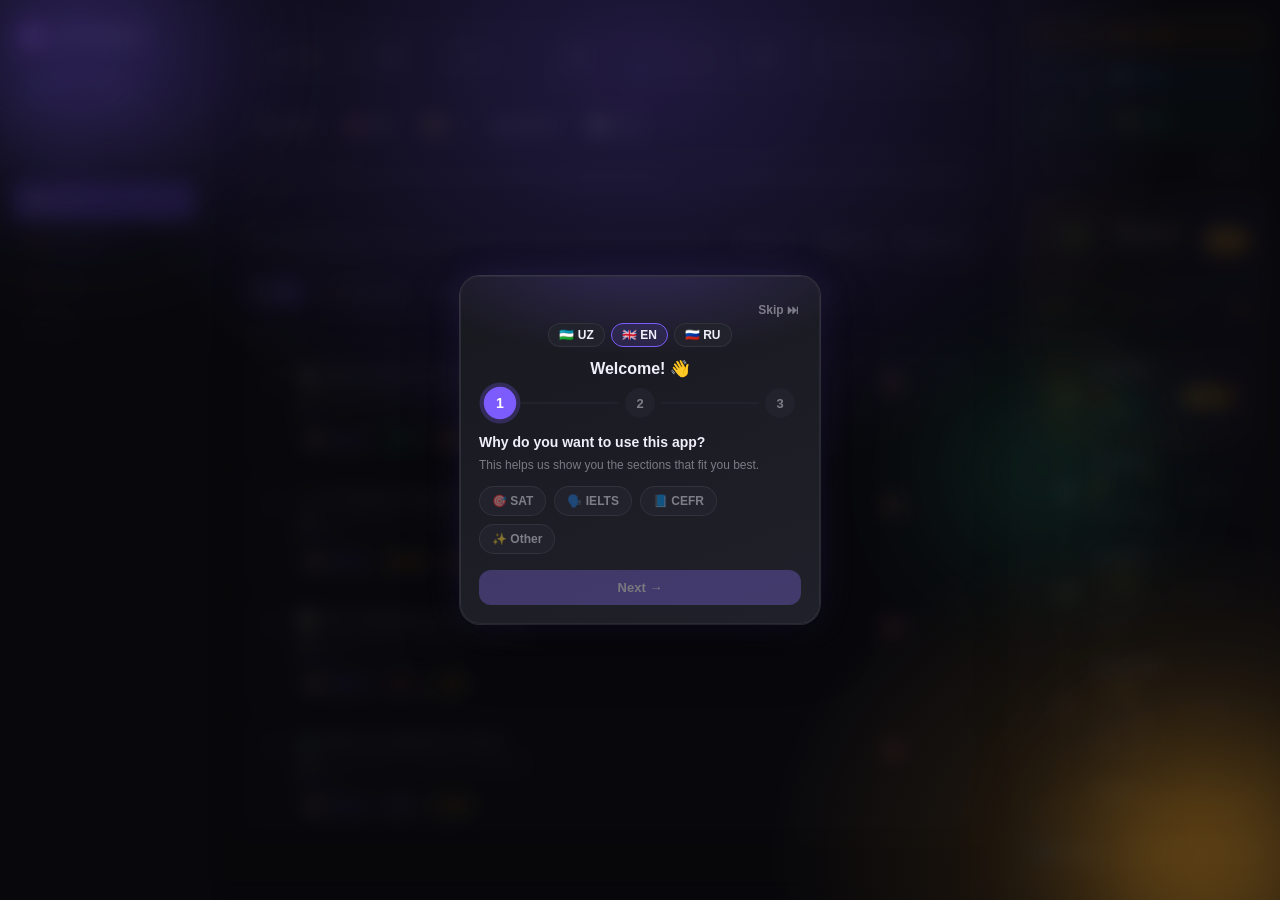
==== index.html @ 1e146d2d "Freeze asks for how long (1–30 days, custom, or until I unfreeze) with auto-unfreeze; tasks on speci" ====
<!DOCTYPE html>
<html lang="en">
<head>
  <!-- ⏳ Kirish sessiyasi bor bo'lsa: akkaunt yuklanguncha mehmon ekrani ("user1") ko'rinmasin (account.js yuklanish oynasini ko'rsatadi) -->
  <!-- Faqat yangi kirish / akkaunt almashganda (qurilmadagi holat hali shu akkauntniki emas); odatiy qayta ochilishda sahifa darhol ko'rinadi -->
  <script>try{(function(){var tok=false;for(var i=0;i<localStorage.length;i++){if(/^sb-.+-auth-token$/.test(localStorage.key(i)||'')){tok=true;break;}}
    var clean=false;try{clean=!!sessionStorage.getItem('cloudCleanLogin');}catch(e){}
    if(!tok&&!clean)return;
    var raw=localStorage.getItem('todolist_app_state')||'',u=/"cloudUserId":"([^"]+)"/.exec(raw),o=/"_stateOwner":"([^"]+)"/.exec(raw);
    if(!clean&&u&&o&&u[1]===o[1])return;
    document.documentElement.classList.add('lud-pending');setTimeout(function(){document.documentElement.classList.remove('lud-pending')},25000);})();}catch(e){}</script>
  <style>html.lud-pending body{visibility:hidden}html.lud-pending .acc-loading{visibility:visible}</style>
<meta charset="UTF-8">
<script src="tz.js"></script>
<script>
/* ⏳ Akkauntga ulangan qurilmada: bulutdan yangi ma'lumot kelguncha eski (qurilmadagi) nusxani ko'rsatmaymiz —
   aks holda 1 soniya eski tanga/XP/vazifalar ko'rinib, keyin almashardi. Oflayn bo'lsa yoki 3.5 s o'tsa — baribir ochiladi. */
/* Parda 2 ta shart bilan ochiladi: (1) ilova o'z ko'rinishini qurib bo'ldi (ludUiReady — aks holda bir zum
   xom/eski HTML ko'rinardi); (2) faqat akkauntga shu qurilmada birinchi kirishda — bulutdan ma'lumot keldi (ludBootDone). */
(function () {
  var root = document.documentElement, ui = false, cloud = true, done = false;
  var open = function () { if (done || !ui || !cloud) return; done = true; root.classList.remove('lud-boot'); };
  try {
    var st = localStorage.getItem('todolist_app_state') || '';
    var hasSess = false;
    for (var i = 0; i < localStorage.length; i++) { var k = localStorage.key(i); if (k && k.indexOf('sb-') === 0 && k.indexOf('auth-token') !== -1) { hasSess = true; break; } }
    var mO = st.match(/"_stateOwner":"([^"]+)"/), mU = st.match(/"cloudUserId":"([^"]+)"/);
    // Shu akkauntning ma'lumoti qurilmada bor — bulutni kutmaymiz (solishtirish fonda bo'ladi)
    if (st.indexOf('"cloudLinked":true') !== -1 && hasSess && navigator.onLine !== false && !(mO && mU && mO[1] === mU[1])) cloud = false;
  } catch (e) {}
  root.classList.add('lud-boot');
  window.ludUiReady = function () { ui = true; open(); };
  window.ludBootDone = function () { cloud = true; open(); };
  setTimeout(function () { ui = true; cloud = true; open(); }, cloud ? 2500 : 3500);
})();
</script>
<meta name="viewport" content="width=device-width, initial-scale=1.0">
<title>LevelUpDay</title>
<meta name="mobile-web-app-capable" content="yes">
<meta name="apple-mobile-web-app-capable" content="yes">
<meta name="apple-mobile-web-app-status-bar-style" content="black-translucent">
<meta name="apple-mobile-web-app-title" content="LevelUpDay">
<meta name="theme-color" content="#7C5CFC">
<meta http-equiv="Cache-Control" content="no-cache, no-store, must-revalidate">
<meta http-equiv="Pragma" content="no-cache">
<meta http-equiv="Expires" content="0">
<link rel="manifest" id="app-manifest-link" href="manifest.json">
<link rel="icon" type="image/svg+xml" href="icons/logo.svg">
<link rel="icon" type="image/png" sizes="32x32" href="icons/favicon-32.png">
<link rel="apple-touch-icon" sizes="180x180" href="icons/apple-touch-icon.png">
<meta name="description" content="LevelUpDay — vazifalar, odatlar va maqsadlarni o'yin kabi bajaring: tanga, daraja, streak va do'stlar bilan.">





<script src="vendor/Sortable-1.15.0.min.js"></script>
  <link rel="stylesheet" href="styles.css">
  <link rel="stylesheet" href="extras.css">
  <link rel="stylesheet" href="designs.css">
  <link rel="stylesheet" href="effects.css">
  <script src="designs.js"></script>
  <link rel="stylesheet" href="ui-kit.css">
  <link rel="stylesheet" href="widgets.css">
  <link rel="stylesheet" href="blocks.css">
  <link rel="stylesheet" href="exam-prep.css">
  <link rel="stylesheet" href="blocker.css">
  <link rel="stylesheet" href="account.css">
  <link rel="stylesheet" href="ops.css">
  <link rel="stylesheet" href="mobile.css">
  <link rel="stylesheet" href="pomo-scene.css">
  <link rel="stylesheet" href="skins.css">
</head>
<body>


<div class="wrapper">
  <div class="header">
    <div class="header-left">
      <div style="display:flex;align-items:center;gap:10px;margin-bottom:4px">
        <button id="level-badge" onclick="toggleLevelPanel()" style="display:inline-flex;align-items:center;gap:6px;background:var(--surface);border:1px solid var(--border);border-radius:var(--radius-sm);padding:5px 10px;cursor:pointer;transition:all 0.2s;flex-shrink:0" onmouseover="this.style.borderColor='var(--gold)'" onmouseout="this.style.borderColor='var(--border)'">
          <span id="level-icon" style="font-size:var(--fs-base)">🌱</span>
          <span id="level-num" style="font-size:var(--fs-xs);font-weight:700;color:var(--accent);font-family:Syne,sans-serif">Lv1</span>
        </button>
        <span id="user-title" onclick="showTab('profile')" style="cursor:pointer" title="Profilga kirish" data-i18n-title="profile_title">Profile</span><button id="profile-nav-btn" onclick="showTab('profile')" title="Profilga kirish" data-i18n-title="profile_title" style="width:28px;height:28px;border-radius:50%;border:1px solid var(--border);background:var(--surface);cursor:pointer;display:inline-flex;align-items:center;justify-content:center;font-size:var(--fs-base);transition:all 0.2s;flex-shrink:0;margin-left:4px" onmouseover="this.style.borderColor='var(--accent)'" onmouseout="this.style.borderColor='var(--border)'">👤</button><input id="title-input" onblur="saveTitle()" onkeydown="if(event.key==='Enter')this.blur()" style="display:none;font-family:Syne,sans-serif;font-size:var(--fs-2xl);font-weight:700;background:transparent;border:none;border-bottom:2px solid var(--accent);color:#fff;outline:none;width:150px" />
      </div>
      <p id="date-label"></p>
      <div id="sync-pill" class="sync-pill"></div>
    </div>
    <div id="header-right-wrap" style="display:flex;align-items:center;gap:8px;flex-shrink:0">
      <div id="header-actions-right" style="display:flex;align-items:center;gap:8px;flex-shrink:0">
        <button id="header-spin-btn" onclick="showTab('spin')" title="Spin o'ynash" data-i18n-title="spin_title"
          style="height:36px;padding:0 12px;border-radius:var(--radius-lg);border:1px solid var(--border);background:var(--theme-toggle-bg);cursor:pointer;display:flex;align-items:center;gap:5px;font-size:var(--fs-sm);font-weight:600;color:var(--text);transition:all 0.2s;flex-shrink:0;font-family:'DM Sans',sans-serif">
          🎰 <span id="header-spin-label" data-i18n="spin_label">Spin</span>
        </button>
        <button id="header-friends-btn" onclick="openFriendsModal()" title="Do'stlar" data-i18n-title="friends_title"
          style="height:36px;padding:0 12px;border-radius:var(--radius-lg);border:1px solid var(--border);background:var(--theme-toggle-bg);cursor:pointer;display:flex;align-items:center;gap:5px;font-size:var(--fs-sm);font-weight:600;color:var(--text);transition:all 0.2s;flex-shrink:0;font-family:'DM Sans',sans-serif">
          👥 <span data-i18n="friends_label">Do'stlar</span>
          <span id="friends-req-badge" class="friend-badge-count" style="display:none">0</span>
        </button>
        <button type="button" class="gems-pill" id="header-gems-pill" onclick="openGemsModal()" title="💎">
          <span class="gems-pill-icon">💎</span><span id="gems-display">0</span><span class="coins-text gems-text" id="gems-suffix"> gems</span>
        </button>
        <div class="coins-pill" id="header-coins-pill" onclick="showTab('tarix')" style="cursor:pointer">
          <svg viewBox="0 0 24 24" fill="none" stroke="currentColor" stroke-width="2"><circle cx="12" cy="12" r="10"/><path d="M12 6v12M9 9h4.5a1.5 1.5 0 010 3H9m0 3h4.5"/></svg>
          <span id="coins-display">0</span><span class="coins-text" id="coins-suffix" data-i18n="coins_suffix"> tanga</span>
        </div>
      </div>
    </div>
  </div>

  <!-- Level panel (hidden, toggled) -->
  <div id="level-panel" class="lvp" style="display:none">
    <div class="lvp-hero">
      <div class="lvp-ring">
        <svg viewBox="0 0 72 72" aria-hidden="true"><defs><linearGradient id="lvp-grad" x1="0" y1="0" x2="1" y2="1"><stop offset="0" stop-color="#FFD580"/><stop offset="1" stop-color="#F5A623"/></linearGradient></defs>
          <circle class="lvp-ring-bg" cx="36" cy="36" r="31"/><circle id="lp-ring" class="lvp-ring-fg" cx="36" cy="36" r="31"/></svg>
        <span id="lp-icon">🌱</span>
      </div>
      <div class="lvp-hd">
        <div class="lvp-name" id="lp-name">Yangi boshlagan</div>
        <div class="lvp-num" id="lp-num">Level 1 · 0 XP</div>
      </div>
      <div class="lvp-lv" id="lp-lv">Lv 1</div>
    </div>
    <div class="lvp-bar"><div id="level-fill" class="lvp-fill" style="width:0%"></div></div>
    <div class="lvp-sub"><span id="level-sub"></span><b id="lp-pct"></b></div>
    <div class="lvp-t" data-i18n="level_panel_levels">Barcha darajalar</div>
    <div id="all-levels-list" class="lvp-path"></div>
  </div>

  <div class="stats">
    <div class="stat" onclick="toggleDonePanel()" style="cursor:pointer;user-select:none" title="Bajarilgan vazifalarni ko'rish" data-i18n-title="stat_done_title"><div class="stat-label" data-i18n="stat_done">Bajarildi ✅</div><div class="stat-val" id="done-count">0</div></div>
    <div class="stat" onclick="toggleLabelBreakdown()" style="cursor:pointer;user-select:none" title="Ranglar bo'yicha taqsimotni ko'rish" data-i18n-title="stat_total_title"><div class="stat-label" data-i18n="stat_total">Jami</div><div class="stat-val" id="total-count">0</div></div>
    <div class="stat" id="streak-stat" onclick="toggleMilestones()" style="cursor:pointer;user-select:none" title="Streak mukofotlarini ko'rish" data-i18n-title="stat_streak_title"><div class="stat-label" data-i18n="stat_streak">Streak 🔥</div><div class="stat-val" id="streak-display">0</div></div>
  </div>

  <!-- Done tasks panel (hidden, toggled) -->
  <div id="done-panel" style="margin-bottom:16px;display:none;background:var(--surface);border:1px solid var(--border);border-radius:var(--radius-md);padding:14px 16px">
    <div style="font-size:var(--fs-2xs);color:var(--text-dim);letter-spacing:0.06em;text-transform:uppercase;margin-bottom:10px" data-i18n="done_panel_title">✅ Bajarilgan vazifalar</div>
    <div class="task-list" id="done-panel-list"></div>
  </div>

  <!-- Streak milestones (hidden by default, shown on click) -->
  <div id="streak-milestones" style="margin-bottom:16px;display:none;background:var(--surface);border:1px solid var(--border);border-radius:var(--radius-md);padding:14px 16px">
    <div style="font-size:var(--fs-2xs);color:var(--text-dim);letter-spacing:0.06em;text-transform:uppercase;margin-bottom:10px" data-i18n="streak_milestones_title">🏆 Streak mukofotlari</div>
    <div style="display:flex;gap:6px;flex-wrap:wrap" id="milestone-list"></div>
  </div>

  <!-- 🎨 Ranglar bo'yicha taqsimot (TOTAL kartasi bosilganda ko'rsatiladi) -->
  <div id="label-breakdown-panel" style="margin-bottom:16px;display:none;background:var(--surface);border:1px solid var(--border);border-radius:var(--radius-md);padding:14px 16px">
    <div style="display:flex;gap:10px;margin-bottom:14px">
      <div style="flex:1;background:var(--surface2);border:1px solid var(--border);border-radius:var(--radius-md);padding:10px 12px;text-align:center">
        <div style="font-size:var(--fs-2xs);color:var(--text-dim);letter-spacing:0.05em;text-transform:uppercase;margin-bottom:4px" data-i18n="lb_coins_possible_label">Bugungi imkoniyat</div>
        <div id="lb-coins-possible" style="font-family:Syne,sans-serif;font-size:var(--fs-lg);font-weight:800;color:var(--gold)">0 🪙</div>
        <div class="lb-src-list" id="lb-coins-possible-src"></div>
      </div>
      <div style="flex:1;background:var(--surface2);border:1px solid var(--border);border-radius:var(--radius-md);padding:10px 12px;text-align:center">
        <div style="font-size:var(--fs-2xs);color:var(--text-dim);letter-spacing:0.05em;text-transform:uppercase;margin-bottom:4px" data-i18n="lb_coins_earned_label">Bugun to'plangan</div>
        <div id="lb-coins-earned" style="font-family:Syne,sans-serif;font-size:var(--fs-lg);font-weight:800;color:var(--green)">0 🪙</div>
        <div class="lb-src-list" id="lb-coins-earned-src"></div>
      </div>
    </div>
    <div class="xs-modes" id="xs-modes"></div>
    <div id="xs-color-wrap">
    <div style="font-size:var(--fs-2xs);color:var(--text-dim);letter-spacing:0.06em;text-transform:uppercase;margin-bottom:10px" data-i18n="label_breakdown_title">🎨 Bugungi vazifalar — ranglar bo'yicha</div>
    <div style="display:flex;flex-direction:column;gap:9px" id="label-breakdown-list"></div>
    </div>
    <div id="xs-groups" style="display:none"></div>
  </div>

  <div class="progress-wrap" id="progress-wrap-block">
    <div class="progress-head"><span data-i18n="today_progress">Bugungi progress</span><strong id="pct-label">0%</strong></div>
    <div class="progress-track"><div class="progress-fill" id="progress-fill"></div></div>
  </div>


  <div class="tabs" id="tabs-bar">
    <button class="tab active" id="tab-tasks"   data-tab="tasks"   onclick="showTab('tasks')" data-i18n="tab_tasks">📋 Vazifalar</button>
    <button class="tab"        id="tab-rewards" data-tab="rewards" onclick="showTab('rewards')" data-i18n="tab_rewards">🎁 Mukofotlar</button>
    <button class="tab"        id="tab-goals"   data-tab="goals"   onclick="showTab('goals')" data-i18n="tab_goals">🎯 Maqsadlar</button>
    <button class="tab"        id="tab-chest"   data-tab="chest"   onclick="showTab('chest')" data-i18n="tab_chest">🎲 Chest</button>
    <button class="tab"        id="tab-reyting" data-tab="reyting" onclick="showTab('reyting')" data-i18n="tab_reyting">🏆 Reyting</button>
    <button class="tab"        id="tab-ielts"   data-tab="ielts"   onclick="showTab('ielts')" data-i18n="tab_ielts">📊 IELTS</button>
    <button class="tab"        id="tab-sat"     data-tab="sat"     onclick="showTab('sat')" data-i18n="tab_sat">📐 SAT</button>
    <button class="tab"        id="tab-cefr"    data-tab="cefr"    onclick="showTab('cefr')" style="display:none">📘 CEFR</button>
    <button class="tab"        id="tab-pomo"    data-tab="pomo"    onclick="pomoOpenModal()" data-i18n-title="pomo_nav_tab_title">⏱️ <span id="pomo-header-label">Pomodoro</span></button>
    <button class="tab"        id="tab-blocker" data-tab="blocker" onclick="showTab('blocker')">🔒 Focusgate</button>
    <button class="tab"        id="tab-hub"     data-tab="hub"     onclick="showTab('hub')">🚀 Hub</button>
    <button class="tab" id="tab-profile" data-tab="profile" onclick="showTab('profile')" data-i18n="guide_step_profile_title">👤 Profil</button>
  </div>

  <div id="view-tasks">
    <!-- Bugungi ixcham qator: boss · kvestlar · uyqu · matritsa (bosilsa to'liq ochiladi) -->
    <div id="x-today" class="x-today"></div>
    <!-- To'liq kartalar shu yerda yashirin turadi va chip bosilganda oynada ochiladi -->
    <div id="x-today-pool" hidden>
      <div id="x-boss-strip" class="x-boss-strip" onclick="xOpenHub('boss')"></div>
      <div id="quests-card" class="quests-card"></div>
      <div class="x-card x-sleep-card" id="x-sleep-card"></div>
    </div>
    <button class="add-task-btn" onclick="openModal(event)" data-i18n="add_task_btn">+ Yangi vazifa qo'shish</button>
    <!-- Search bar -->
    <div class="search-wrap">
      <span class="search-icon">🔍</span>
      <input class="search-bar" id="task-search" placeholder="Vazifalarni qidirish..." data-i18n-ph="search_tasks_ph" oninput="renderTaskList()" />
      <button class="all-toggle" id="all-toggle-btn" onclick="toggleAllTasks()" title="Barcha vazifalarni ko'rsatish" data-i18n-title="all_toggle_title">
        <span class="all-check" id="all-check-icon"></span>
        ALL
      </button>
      <button class="all-toggle" id="time-view-btn" onclick="toggleTimeView()" data-i18n="time_view_btn">🕒 Vaqt</button>
      <button class="all-toggle" id="bulk-toggle-btn" onclick="toggleBulkMode()" data-i18n="bulk_select_btn">☑️ Tanlash</button>
    </div>
    <!-- 🗂 Bo'lim filtri (Hammasi / Ish / O'qish ...) -->
    <div id="task-cat-bar" class="tc-bar" style="display:none"></div>
    <!-- Ommaviy amallar paneli (faqat "Tanlash" rejimida ko'rinadi) -->
    <div id="bulk-action-bar" class="bulk-bar" role="toolbar" aria-label="Bulk actions" style="display:none">
      <div class="bulk-bar-top">
        <span id="bulk-selected-label" class="bulk-count" aria-live="polite">0</span>
        <button type="button" id="bulk-all-btn" class="bulk-link" onclick="bulkSelectAllToggle()">Select all</button>
        <button type="button" id="bulk-cancel-btn" class="bulk-link bulk-cancel" onclick="toggleBulkMode()" data-i18n="bulk_cancel_btn">Bekor qilish</button>
      </div>
      <div class="bulk-bar-actions">
        <button type="button" class="bulk-act ok" id="bulk-done-btn" onclick="bulkMarkDone()">✅</button>
        <button type="button" class="bulk-act" id="bulk-postpone-btn" onclick="bulkPostpone()">⏩</button>
        <button type="button" class="bulk-act bulk-act-wide" id="bulk-cat-btn" aria-haspopup="menu" onclick="bulkOpenPicker('cat', this)">🗂</button>
        <button type="button" class="bulk-act bulk-act-wide" id="bulk-diff-btn" aria-haspopup="menu" onclick="bulkOpenPicker('diff', this)">⭐</button>
        <button type="button" class="bulk-act del" id="bulk-delete-btn" onclick="bulkDeleteTasks()">🗑</button>
        <button type="button" class="bulk-act more" id="bulk-more-btn" aria-haspopup="menu" onclick="bulkOpenMore(this)">⋯</button>
      </div>
    </div>
    <!-- Chest banner: faqat hamma vazifa tugaganda chiqadi -->
    <div id="tasks-chest-banner" style="display:none;background:linear-gradient(135deg,rgba(245,166,35,0.15),rgba(245,166,35,0.05));border:1px solid rgba(245,166,35,0.4);border-radius:var(--radius-lg);padding:16px 18px;margin-bottom:8px;display:none;align-items:center;justify-content:space-between;gap:12px">
      <div style="display:flex;align-items:center;gap:12px">
        <span id="chest-banner-icon" style="font-size:var(--fs-4xl);transition:transform 0.2s">&#127873;</span>
        <div>
          <div style="font-family:Syne,sans-serif;font-size:var(--fs-base);font-weight:700;color:var(--gold)" data-i18n="chest_open_title">Chest Ochiq!</div>
          <div style="font-size:var(--fs-xs);color:var(--text-muted);margin-top:2px" data-i18n="chest_open_sub">Barcha vazifalarni bajardingiz &#127881;</div>
        </div>
      </div>
      <button onclick="openChestInline()" style="padding:9px 16px;border-radius:var(--radius-sm);border:none;background:var(--gold);color:#111;font-size:var(--fs-sm);font-weight:700;cursor:pointer;font-family:Syne,sans-serif;white-space:nowrap;flex-shrink:0" data-i18n="chest_open_btn">&#127922; Ochish</button>
    </div>
    <!-- Chest inline natija -->
    <div id="chest-inline-result" style="display:none;border-radius:var(--radius-md);padding:14px 16px;margin-bottom:8px;animation:slideIn 0.25s ease"></div>
    <div id="daily-section"><div class="section-title" data-i18n="section_today">Bugungi vazifalar</div><div class="task-list" id="daily-list"></div></div>
    <div id="once-section"><div class="section-title" data-i18n="section_once">Bir martalik</div><div class="task-list" id="once-list"></div></div>
    <div id="future-section" style="display:none"><div class="section-title" style="color:rgba(124,92,252,0.85)" data-i18n="section_future">🔮 Kelajakdagi vazifalar</div><div class="task-list" id="future-list"></div></div>
    <div class="empty" id="empty-msg" style="display:none"><div class="empty-icon">📝</div><span data-i18n-html="task_empty_msg">Hali vazifa yo'q.<br>Yuqoridagi tugma bilan boshlang!</span></div>
    <div id="tb-timeline" class="tb-timeline" style="display:none"></div>
  </div>

  <div id="view-spin" style="display:none">
    <div style="text-align:center;padding:16px 0 8px">
      <!-- Case-opening uslubidagi gorizontal g'ildirak (Standoff2/CS style) -->
      <div id="spin-viewport" style="position:relative;width:100%;max-width:360px;height:92px;margin:0 auto 16px;overflow:hidden;border-radius:var(--radius-md);background:var(--surface2);border:1px solid var(--border);box-shadow:inset 0 0 24px rgba(0,0,0,0.35)">
        <div id="spin-track" style="position:absolute;top:0;left:0;height:100%;display:flex;align-items:center;gap:8px;padding:0 8px;will-change:transform"></div>
        <!-- Markaziy ko'rsatkich chizig'i -->
        <div style="position:absolute;top:0;bottom:0;left:50%;width:3px;background:var(--accent);transform:translateX(-50%);z-index:3;box-shadow:0 0 10px var(--accent-glow);pointer-events:none"></div>
        <div style="position:absolute;top:-1px;left:50%;transform:translateX(-50%);width:0;height:0;border-left:7px solid transparent;border-right:7px solid transparent;border-top:9px solid var(--accent);z-index:3;pointer-events:none"></div>
        <div style="position:absolute;bottom:-1px;left:50%;transform:translateX(-50%);width:0;height:0;border-left:7px solid transparent;border-right:7px solid transparent;border-bottom:9px solid var(--accent);z-index:3;pointer-events:none"></div>
        <!-- Chekkalarni xiralashtiruvchi soyalar -->
        <div style="position:absolute;top:0;left:0;bottom:0;width:44px;background:linear-gradient(90deg,var(--surface2),rgba(0,0,0,0));z-index:2;pointer-events:none"></div>
        <div style="position:absolute;top:0;right:0;bottom:0;width:44px;background:linear-gradient(270deg,var(--surface2),rgba(0,0,0,0));z-index:2;pointer-events:none"></div>
      </div>
      <div style="margin-bottom:10px">
        <span id="spin-free-badge" style="font-size:var(--fs-xs);padding:4px 12px;border-radius:var(--radius-full);background:rgba(52,211,153,0.15);color:#34D399;border:1px solid rgba(52,211,153,0.3)">Bugun 1 ta tekin spin bor!</span>
      </div>
      <div id="spin-cost-info" style="font-size:var(--fs-sm);color:var(--text-muted);margin-bottom:12px"></div>
      <button id="spin-btn" onclick="doSpin()" style="padding:12px 40px;border-radius:var(--radius-md);border:none;background:var(--accent);color:#fff;font-size:var(--fs-base);font-weight:600;cursor:pointer;box-shadow:0 4px 16px var(--accent-glow)">Spin! 🎰</button>
      <div style="margin-top:12px">
        <button type="button" id="spin-odds-btn" onclick="showSpinOddsModal()" style="padding:8px 16px;border-radius:var(--radius-md);border:1px solid var(--border-hover);background:var(--surface2);color:var(--text-muted);font-size:var(--fs-xs);font-weight:600;cursor:pointer;font-family:'DM Sans',sans-serif" data-i18n="spin_odds_btn">🎁 Mumkin bo'lgan sovg'alar</button>
      </div>
    </div>
  </div>


  <!-- CHEST VIEW -->
  <div id="view-chest" class="chest-view" style="display:none">

    <!-- Chest holati: yopiq / ochiq / faol vazifa / bugun tugadi -->
    <div class="chest-hero" id="chest-hero" data-state="locked">
      <div class="chest-hero-top">
        <div class="chest-hero-icon" id="chest-hero-icon">&#127873;</div>
        <div class="chest-hero-text">
          <div class="chest-hero-title" id="chest-hero-title"></div>
          <div class="chest-hero-sub" id="chest-hero-sub"></div>
        </div>
      </div>
      <div class="chest-progress"><div class="chest-progress-fill" id="chest-progress-fill"></div></div>
      <div class="chest-hero-foot">
        <span class="chest-progress-label" id="chest-progress-label"></span>
        <button type="button" class="chest-hero-btn" id="chest-hero-btn" style="display:none"></button>
      </div>
    </div>

    <!-- Chest statistikasi -->
    <div class="stats chest-stats">
      <div class="stat"><div class="stat-label" data-i18n="chest_stat_today">Bugun</div><div class="stat-val" id="chest-stat-today">0</div></div>
      <div class="stat"><div class="stat-label" data-i18n="chest_stat_total">Jami ochilgan</div><div class="stat-val" id="chest-stat-total">0</div></div>
      <div class="stat"><div class="stat-label" data-i18n="chest_stat_coins">Jami tanga 🪙</div><div class="stat-val" id="chest-stat-coins">0</div></div>
    </div>

    <!-- Chest vazifalar ro'yxati -->
    <div class="chest-section">
      <div class="chest-section-head">
        <div class="chest-section-title" data-i18n="chest_tasks_title">&#127922; Chest Vazifalar</div>
        <button type="button" class="chest-add-btn" onclick="openAddChestTask()" data-i18n="chest_add_btn">+ Qo&#39;shish</button>
      </div>
      <div id="chest-tasks-list" class="chest-list"></div>
      <div id="chest-tasks-empty" class="chest-empty">
        <div class="chest-empty-icon">&#127922;</div>
        <div class="chest-empty-title" data-i18n="chest_tasks_empty_title">Hali chest vazifalar yo&#39;q.</div>
        <div class="chest-empty-sub" data-i18n="chest_tasks_empty_sub">+ tugmasi bilan qo&#39;shing</div>
        <button type="button" class="chest-add-btn chest-add-btn-lg" onclick="openAddChestTask()" data-i18n="chest_add_btn">+ Qo&#39;shish</button>
      </div>
    </div>

  </div>

  <div id="view-goals" style="display:none;padding:4px 0">

    <!-- Notification ruxsat so'rash banneri -->
    <div id="notif-request-bar" style="display:none;align-items:center;justify-content:space-between;gap:10px;background:rgba(124,92,252,0.1);border:1px solid rgba(124,92,252,0.3);border-radius:var(--radius-md);padding:10px 14px;margin-bottom:12px">
      <div style="font-size:var(--fs-sm);color:var(--text-muted)" data-i18n="notif_bar_text">🔔 Eslatmalarni yoqish uchun ruxsat bering</div>
      <button onclick="requestNotifPermission()" style="padding:6px 14px;border-radius:var(--radius-sm);border:none;background:var(--accent);color:#fff;font-size:var(--fs-xs);font-weight:600;cursor:pointer;white-space:nowrap;flex-shrink:0" data-i18n="notif_bar_btn">Yoqish</button>
    </div>

    <div style="display:flex;align-items:center;justify-content:space-between;margin-bottom:16px">
      <div style="font-family:Syne,sans-serif;font-size:var(--fs-lg);font-weight:700;color:var(--text)" data-i18n="goals_title">🎯 Maqsadlarim</div>
      <button onclick="openGoalModal()" style="padding:8px 16px;border-radius:var(--radius-sm);border:none;background:var(--accent);color:#fff;font-size:var(--fs-sm);font-weight:600;cursor:pointer" data-i18n="goals_add_btn">+ Yangi</button>
    </div>

    <!-- Maqsadlar statistikasi — boshqa bo'limlardagi (Vazifalar tabi) qatorga o'xshab -->
    <div class="stats">
      <div class="stat"><div class="stat-label" data-i18n="goals_stat_active">Faol</div><div class="stat-val" id="goals-stat-active">0</div></div>
      <div class="stat"><div class="stat-label" data-i18n="goals_stat_done">Bajarilgan</div><div class="stat-val" id="goals-stat-done">0</div></div>
      <div class="stat"><div class="stat-label" data-i18n="goals_stat_today">Bugun belgilandi</div><div class="stat-val" id="goals-stat-today">0</div></div>
    </div>

    <div id="goals-filter-bar" style="display:flex;gap:6px;flex-wrap:wrap;margin-bottom:10px"></div>
    <div id="goals-list" style="display:flex;flex-direction:column;gap:10px"></div>
    <div id="goals-empty" style="text-align:center;padding:48px 20px;color:var(--text-dim);font-size:var(--fs-base);line-height:1.7;display:none">
      <div style="font-size:var(--fs-5xl);margin-bottom:12px;opacity:0.6">🎯</div>
      <span data-i18n-html="goals_empty">Hali maqsad yo'q.<br>Yangi maqsad qo'shing!</span>
    </div>

  </div>

  <!-- view-stats removed — merged into view-profile -->
  <div id="view-stats" style="display:none"></div>
  <div id="view-hub" class="x-hub" style="display:none"></div>
  <div id="view-blocker" style="display:none"></div>

  <div id="view-profile" style="display:none;padding:8px 0">

    <!-- 1. Profil tepa qatori: CHAPDA Minecraft Steve + HP, O'NGDA dumaloq Avatar + Ism + Tahrirlash -->
    <!-- Simmetrik "Perfect Split" layout: chiziq qoq markazda, har bir blok o'z 50% hududining markazida -->
    <div id="profile-header-row" style="position:relative;display:flex;flex-direction:column;align-items:center;width:100%;padding:22px 12px 18px;box-sizing:border-box;background:var(--surface);border:1px solid var(--border);border-radius:var(--radius-lg);margin-bottom:14px">
      <div id="profile-header-info" style="text-align:center;flex-shrink:0">
        <div id="profile-avatar" style="width:88px;height:88px;aspect-ratio:1/1;border-radius:50%;background:var(--accent);margin:0 auto 12px;display:flex;align-items:center;justify-content:center;font-size:var(--fs-5xl);cursor:pointer;border:3px solid rgba(124,92,252,0.4);transition:border-color 0.2s;box-shadow:0 0 24px rgba(124,92,252,0.2);overflow:hidden" onclick="viewProfilePhoto()" title="Rasmni ko'rish" data-i18n-title="profile_view_photo_title"></div>
        <div id="profile-header-text">
          <div id="profile-name-big" style="font-family:Syne,sans-serif;font-size:var(--fs-xl);font-weight:700;color:var(--text);margin-bottom:2px">Profile</div>
          <div id="profile-country-big" style="font-size:var(--fs-sm);color:var(--text-muted);margin-top:2px"></div>
          <div id="profile-subjects-badges" style="display:flex;flex-wrap:wrap;gap:6px;justify-content:center;margin-top:8px"></div>
          <div id="profile-edit-row" style="display:flex;gap:8px;justify-content:center;margin-top:10px">
            <button onclick="showProfileEdit()" style="padding:7px 16px;border-radius:var(--radius-full);border:1px solid var(--border);background:var(--surface2);color:var(--text-muted);font-size:var(--fs-sm);cursor:pointer" data-i18n="profile_edit_btn">&#9998; Tahrirlash</button>
          </div>
        </div>
      </div>
      <!-- Notebook rejimida avatar+ism yonida bo'sh qolgan joy — hozirgi
           tayyorlanayotgan fan (IELTS/SAT) o'rtacha natijasi va progress
           trendiga asoslangan "maqsadga taxminan qancha vaqtda yetasiz"
           bashorati shu yerda ko'rsatiladi. Mobil (compact) rejimda
           avatar ostida to'liq enli karta sifatida chiqadi. -->
      <div id="profile-header-goal-widget" style="display:none"></div>
    </div>
    <div id="pf-quick" class="pf-quick"></div>


    <!-- ================= PROFIL ICHKI TABLARI =================
         Profil sahifasi juda uzun bo'lgani uchun (statistika, badge,
         sozlamalar va h.k.) mantiqiy 4 ta bo'limga ajratildi — bir
         vaqtning o'zida faqat bittasi ko'rinadi, shu bilan sahifa
         qisqaradi va tushunish osonlashadi. Ichidagi barcha element
         id'lari o'zgarishsiz qoldi — faqat tashqi konteynerlarga
         bo'lindi, shu sababli renderProfile/renderStats/renderCalendar
         va h.k. funksiyalar hech qanday o'zgarishsiz ishlayveradi. -->
    <div id="profile-subtabs" style="display:flex;align-items:center;gap:6px;margin:0 0 14px;overflow-x:auto;padding-bottom:2px;-webkit-overflow-scrolling:touch;mask-image:linear-gradient(to right, transparent 0, #000 14px, #000 calc(100% - 14px), transparent 100%);-webkit-mask-image:linear-gradient(to right, transparent 0, #000 14px, #000 calc(100% - 14px), transparent 100%)">
      <button type="button" class="tab profile-subtab-btn active" data-subtab="overview" onclick="showProfileSubtab('overview')" data-i18n="profile_subtab_overview" style="flex-shrink:0">👤 Umumiy</button>
      <button type="button" class="tab profile-subtab-btn" data-subtab="stats" onclick="showProfileSubtab('stats')" data-i18n="profile_subtab_stats" style="flex-shrink:0">📊 Statistika</button>
      <button type="button" class="tab profile-subtab-btn" data-subtab="badges" onclick="showProfileSubtab('badges')" data-i18n="profile_subtab_badges" style="flex-shrink:0">🏅 Yutuqlar</button>
      <button type="button" class="tab profile-subtab-btn" data-subtab="settings" onclick="showProfileSubtab('settings')" data-i18n="profile_subtab_settings" style="flex-shrink:0">⚙️ Sozlamalar</button>
    </div>

    <!-- ============ TAB 1: UMUMIY ============ -->
    <div id="profile-subtab-overview" class="profile-subtab-panel">

    <!-- 🏅 Yutuqlar devori (extras.js → xAchWallRender) -->
    <div id="x-achwall" class="x-aw-card"></div>

    <!-- MOOD TRACKER TUGMASI -->
    <button id="mood-tracker-btn" onclick="openMoodCalendar()" style="width:100%;margin-bottom:14px;padding:13px 18px;background:var(--surface);border:1px solid var(--border);border-radius:var(--radius-md);color:var(--text);font-size:var(--fs-base);font-family:'DM Sans',sans-serif;cursor:pointer;display:flex;align-items:center;justify-content:space-between;transition:all 0.2s" onmouseover="this.style.borderColor='var(--accent)'" onmouseout="this.style.borderColor='var(--border)'">
      <span style="display:flex;align-items:center;gap:8px"><span id="mood-btn-emoji" style="font-size:var(--fs-xl)">😊</span><span style="font-weight:500" data-i18n="mood_tracker_label">Kayfiyat kundaligi</span></span>
      <span style="font-size:var(--fs-xs);color:var(--text-muted)" id="mood-btn-sub" data-i18n="mood_today_sub">Bugun qanday?</span>
    </button>
    <!-- Calendar (ko'p foydalaniladigan bo'lim, shuning uchun tepada) -->
    <div id="calendar-section" style="background:var(--surface);border:1px solid var(--border);border-radius:var(--radius-lg);padding:16px 18px;margin-bottom:12px">
      <div style="font-size:var(--fs-xs);color:var(--text-muted);letter-spacing:0.05em;text-transform:uppercase;margin-bottom:14px" data-i18n="calendar_title">📅 Kalendar</div>
      <!-- Month nav -->
      <div style="display:flex;align-items:center;justify-content:space-between;margin-bottom:12px;gap:6px">
        <button onclick="calPrevMonth()" style="width:32px;height:32px;border-radius:50%;border:1px solid var(--border);background:var(--surface2);color:var(--text);font-size:var(--fs-md);cursor:pointer;display:flex;align-items:center;justify-content:center;flex-shrink:0">‹</button>
        <div style="display:flex;flex-direction:column;align-items:center;gap:1px;flex:1;min-width:0">
          <div id="cal-month-label" onclick="openCalMonthYearModal()" role="button" tabindex="0" onkeydown="if(event.key==='Enter'||event.key===' '){event.preventDefault();openCalMonthYearModal();}" style="font-family:Syne,sans-serif;font-size:var(--fs-base);font-weight:700;color:var(--text);cursor:pointer;padding:2px 8px;border-radius:var(--radius-sm)"></div>
          <button type="button" id="cal-today-btn" onclick="calGoToday()" data-i18n="cal_today_btn" style="font-size:var(--fs-3xs);color:var(--accent);background:none;border:none;cursor:pointer;padding:0;line-height:1.4">Bugun</button>
        </div>
        <button onclick="calNextMonth()" style="width:32px;height:32px;border-radius:50%;border:1px solid var(--border);background:var(--surface2);color:var(--text);font-size:var(--fs-md);cursor:pointer;display:flex;align-items:center;justify-content:center;flex-shrink:0">›</button>
      </div>
      <!-- Oy uchun umumiy statistika xulosasi -->
      <div id="cal-month-summary" style="display:none;font-size:var(--fs-2xs);color:var(--text-muted);background:var(--surface2);border-radius:var(--radius-sm);padding:8px 10px;margin-bottom:12px;text-align:center;font-weight:600"></div>
      <!-- Day headers — endi tilga qarab dinamik to'ldiriladi, qarang: renderCalDayHeaders() -->
      <div id="cal-day-headers" style="display:grid;grid-template-columns:repeat(7,1fr);gap:3px;margin-bottom:3px"></div>
      <!-- Calendar grid -->
      <div id="cal-grid" style="display:grid;grid-template-columns:repeat(7,1fr);gap:3px;margin-bottom:14px;max-width:100%"></div>
      <!-- Legend -->
      <div style="display:flex;gap:10px;flex-wrap:wrap;margin-bottom:14px">
        <span style="font-size:var(--fs-2xs);color:var(--text-muted);display:flex;align-items:center;gap:4px"><span style="width:10px;height:10px;border-radius:var(--radius-2xs);background:#34D399;display:inline-block"></span><span data-i18n="cal_legend_all">Hammasi</span></span>
        <span style="font-size:var(--fs-2xs);color:var(--text-muted);display:flex;align-items:center;gap:4px"><span style="width:10px;height:10px;border-radius:var(--radius-2xs);background:#F5A623;display:inline-block"></span><span data-i18n="cal_legend_partial">Qisman</span></span>
        <span style="font-size:var(--fs-2xs);color:var(--text-muted);display:flex;align-items:center;gap:4px"><span style="width:10px;height:10px;border-radius:var(--radius-2xs);background:#F87171;display:inline-block"></span><span data-i18n="cal_legend_none">Bajarilmadi</span></span>
        <span style="font-size:var(--fs-2xs);color:var(--text-muted);display:flex;align-items:center;gap:4px"><span style="width:10px;height:10px;border-radius:var(--radius-2xs);background:var(--surface2);border:1px solid var(--border);display:inline-block"></span><span data-i18n="cal_legend_empty">Vazifa yo'q</span></span>
        <span style="font-size:var(--fs-2xs);color:var(--text-muted);display:flex;align-items:center;gap:4px"><span style="width:10px;height:10px;border-radius:var(--radius-2xs);background:#60A5FA;display:inline-block"></span><span data-i18n="cal_legend_frozen">❄️ Muzlatilgan</span></span>
      </div>
      <!-- Day detail -->
      <div id="cal-detail" style="display:none;border-top:1px solid var(--border);margin-top:10px">
        <div id="cal-detail-header" onclick="toggleCalDetail()" style="display:flex;align-items:center;justify-content:space-between;padding:10px 2px;cursor:pointer;user-select:none">
          <div id="cal-detail-title" style="font-size:var(--fs-2xs);font-weight:600;color:var(--text-muted);letter-spacing:0.06em;text-transform:uppercase"></div>
          <div style="display:flex;align-items:center;gap:8px">
            <span id="cal-detail-progress" style="font-size:var(--fs-xs);font-weight:700;color:var(--text-dim)"></span>
            <span id="cal-detail-arrow" style="font-size:var(--fs-sm);color:var(--text-dim);transition:transform 0.2s">›</span>
          </div>
        </div>
        <div id="cal-detail-body" style="display:none;padding-bottom:10px">
          <div id="cal-detail-list" style="display:flex;flex-direction:column;gap:6px"></div>
        </div>
      </div>
    </div>

    <!-- Maqsadlar kalendari (Goals bo'limidan ko'chirildi) -->
    <div id="goals-calendar-section" style="background:var(--surface);border:1px solid var(--border);border-radius:var(--radius-lg);padding:16px 18px;margin-bottom:12px">
      <div style="font-size:var(--fs-xs);color:var(--text-muted);letter-spacing:0.05em;text-transform:uppercase;margin-bottom:14px" data-i18n="goals_calendar_title">📅 Maqsadlar kalendari</div>
      <!-- Month nav -->
      <div style="display:flex;align-items:center;justify-content:space-between;margin-bottom:12px;gap:6px">
        <button onclick="goalsCalPrevMonth()" style="width:32px;height:32px;border-radius:50%;border:1px solid var(--border);background:var(--surface2);color:var(--text);font-size:var(--fs-md);cursor:pointer;display:flex;align-items:center;justify-content:center;flex-shrink:0">‹</button>
        <div style="display:flex;flex-direction:column;align-items:center;gap:1px;flex:1;min-width:0">
          <div id="gcal-month-label" style="font-family:Syne,sans-serif;font-size:var(--fs-base);font-weight:700;color:var(--text);padding:2px 8px"></div>
          <button type="button" id="gcal-today-btn" onclick="goalsCalGoToday()" data-i18n="cal_today_btn" style="font-size:var(--fs-3xs);color:var(--accent);background:none;border:none;cursor:pointer;padding:0;line-height:1.4">Bugun</button>
        </div>
        <button onclick="goalsCalNextMonth()" style="width:32px;height:32px;border-radius:50%;border:1px solid var(--border);background:var(--surface2);color:var(--text);font-size:var(--fs-md);cursor:pointer;display:flex;align-items:center;justify-content:center;flex-shrink:0">›</button>
      </div>
      <!-- Day headers -->
      <div id="gcal-day-headers" style="display:grid;grid-template-columns:repeat(7,1fr);gap:3px;margin-bottom:3px"></div>
      <!-- Calendar grid -->
      <div id="gcal-grid" style="display:grid;grid-template-columns:repeat(7,1fr);gap:3px;margin-bottom:14px;max-width:100%"></div>
      <!-- Legend -->
      <div style="display:flex;gap:10px;flex-wrap:wrap;margin-bottom:14px">
        <span style="font-size:var(--fs-2xs);color:var(--text-muted);display:flex;align-items:center;gap:4px"><span style="width:10px;height:10px;border-radius:var(--radius-2xs);background:#34D399;display:inline-block"></span><span data-i18n="cal_legend_all">Hammasi</span></span>
        <span style="font-size:var(--fs-2xs);color:var(--text-muted);display:flex;align-items:center;gap:4px"><span style="width:10px;height:10px;border-radius:var(--radius-2xs);background:#F5A623;display:inline-block"></span><span data-i18n="cal_legend_partial">Qisman</span></span>
        <span style="font-size:var(--fs-2xs);color:var(--text-muted);display:flex;align-items:center;gap:4px"><span style="width:10px;height:10px;border-radius:var(--radius-2xs);background:#F87171;display:inline-block"></span><span data-i18n="cal_legend_none">Bajarilmadi</span></span>
        <span style="font-size:var(--fs-2xs);color:var(--text-muted);display:flex;align-items:center;gap:4px"><span style="width:10px;height:10px;border-radius:var(--radius-2xs);background:var(--surface2);border:1px solid var(--border);display:inline-block"></span><span data-i18n="cal_legend_empty">Vazifa yo'q</span></span>
      </div>
      <!-- Day detail -->
      <div id="gcal-detail" style="display:none;border-top:1px solid var(--border);margin-top:10px">
        <div id="gcal-detail-header" onclick="toggleGoalsCalDetail()" style="display:flex;align-items:center;justify-content:space-between;padding:10px 2px;cursor:pointer;user-select:none">
          <div id="gcal-detail-title" style="font-size:var(--fs-2xs);font-weight:600;color:var(--text-muted);letter-spacing:0.06em;text-transform:uppercase"></div>
          <div style="display:flex;align-items:center;gap:8px">
            <span id="gcal-detail-progress" style="font-size:var(--fs-xs);font-weight:700;color:var(--text-dim)"></span>
            <span id="gcal-detail-arrow" style="font-size:var(--fs-sm);color:var(--text-dim);transition:transform 0.2s">›</span>
          </div>
        </div>
        <div id="gcal-detail-body" style="display:none;padding-bottom:10px">
          <div id="gcal-detail-list" style="display:flex;flex-direction:column;gap:6px"></div>
        </div>
      </div>
    </div>

    <!-- Exam Deadline Countdown (IELTS) -->
    <div id="ielts-countdown-card" style="background:linear-gradient(135deg,rgba(124,92,252,0.15),rgba(180,142,255,0.08));border:1px solid rgba(124,92,252,0.35);border-radius:var(--radius-lg);padding:16px 18px;margin-bottom:12px;position:relative;overflow:hidden">
      <div style="position:absolute;top:-30px;right:-20px;font-size:var(--fs-8xl);opacity:0.06;pointer-events:none" id="exam-bg-emoji">📝</div>
      <div style="display:flex;align-items:center;justify-content:space-between;margin-bottom:10px">
        <div style="font-size:var(--fs-2xs);color:#B48EFF;letter-spacing:0.06em;text-transform:uppercase;font-weight:600" id="exam-card-title" data-i18n="ielts_exam_title">📝 IELTS Imtihon</div>
        <button onclick="openIeltsModal('ielts')" id="exam-edit-date-btn" style="display:none;padding:5px 12px;border-radius:var(--radius-full);border:1px solid rgba(124,92,252,0.4);background:rgba(124,92,252,0.12);color:#B48EFF;font-size:var(--fs-xs);cursor:pointer;font-family:'DM Sans',sans-serif" data-i18n="ielts_edit_date_btn">✏️ Sana</button>
      </div>

      <!-- Exam type endi Profilni tahrirlash oynasidan boshqariladi -->

      <div id="ielts-no-date" style="font-size:var(--fs-sm);color:var(--text-muted);text-align:center;padding:8px 0;display:none" data-i18n="ielts_no_date">
        Imtihon sanasini kiriting ➜
      </div>
      <div id="ielts-has-date" style="display:none">
        <div style="display:flex;align-items:flex-end;gap:6px;margin-bottom:10px">
          <div id="ielts-days-num" style="font-family:'Syne',sans-serif;font-size:var(--fs-6xl);font-weight:700;color:#B48EFF;line-height:1">—</div>
          <div style="font-size:var(--fs-md);color:var(--text-muted);margin-bottom:10px" data-i18n="ielts_days_left">kun qoldi</div>
        </div>
        <div id="ielts-date-label" style="font-size:var(--fs-sm);color:var(--text-muted);margin-bottom:10px">—</div>
        <div style="height:5px;background:rgba(124,92,252,0.15);border-radius:var(--radius-full);overflow:hidden;margin-bottom:8px">
          <div id="ielts-progress-fill" style="height:100%;background:linear-gradient(90deg,#7C5CFC,#B48EFF);border-radius:var(--radius-full);transition:width 0.6s ease;width:0%"></div>
        </div>
        <div style="display:flex;justify-content:space-between">
          <div id="ielts-start-label" style="font-size:var(--fs-2xs);color:var(--text-dim)" data-i18n="ielts_today">Bugun</div>
          <div id="ielts-pct-label" style="font-size:var(--fs-2xs);color:#B48EFF;font-weight:600">0%</div>
          <div id="ielts-end-label" style="font-size:var(--fs-2xs);color:var(--text-dim)" data-i18n="ielts_exam_label">Imtihon</div>
        </div>
        <div id="ielts-motivation" style="margin-top:10px;padding:8px 12px;background:rgba(124,92,252,0.1);border-radius:var(--radius-sm);font-size:var(--fs-xs);color:#B48EFF;text-align:center;line-height:1.4"></div>
      </div>
    </div>

    <!-- Exam Deadline Countdown (SAT) — IELTS kartasining nusxasi, faqat
         ID'lari "-sat" bilan tugaydi. Ikkalasi ham (IELTS va SAT)
         tanlangan bo'lsa, ikkala karta alohida-alohida to'g'ri sana/
         maqsad bilan ko'rsatiladi (qarang: renderIeltsCountdown). -->
    <div id="ielts-countdown-card-sat" style="display:none;background:linear-gradient(135deg,rgba(124,92,252,0.15),rgba(180,142,255,0.08));border:1px solid rgba(124,92,252,0.35);border-radius:var(--radius-lg);padding:16px 18px;margin-bottom:12px;position:relative;overflow:hidden">
      <div style="position:absolute;top:-30px;right:-20px;font-size:var(--fs-8xl);opacity:0.06;pointer-events:none" id="exam-bg-emoji-sat">📝</div>
      <div style="display:flex;align-items:center;justify-content:space-between;margin-bottom:10px">
        <div style="font-size:var(--fs-2xs);color:#B48EFF;letter-spacing:0.06em;text-transform:uppercase;font-weight:600" id="exam-card-title-sat">📐 SAT Imtihon</div>
        <button onclick="openIeltsModal('sat')" id="exam-edit-date-btn-sat" style="display:none;padding:5px 12px;border-radius:var(--radius-full);border:1px solid rgba(124,92,252,0.4);background:rgba(124,92,252,0.12);color:#B48EFF;font-size:var(--fs-xs);cursor:pointer;font-family:'DM Sans',sans-serif" data-i18n="ielts_edit_date_btn">✏️ Sana</button>
      </div>

      <div id="ielts-no-date-sat" style="font-size:var(--fs-sm);color:var(--text-muted);text-align:center;padding:8px 0;display:none" data-i18n="ielts_no_date">
        Imtihon sanasini kiriting ➜
      </div>
      <div id="ielts-has-date-sat" style="display:none">
        <div style="display:flex;align-items:flex-end;gap:6px;margin-bottom:10px">
          <div id="ielts-days-num-sat" style="font-family:'Syne',sans-serif;font-size:var(--fs-6xl);font-weight:700;color:#B48EFF;line-height:1">—</div>
          <div style="font-size:var(--fs-md);color:var(--text-muted);margin-bottom:10px" data-i18n="ielts_days_left">kun qoldi</div>
        </div>
        <div id="ielts-date-label-sat" style="font-size:var(--fs-sm);color:var(--text-muted);margin-bottom:10px">—</div>
        <div style="height:5px;background:rgba(124,92,252,0.15);border-radius:var(--radius-full);overflow:hidden;margin-bottom:8px">
          <div id="ielts-progress-fill-sat" style="height:100%;background:linear-gradient(90deg,#7C5CFC,#B48EFF);border-radius:var(--radius-full);transition:width 0.6s ease;width:0%"></div>
        </div>
        <div style="display:flex;justify-content:space-between">
          <div id="ielts-start-label-sat" style="font-size:var(--fs-2xs);color:var(--text-dim)" data-i18n="ielts_today">Bugun</div>
          <div id="ielts-pct-label-sat" style="font-size:var(--fs-2xs);color:#B48EFF;font-weight:600">0%</div>
          <div id="ielts-end-label-sat" style="font-size:var(--fs-2xs);color:var(--text-dim)" data-i18n="ielts_exam_label">Imtihon</div>
        </div>
        <div id="ielts-motivation-sat" style="margin-top:10px;padding:8px 12px;background:rgba(124,92,252,0.1);border-radius:var(--radius-sm);font-size:var(--fs-xs);color:#B48EFF;text-align:center;line-height:1.4"></div>
      </div>
    </div>

    <!-- Exam Deadline Countdown (CEFR) — IELTS/SAT kartalarining nusxasi,
         "-cefr" ID suffiksi bilan. Faqat foydalanuvchi "Nimaga
         tayyorlanyapsiz?" ro'yxatida CEFR'ni tanlagan bo'lsa ko'rinadi
         (qarang: renderIeltsCountdown). Maqsad — bu yerda ball emas,
         CEFR DARAJA (A1-C2) sifatida saqlanadi. -->
    <div id="ielts-countdown-card-cefr" style="display:none;background:linear-gradient(135deg,rgba(124,92,252,0.15),rgba(180,142,255,0.08));border:1px solid rgba(124,92,252,0.35);border-radius:var(--radius-lg);padding:16px 18px;margin-bottom:12px;position:relative;overflow:hidden">
      <div style="position:absolute;top:-30px;right:-20px;font-size:var(--fs-8xl);opacity:0.06;pointer-events:none" id="exam-bg-emoji-cefr">📘</div>
      <div style="display:flex;align-items:center;justify-content:space-between;margin-bottom:10px">
        <div style="font-size:var(--fs-2xs);color:#B48EFF;letter-spacing:0.06em;text-transform:uppercase;font-weight:600" id="exam-card-title-cefr">📘 CEFR Imtihon</div>
        <button onclick="openIeltsModal('cefr')" id="exam-edit-date-btn-cefr" style="display:none;padding:5px 12px;border-radius:var(--radius-full);border:1px solid rgba(124,92,252,0.4);background:rgba(124,92,252,0.12);color:#B48EFF;font-size:var(--fs-xs);cursor:pointer;font-family:'DM Sans',sans-serif" data-i18n="ielts_edit_date_btn">✏️ Sana</button>
      </div>

      <div id="ielts-no-date-cefr" style="font-size:var(--fs-sm);color:var(--text-muted);text-align:center;padding:8px 0;display:none" data-i18n="ielts_no_date">
        Imtihon sanasini kiriting ➜
      </div>
      <div id="ielts-has-date-cefr" style="display:none">
        <div style="display:flex;align-items:flex-end;gap:6px;margin-bottom:10px">
          <div id="ielts-days-num-cefr" style="font-family:'Syne',sans-serif;font-size:var(--fs-6xl);font-weight:700;color:#B48EFF;line-height:1">—</div>
          <div style="font-size:var(--fs-md);color:var(--text-muted);margin-bottom:10px" data-i18n="ielts_days_left">kun qoldi</div>
        </div>
        <div id="ielts-date-label-cefr" style="font-size:var(--fs-sm);color:var(--text-muted);margin-bottom:10px">—</div>
        <div style="height:5px;background:rgba(124,92,252,0.15);border-radius:var(--radius-full);overflow:hidden;margin-bottom:8px">
          <div id="ielts-progress-fill-cefr" style="height:100%;background:linear-gradient(90deg,#7C5CFC,#B48EFF);border-radius:var(--radius-full);transition:width 0.6s ease;width:0%"></div>
        </div>
        <div style="display:flex;justify-content:space-between">
          <div id="ielts-start-label-cefr" style="font-size:var(--fs-2xs);color:var(--text-dim)" data-i18n="ielts_today">Bugun</div>
          <div id="ielts-pct-label-cefr" style="font-size:var(--fs-2xs);color:#B48EFF;font-weight:600">0%</div>
          <div id="ielts-end-label-cefr" style="font-size:var(--fs-2xs);color:var(--text-dim)" data-i18n="ielts_exam_label">Imtihon</div>
        </div>
        <div id="ielts-motivation-cefr" style="margin-top:10px;padding:8px 12px;background:rgba(124,92,252,0.1);border-radius:var(--radius-sm);font-size:var(--fs-xs);color:#B48EFF;text-align:center;line-height:1.4"></div>
      </div>
    </div>

    <!-- IELTS/SAT Modal — ikkalasiga ham bitta modal xizmat qiladi;
         qaysi turni tahrirlayotgani openIeltsModal(examType) orqali
         uzatiladi va _ieltsModalEditingType ichida saqlanadi (qarang JS). -->
    <div id="ielts-modal-overlay" style="display:none;position:fixed;inset:0;background:rgba(0,0,0,0.7);z-index:200;align-items:center;justify-content:center;padding:20px">
      <div style="background:var(--surface);border:1px solid var(--border-hover);border-radius:var(--radius-xl);padding:24px;width:100%;max-width:360px">
        <div id="ielts-modal-title" style="font-family:'Syne',sans-serif;font-size:var(--fs-lg);font-weight:600;margin-bottom:20px">📝 IELTS Imtihon sanasi</div>
        <div style="margin-bottom:14px">
          <label style="display:block;font-size:var(--fs-xs);color:var(--text-muted);letter-spacing:0.05em;text-transform:uppercase;margin-bottom:6px" data-i18n="ielts_exam_date_label">Imtihon sanasi</label>
          <input type="date" id="ielts-date-input" style="width:100%;padding:11px 14px;background:var(--surface2);border:1px solid var(--border);border-radius:var(--radius-sm);color:var(--text);font-size:var(--fs-base);font-family:'DM Sans',sans-serif;outline:none;box-sizing:border-box" />
        </div>
        <div id="ielts-target-numeric-row" style="margin-bottom:20px">
          <label id="ielts-target-label" style="display:block;font-size:var(--fs-xs);color:var(--text-muted);letter-spacing:0.05em;text-transform:uppercase;margin-bottom:6px">Maqsad ball (ixtiyoriy)</label>
          <input type="text" id="ielts-target-input" placeholder="masalan: 7.0" data-i18n-ph="ph_eg_70" style="width:100%;padding:11px 14px;background:var(--surface2);border:1px solid var(--border);border-radius:var(--radius-sm);color:var(--text);font-size:var(--fs-base);font-family:'DM Sans',sans-serif;outline:none;box-sizing:border-box" />
        </div>
        <!-- CEFR uchun maqsad — ball emas, DARAJA (A1-C2) tanlanadi -->
        <div id="ielts-target-cefr-row" style="display:none;margin-bottom:20px">
          <label style="display:block;font-size:var(--fs-xs);color:var(--text-muted);letter-spacing:0.05em;text-transform:uppercase;margin-bottom:6px" data-i18n="cefr_target_modal_title">Maqsad daraja (ixtiyoriy)</label>
          <div id="ielts-target-cefr-btns" style="display:grid;grid-template-columns:repeat(3,1fr);gap:8px"></div>
        </div>
        <div style="display:flex;gap:10px">
          <button onclick="closeIeltsModal()" style="flex:1;padding:12px;border-radius:var(--radius-md);border:1px solid var(--border);background:transparent;color:var(--text-muted);font-size:var(--fs-base);font-family:'DM Sans',sans-serif;cursor:pointer" data-i18n="btn_cancel">Bekor</button>
          <button onclick="saveIeltsDate()" style="flex:2;padding:12px;border-radius:var(--radius-md);border:none;background:var(--accent);color:#fff;font-size:var(--fs-base);font-weight:500;font-family:'DM Sans',sans-serif;cursor:pointer" data-i18n="btn_save_disk">Saqlash</button>
        </div>
        <button onclick="clearIeltsDate()" id="ielts-clear-btn" style="display:none;width:100%;margin-top:10px;padding:8px;border:none;background:transparent;color:var(--red);font-size:var(--fs-xs);cursor:pointer;font-family:'DM Sans',sans-serif" data-i18n="ielts_clear_date_btn">🗑️ Sanani o'chirish</button>
      </div>
    </div>

    <!-- ============ /TAB 1 UMUMIY ============ -->
    </div>


    <!-- ============ TAB 2: STATISTIKA ============ -->
    <div id="profile-subtab-stats" class="profile-subtab-panel" style="display:none">

    <div class="xst-reports">
      <button type="button" class="wr-open-btn" onclick="showWeeklyReport()">📅 <span data-i18n="weekly_report_btn">Haftalik hisobot</span></button>
      <button type="button" class="wr-open-btn" onclick="xOpenWrap()">🗓 <span class="xst-wrap-lbl">Oylik yakun</span></button>
    </div>
    <!-- 2. Bu hafta statistika -->
    <div class="pf-kpis" style="display:grid;grid-template-columns:1fr 1fr;gap:10px;margin-bottom:12px">
      <div style="background:rgba(52,211,153,0.1);border:1px solid rgba(52,211,153,0.25);border-radius:var(--radius-md);padding:14px 16px">
        <div style="font-size:var(--fs-2xs);color:#34D399;letter-spacing:0.05em;text-transform:uppercase;margin-bottom:6px" data-i18n="week_done_label">Bu hafta bajarildi</div>
        <div id="stats-week-done" style="font-size:var(--fs-3xl);font-weight:700;color:#34D399;font-family:Syne,sans-serif">0</div>
      </div>
      <div style="background:rgba(124,92,252,0.1);border:1px solid rgba(124,92,252,0.25);border-radius:var(--radius-md);padding:14px 16px">
        <div style="font-size:var(--fs-2xs);color:#B48EFF;letter-spacing:0.05em;text-transform:uppercase;margin-bottom:6px" data-i18n="week_coins_label">Bu hafta tanga</div>
        <div id="stats-week-coins" style="font-size:var(--fs-3xl);font-weight:700;color:#B48EFF;font-family:Syne,sans-serif">0</div>
      </div>
      <div class="pf-kpi pf-kpi-gems">
        <div class="pf-kpi-label" data-i18n="pf_kpi_gems">💎 Olmoslar</div>
        <div id="stats-gems" class="pf-kpi-val">0</div>
      </div>
      <div class="pf-kpi pf-kpi-streak">
        <div class="pf-kpi-label" data-i18n="pf_kpi_best_streak">🔥 Rekord streak</div>
        <div id="stats-best-streak" class="pf-kpi-val">0</div>
      </div>
    </div>

    <div id="xst-heatmap" class="xst-card"></div>
    <!-- 🛡 Focusgate: ekran vaqti (blocker.js chizadi) -->
    <div id="fg-stats-card" class="xst-card fg-scope"></div>
    <!-- 3. Bar chart -->
    <div style="background:var(--surface);border:1px solid var(--border);border-radius:var(--radius-lg);padding:18px;margin-bottom:12px">
      <div style="display:flex;align-items:center;justify-content:space-between;margin-bottom:16px;flex-wrap:wrap;gap:8px">
        <div style="font-size:var(--fs-xs);color:var(--text-muted);letter-spacing:0.05em;text-transform:uppercase" data-i18n="last7days_tasks_title">📅 Bajarilgan vazifalar</div>
        <div style="display:flex;gap:6px;flex-shrink:0">
          <button type="button" class="pomo-stats-filter-btn stats-chart-range-btn sel" data-chart="tasks" data-range="week" onclick="setStatsChartRange('week','tasks')" data-i18n="stats_range_week">7 kun</button>
          <button type="button" class="pomo-stats-filter-btn stats-chart-range-btn" data-chart="tasks" data-range="30d" onclick="setStatsChartRange('30d','tasks')" data-i18n="stats_range_30d">30 kun</button>
          <button type="button" class="pomo-stats-filter-btn stats-chart-range-btn" data-chart="tasks" data-range="all" onclick="setStatsChartRange('all','tasks')" data-i18n="stats_range_all">Barchasi</button>
        </div>
      </div>
      <div id="stats-bar-chart" style="display:flex;align-items:stretch;gap:6px;height:80px"></div>
      <div id="stats-bar-labels" style="display:flex;gap:6px;margin-top:6px"></div>
    </div>

    <!-- 4. Tanga chart -->
    <div style="background:var(--surface);border:1px solid var(--border);border-radius:var(--radius-lg);padding:18px;margin-bottom:12px">
      <div style="display:flex;align-items:center;justify-content:space-between;margin-bottom:16px;flex-wrap:wrap;gap:8px">
        <div style="font-size:var(--fs-xs);color:var(--text-muted);letter-spacing:0.05em;text-transform:uppercase" data-i18n="last7days_coins_title">🪙 Tanga tarixi</div>
        <div style="display:flex;gap:6px;flex-shrink:0">
          <button type="button" class="pomo-stats-filter-btn stats-chart-range-btn sel" data-chart="coins" data-range="week" onclick="setStatsChartRange('week','coins')" data-i18n="stats_range_week">7 kun</button>
          <button type="button" class="pomo-stats-filter-btn stats-chart-range-btn" data-chart="coins" data-range="30d" onclick="setStatsChartRange('30d','coins')" data-i18n="stats_range_30d">30 kun</button>
          <button type="button" class="pomo-stats-filter-btn stats-chart-range-btn" data-chart="coins" data-range="all" onclick="setStatsChartRange('all','coins')" data-i18n="stats_range_all">Barchasi</button>
        </div>
      </div>
      <canvas id="stats-coins-chart" height="80" style="width:100%;display:block"></canvas>
      <div id="stats-coins-labels" style="display:flex;justify-content:space-between;margin-top:6px;padding:0 2px"></div>
    </div>

    <!-- 4c. Kengaytirilgan balans trendi: 7 kun / Oy / Chorak -->
    <div style="background:var(--surface);border:1px solid var(--border);border-radius:var(--radius-lg);padding:18px;margin-bottom:12px">
      <div style="display:flex;align-items:center;justify-content:space-between;margin-bottom:16px;gap:8px">
        <div style="font-size:var(--fs-xs);color:var(--text-muted);letter-spacing:0.05em;text-transform:uppercase" data-i18n="tarix_chart_title">📈 Balans trendi</div>
        <div style="display:flex;gap:4px">
          <button id="tchart-7d"  onclick="switchTarixChartPeriod('7d')"  style="padding:5px 9px;border-radius:var(--radius-full);font-size:var(--fs-2xs);font-weight:500;cursor:pointer;border:1px solid transparent;background:var(--accent);color:#fff;font-family:DM Sans,sans-serif" data-i18n="tarix_chart_7d">7 kun</button>
          <button id="tchart-30d" onclick="switchTarixChartPeriod('30d')" style="padding:5px 9px;border-radius:var(--radius-full);font-size:var(--fs-2xs);font-weight:500;cursor:pointer;border:1px solid var(--border);background:var(--surface2);color:var(--text-muted);font-family:DM Sans,sans-serif" data-i18n="tarix_chart_month">Oy</button>
          <button id="tchart-90d" onclick="switchTarixChartPeriod('90d')" style="padding:5px 9px;border-radius:var(--radius-full);font-size:var(--fs-2xs);font-weight:500;cursor:pointer;border:1px solid var(--border);background:var(--surface2);color:var(--text-muted);font-family:DM Sans,sans-serif" data-i18n="tarix_chart_quarter">Chorak</button>
        </div>
      </div>
      <canvas id="tarix-trend-chart" height="90" style="width:100%;display:block"></canvas>
      <div id="tarix-trend-labels" style="display:flex;justify-content:space-between;margin-top:6px;padding:0 2px"></div>
    </div>

    <!-- 4b. IELTS/SAT ball trendi -->
    <div id="exam-trend-card" style="display:none;background:var(--surface);border:1px solid var(--border);border-radius:var(--radius-lg);padding:18px;margin-bottom:12px">
      <div style="display:flex;align-items:center;justify-content:space-between;margin-bottom:16px">
        <div id="exam-trend-title" style="font-size:var(--fs-xs);color:var(--text-muted);letter-spacing:0.05em;text-transform:uppercase" data-i18n="exam_trend_title">📈 Ball trendi</div>
        <div id="exam-trend-goal-badge" style="display:none;font-size:var(--fs-2xs);font-weight:700;color:#B48EFF;background:rgba(124,92,252,0.12);border:1px solid rgba(124,92,252,0.3);border-radius:var(--radius-full);padding:3px 10px"></div>
      </div>
      <canvas id="exam-trend-chart" height="110" style="width:100%;display:block"></canvas>
      <div id="exam-trend-labels" style="display:flex;justify-content:space-between;margin-top:6px;padding:0 2px"></div>
      <div id="exam-trend-gap" style="margin-top:12px;font-size:var(--fs-xs);color:var(--text-muted);text-align:center"></div>
      <div id="exam-trend-forecast" style="display:none;margin-top:8px;padding:8px 12px;background:rgba(180,142,255,0.1);border:1px solid rgba(180,142,255,0.3);border-radius:var(--radius-sm);font-size:var(--fs-2xs);color:#B48EFF;text-align:center;line-height:1.5"></div>
    </div>
    <div id="exam-trend-empty-card" style="display:none;background:var(--surface);border:1px solid var(--border);border-radius:var(--radius-lg);padding:18px 18px;margin-bottom:12px;text-align:center;font-size:var(--fs-sm);color:var(--text-dim)" data-i18n="exam_trend_empty">📈 Natijalarni kiritsangiz, ball trendi shu yerda ko'rinadi</div>

    <!-- 4b-2. 🆕 PROGNOZ VA MAQSADLAR — murakkab (qiyinlik egri chizig'iga
         asoslangan) bashorat: imtihon kunigacha kutilayotgan natija,
         maqsadgacha taxminiy sana, va ko'nikmalar (Listening/Reading/
         Writing/Speaking yoki RW/Math) bo'yicha alohida tahlil. -->
    <div id="exam-forecast-card" style="display:none;background:var(--surface);border:1px solid var(--border);border-radius:var(--radius-lg);padding:18px;margin-bottom:12px">
      <div style="font-size:var(--fs-xs);color:var(--text-muted);letter-spacing:0.05em;text-transform:uppercase;margin-bottom:14px" data-i18n="exam_forecast_title">🔮 Prognoz va maqsadlar</div>

      <!-- Ikkala fan (IELTS va SAT) ham tanlangan bo'lsa, ikkalasi uchun
           ham alohida blok shu konteyner ichiga dinamik joylashtiriladi
           (qarang: renderExamForecastCard() / JS). -->
      <div id="exam-forecast-body"></div>

      <div id="exam-forecast-low-data" style="display:none;font-size:var(--fs-2xs);color:var(--text-dim);text-align:center;line-height:1.6"></div>
    </div>

    <!-- 4c. ⏱️ Pomodoro statistikasi — vazifalar bo'yicha ish vaqti taqqoslash -->
    <div id="pomo-stats-card" style="background:var(--surface);border:1px solid var(--border);border-radius:var(--radius-lg);padding:18px;margin-bottom:12px">
      <div style="display:flex;align-items:center;justify-content:space-between;margin-bottom:14px;flex-wrap:wrap;gap:8px">
        <div style="font-size:var(--fs-xs);color:var(--text-muted);letter-spacing:0.05em;text-transform:uppercase" data-i18n="pomo_stats_title">⏱️ Pomodoro statistikasi</div>
        <div style="display:flex;gap:6px;flex-shrink:0">
          <button type="button" class="pomo-stats-filter-btn" data-range="week" onclick="pomoStatsSetRange('week')" data-i18n="pomo_stats_week">Hafta</button>
          <button type="button" class="pomo-stats-filter-btn" data-range="month" onclick="pomoStatsSetRange('month')" data-i18n="pomo_stats_month">Oy</button>
          <button type="button" class="pomo-stats-filter-btn" data-range="all" onclick="pomoStatsSetRange('all')" data-i18n="pomo_stats_all">Barchasi</button>
        </div>
      </div>
      <div id="pomo-stats-legend" style="display:flex;flex-wrap:wrap;gap:8px;margin-bottom:12px"></div>
      <div style="display:flex;gap:6px">
        <div id="pomo-stats-yaxis" style="position:relative;width:40px;height:160px;flex-shrink:0"></div>
        <div style="position:relative;flex:1;min-width:0">
          <canvas id="pomo-stats-chart" height="160" style="width:100%;height:160px;display:block;cursor:pointer"></canvas>
          <div id="pomo-stats-tooltip" style="display:none;position:absolute;pointer-events:none;background:var(--surface2);border:1px solid var(--border-hover);border-radius:var(--radius-sm);padding:8px 12px;font-size:var(--fs-xs);color:var(--text);white-space:nowrap;z-index:5;box-shadow:0 6px 18px rgba(0,0,0,0.35)"></div>
        </div>
      </div>
      <div style="display:flex;gap:6px">
        <div style="width:40px;flex-shrink:0"></div>
        <div id="pomo-stats-labels" style="flex:1;display:flex;justify-content:space-between;margin-top:6px;padding:0 2px;min-width:0"></div>
      </div>
      <div id="pomo-stats-empty" style="display:none;text-align:center;padding:26px 10px;font-size:var(--fs-sm);color:var(--text-dim)" data-i18n="pomo_stats_empty">⏱️ Hali Pomodoro seanslari mavjud emas</div>
      <div id="pomo-stats-total" style="margin-top:12px;font-size:var(--fs-xs);color:var(--text-muted);text-align:center"></div>
    </div>

    <div id="xst-productive" class="xst-card"></div>
    <div id="xst-links" class="xst-card"></div>
    <div id="xst-sleep" class="xst-card"></div>
    <!-- 5. Jami statistika -->
    <div style="background:var(--surface);border:1px solid var(--border);border-radius:var(--radius-lg);padding:16px 18px;margin-bottom:12px">
      <div style="font-size:var(--fs-xs);color:var(--text-muted);letter-spacing:0.05em;text-transform:uppercase;margin-bottom:12px" data-i18n="total_stats_title">📈 Jami statistika</div>
      <div style="display:flex;flex-direction:column;gap:8px;font-size:var(--fs-sm)">
        <div style="display:flex;justify-content:space-between;align-items:center"><span style="color:var(--text-muted)" data-i18n="total_tasks_done_label">Jami bajarilgan vazifalar</span><span id="stats-total-tasks" style="font-weight:700;color:var(--text)">0</span></div>
        <div style="display:flex;justify-content:space-between;align-items:center"><span style="color:var(--text-muted)" data-i18n="total_coins_label">Jami topilgan tanga</span><span id="stats-total-coins" style="font-weight:700;color:var(--gold)">0 🪙</span></div>
        <div style="display:flex;justify-content:space-between;align-items:center"><span style="color:var(--text-muted)" data-i18n="record_streak_label">Record streak</span><span id="stats-best-streak" style="font-weight:700;color:#F87171">0 🔥</span></div>
        <div style="display:flex;justify-content:space-between;align-items:center"><span style="color:var(--text-muted)" data-i18n="current_streak_label">Hozirgi streak</span><span id="stats-cur-streak" style="font-weight:700;color:var(--accent)">0 🔥</span></div>
        <div style="display:flex;justify-content:space-between;align-items:center"><span style="color:var(--text-muted)" data-i18n="total_xp_label">Jami XP</span><span id="pstat-xp" style="font-weight:700;color:#B48EFF">0 XP</span></div>
      </div>
    </div>

    <!-- 5c. ❄️ Streak Freeze — har 30 kunda bittadan to'planadigan "kunni muzlatish" imkoniyati -->
    <div id="freeze-card" style="background:var(--surface);border:1px solid var(--border);border-radius:var(--radius-lg);padding:16px 18px;margin-bottom:12px">
      <div style="display:flex;align-items:center;justify-content:space-between;margin-bottom:10px">
        <div style="font-size:var(--fs-xs);color:var(--text-muted);letter-spacing:0.05em;text-transform:uppercase" data-i18n="freeze_card_title">❄️ Kunni muzlatish</div>
        <div style="font-size:var(--fs-xl);font-weight:700;color:#60A5FA" id="freeze-count-badge">0</div>
      </div>
      <div style="font-size:var(--fs-xs);color:var(--text-muted);line-height:1.5;margin-bottom:12px" data-i18n="freeze_card_desc">Muzlatish imkoniyati sizni jarima va streak uzilishidan himoya qiladi — hech qanday vazifa bajarmasangiz ham, o'sha kun bajarilgandek hisoblanadi. Har 30 kunda bittadan avtomatik qo'shiladi.</div>
      <div style="display:flex;justify-content:space-between;align-items:center;font-size:var(--fs-xs);color:var(--text-dim);margin-bottom:12px">
        <span data-i18n="freeze_next_label">Keyingisi</span><span id="freeze-next-date">—</span>
      </div>
      <button type="button" class="freeze-buy-btn" onclick="buyFreezeWithGems()">💎 5 → ❄️ +1</button>
      <button id="freeze-use-btn" onclick="useFreezeToday()" style="width:100%;padding:11px;border-radius:var(--radius-md);border:1px solid rgba(96,165,250,0.4);background:rgba(96,165,250,0.1);color:#60A5FA;font-size:var(--fs-base);font-weight:600;cursor:pointer;font-family:'DM Sans',sans-serif" data-i18n="freeze_use_btn">❄️ Bugunni muzlatish</button>
    </div>

    <!-- 5b. Insight kartalar — 2 ta yonma-yon -->
    <div style="display:grid;grid-template-columns:1fr 1fr;gap:10px;margin-bottom:12px">
      <!-- Eng ko'p bajariladigan vazifa -->
      <div id="top-task-card" onclick="openTopTaskModal()" style="background:var(--surface);border:1px solid var(--border);border-radius:var(--radius-lg);padding:14px 12px;cursor:pointer;transition:border-color 0.2s" onmouseover="this.style.borderColor='var(--accent)'" onmouseout="this.style.borderColor='var(--border)'">
        <div style="font-size:var(--fs-3xs);color:var(--text-muted);letter-spacing:0.05em;text-transform:uppercase;margin-bottom:10px" data-i18n="top_task_label">🏆 Top vazifa</div>
        <div id="stat-top-task-icon" style="font-size:var(--fs-xl);margin-bottom:6px">—</div>
        <div id="stat-top-task-name" style="font-size:var(--fs-xs);color:var(--text);font-weight:600;margin-bottom:3px;line-height:1.3;overflow:hidden;display:-webkit-box;-webkit-line-clamp:2;-webkit-box-orient:vertical">—</div>
        <div id="stat-top-task-count" style="font-size:var(--fs-2xs);color:var(--text-muted)">—</div>
      </div>
      <!-- Eng samarali soat -->
      <div id="best-hour-card" onclick="openHourStatsModal()" style="background:var(--surface);border:1px solid var(--border);border-radius:var(--radius-lg);padding:14px 12px;cursor:pointer;transition:border-color 0.2s" onmouseover="this.style.borderColor='var(--accent)'" onmouseout="this.style.borderColor='var(--border)'">
        <div style="font-size:var(--fs-3xs);color:var(--text-muted);letter-spacing:0.05em;text-transform:uppercase;margin-bottom:10px" data-i18n="best_hour_label">⏰ Eng samarali soat</div>
        <div id="stat-best-hour-icon" style="font-size:var(--fs-xl);margin-bottom:4px">—</div>
        <div id="stat-best-hour-val" style="font-family:'Syne',sans-serif;font-size:var(--fs-lg);font-weight:700;color:var(--accent);margin-bottom:3px">—</div>
        <div id="stat-best-hour-label" style="font-size:var(--fs-xs);color:var(--text);font-weight:600;margin-bottom:2px;line-height:1.3">—</div>
        <div id="stat-best-hour-detail" style="font-size:var(--fs-2xs);color:var(--text-muted);line-height:1.4">—</div>
        <div id="stat-hour-bars" style="display:flex;align-items:flex-end;gap:2px;height:20px;margin-top:6px"></div>
      </div>
    </div>

    
    <!-- 6. Kalendar -->

    <!-- 7. Qayta boshlash (reset) — Statistika ichida -->
    <div style="margin-top:14px">
        <div style="background:var(--surface);border:1px solid rgba(248,113,113,0.2);border-radius:var(--radius-lg);padding:16px">
          <span class="settings-sub-icon icon-red">⚠️</span>
          <div class="settings-info-card-title" data-i18n="danger_zone_title">Xavfli zona</div>
          <div class="settings-info-card-desc"><span data-i18n="danger_zone_desc_pre">Akkauntni </span><b style="color:var(--text)" data-i18n="danger_zone_desc_bold">qayta boshlash</b><span data-i18n="danger_zone_desc_post"> barcha vazifalar, tangalar, streak va statistikani o'chirib tashlaydi. Bu amalni qaytarib bo'lmaydi!</span></div>
          <button onclick="openResetOptionsModal()" style="width:100%;padding:12px;border-radius:var(--radius-md);border:1px solid rgba(248,113,113,0.4);background:rgba(248,113,113,0.08);color:#F87171;font-size:var(--fs-base);font-weight:600;cursor:pointer;font-family:'DM Sans',sans-serif" data-i18n="danger_zone_btn">🔄 Akkauntni qayta boshlash</button>
        </div>
    </div>

    <!-- ============ /TAB 2 STATISTIKA ============ -->
    </div>

    <!-- ============ TAB 3: YUTUQLAR (Badgelar) ============ -->
    <div id="profile-subtab-badges" class="profile-subtab-panel" style="display:none">

    <!-- 7. Badgelar -->
    <div id="badges-section" style="background:var(--surface);border:1px solid var(--border);border-radius:var(--radius-lg);padding:16px 18px;margin-bottom:12px">
      <div style="font-size:var(--fs-xs);color:var(--text-muted);letter-spacing:0.05em;text-transform:uppercase;margin-bottom:14px" data-i18n="badges_title">🏅 Badgelarim</div>
      <div id="badges-grid"></div>
      <div id="badges-progress" style="margin-top:12px;display:flex;flex-direction:column;gap:6px"></div>
    </div>

    <!-- ============ /TAB 3 YUTUQLAR ============ -->
    </div>

    <!-- ============ TAB 4: SOZLAMALAR ============ -->
    <div id="profile-subtab-settings" class="profile-subtab-panel" style="display:none">



    <!-- 7a. Sozlamalar — yig'iladigan (accordion) tugma. Bosilganda pastdagi
         barcha sozlamalar (Personal Check, Trash, Data Backup, Danger Zone) ochiladi/yopiladi. -->
    <button id="settings-accordion-btn" onclick="toggleSettingsPanel()" style="width:100%;display:flex;align-items:center;justify-content:space-between;gap:10px;padding:15px 18px;margin-bottom:12px;border-radius:var(--radius-lg);border:1px solid var(--border);background:var(--surface);color:var(--text);font-size:var(--fs-base);font-weight:700;font-family:'Syne',sans-serif;cursor:pointer">
      <span data-i18n="settings_section_title">⚙️ Sozlamalar</span>
      <span id="settings-accordion-arrow" style="font-size:var(--fs-base);color:var(--text-dim);transition:transform 0.25s ease">▾</span>
    </button>

    <div id="settings-panel" style="display:none">

      <div class="settings-eyebrow"><span data-i18n="settings_eyebrow_privacy">🔐 Xavfsizlik</span></div>

      <!-- 🔒 Personal Check — sozlamalar panelining eng yuqorisida, eng ko'zga
           tashlanadigan joyda (xavfsizlik bilan bog'liq muhim sozlama bo'lgani uchun) -->
      <div id="pc-section-card" style="background:var(--surface);border:1px solid rgba(124,92,252,0.35);border-radius:var(--radius-lg);padding:18px;margin-bottom:20px">
        <div style="display:flex;align-items:center;justify-content:space-between;gap:12px">
          <div style="display:flex;align-items:center;gap:12px;min-width:0">
            <span class="settings-sub-icon" style="font-size:var(--fs-lg)">🔒</span>
            <div style="min-width:0">
              <div style="font-size:var(--fs-base);font-weight:700;color:var(--text)" data-i18n="pc_toggle_title">🔒 Personal Check</div>
              <div style="font-size:var(--fs-xs);color:var(--text-muted);margin-top:3px;line-height:1.5" data-i18n="pc_toggle_desc">Yoqilsa, PIN-kod bilan himoyalangan shaxsiy nazorat bo'limiga kirish imkoni ochiladi.</div>
            </div>
          </div>
          <div id="pc-toggle-switch" onclick="togglePersonalCheck()" role="switch" style="flex-shrink:0;width:46px;height:26px;border-radius:var(--radius-full);background:var(--surface2);border:1px solid var(--border);position:relative;cursor:pointer;transition:background 0.2s,border-color 0.2s">
            <div id="pc-toggle-knob" style="position:absolute;top:2px;left:2px;width:20px;height:20px;border-radius:50%;background:var(--text-dim);transition:left 0.2s ease,background 0.2s"></div>
          </div>
        </div>
        <!-- 🔑 PIN himoyasi — Personal Check yoqilgan bo'lsagina ko'rinadi. Bu alohida
             kichik toggle: yoqilsa bo'limga kirishda PIN so'raladi, o'chirilsa PIN
             so'ralmasdan to'g'ridan-to'g'ri kiriladi. -->
        <div id="pc-pin-protection-row" style="display:none;margin-top:14px;padding-top:14px;border-top:1px solid var(--border)">
          <div style="display:flex;align-items:center;justify-content:space-between;gap:12px">
            <div style="display:flex;align-items:center;gap:12px;min-width:0">
              <span class="settings-sub-icon icon-orange" style="width:34px;height:34px;font-size:var(--fs-base)">🔑</span>
              <div style="min-width:0">
                <div style="font-size:var(--fs-sm);font-weight:600;color:var(--text)" data-i18n="pc_pin_toggle_title">🔑 PIN himoyasi</div>
                <div style="font-size:var(--fs-2xs);color:var(--text-muted);margin-top:2px;line-height:1.5" data-i18n="pc_pin_toggle_desc">Yoqilsa, bo'limga kirishda PIN kod so'raladi.</div>
              </div>
            </div>
            <div id="pc-pin-toggle-switch" onclick="togglePinProtection()" role="switch" style="flex-shrink:0;width:46px;height:26px;border-radius:var(--radius-full);background:var(--surface2);border:1px solid var(--border);position:relative;cursor:pointer;transition:background 0.2s,border-color 0.2s">
              <div id="pc-pin-toggle-knob" style="position:absolute;top:2px;left:2px;width:20px;height:20px;border-radius:50%;background:var(--text-dim);transition:left 0.2s ease,background 0.2s"></div>
            </div>
          </div>
          <button id="pc-change-pin-btn" onclick="openChangePinModal()" style="display:none;width:100%;margin-top:12px;padding:11px;border-radius:var(--radius-md);border:1px solid rgba(124,92,252,0.3);background:rgba(124,92,252,0.08);color:var(--accent);font-size:var(--fs-sm);cursor:pointer;font-family:DM Sans,sans-serif" data-i18n="sec_change_pin_btn">🔑 PIN ni o'zgartirish</button>
        </div>
        <!-- 👁️ "Tezkor kirish" panelidagi tugmadan yashirish — Personal Check
             yoqilgan bo'lsagina ko'rinadi. Yoqilsa, faqat sana logotipiga 5
             marta bosish orqaligina "Focus"ga kirish mumkin bo'ladi. -->
        <div id="pc-hide-quickaccess-row" style="display:none;margin-top:14px;padding-top:14px;border-top:1px solid var(--border)">
          <div style="display:flex;align-items:center;justify-content:space-between;gap:12px">
            <div style="display:flex;align-items:center;gap:12px;min-width:0">
              <span class="settings-sub-icon" style="width:34px;height:34px;font-size:var(--fs-base)">👁️</span>
              <div style="min-width:0">
                <div style="font-size:var(--fs-sm);font-weight:600;color:var(--text)" data-i18n="pc_hide_toggle_title">👁️ Tezkor kirishdan yashirish</div>
                <div style="font-size:var(--fs-2xs);color:var(--text-muted);margin-top:2px;line-height:1.5" data-i18n="pc_hide_toggle_desc">Yoqilsa, "Tezkor kirish" panelida tugma ko'rinmaydi — faqat sana ustiga 5 marta bosish orqali kirasiz.</div>
              </div>
            </div>
            <div id="pc-hide-toggle-switch" onclick="togglePcHideQuickAccess()" role="switch" style="flex-shrink:0;width:46px;height:26px;border-radius:var(--radius-full);background:var(--surface2);border:1px solid var(--border);position:relative;cursor:pointer;transition:background 0.2s,border-color 0.2s">
              <div id="pc-hide-toggle-knob" style="position:absolute;top:2px;left:2px;width:20px;height:20px;border-radius:50%;background:var(--text-dim);transition:left 0.2s ease,background 0.2s"></div>
            </div>
          </div>
        </div>
      </div>

      <!-- ⚙️ Interfeys / Ovoz / Fokus / O'yin qoidalari — joy tejash uchun ixcham accordion kartalar,
           barchasi default holda yopiq (faqat sarlavha ko'rinadi, bosilganda ochiladi).
           Keng ekranlarda 2 ustunli grid orqali bo'sh joy samarali ishlatiladi. -->
      <div class="settings-eyebrow"><span data-i18n="settings_eyebrow_prefs">🧩 Sozlamalar guruhlari</span></div>
      <div class="settings-groups-grid">

      <!-- 0. Interfeys sozlamalari: Tungi rejim / Xarakter / Mavzu — har biri mustaqil on/off -->
      <div id="interface-settings-card" class="settings-sub-card">
        <button type="button" class="settings-sub-header" onclick="toggleSettingsSubCard('interface-settings-card')">
          <span class="settings-sub-header-left">
            <span class="settings-sub-icon">🎛️</span>
            <span style="min-width:0">
              <span class="settings-sub-title" data-i18n="interface_settings_title">Interfeys sozlamalari</span>
              <span class="settings-sub-subtitle" data-i18n="settings_sub_interface_desc">Tema, rejim va hisoblash usuli</span>
            </span>
          </span>
          <span class="settings-sub-arrow-wrap"><span class="settings-sub-arrow">▾</span></span>
        </button>
        <div class="settings-sub-body" style="display:none">

          <!-- Tungi rejim (Theme) -->
          <div style="display:flex;align-items:center;justify-content:space-between;gap:12px;padding:6px 0">
            <div style="min-width:0">
              <div style="font-size:var(--fs-base);font-weight:600;color:var(--text)" data-i18n="theme_setting_title">🌙 Tungi rejim</div>
              <div style="font-size:var(--fs-xs);color:var(--text-muted);margin-top:2px;line-height:1.5" data-i18n="theme_setting_desc">Yoqilgan bo'lsa — qorong'i tema, o'chirilgan bo'lsa — yorug' tema.</div>
            </div>
            <div id="theme-setting-switch" onclick="toggleTheme()" role="switch" style="flex-shrink:0;width:46px;height:26px;border-radius:var(--radius-full);background:var(--surface2);border:1px solid var(--border);position:relative;cursor:pointer;transition:background 0.2s,border-color 0.2s">
              <div id="theme-setting-knob" style="position:absolute;top:2px;left:2px;width:20px;height:20px;border-radius:50%;background:var(--text-dim);transition:left 0.2s ease,background 0.2s"></div>
            </div>
          </div>

          <div class="settings-sub-divider"></div>

          <!-- Kechagi/Bugungi kun bilan hisoblash rejimi (Goals, Focus va h.k.) -->
          <div style="display:flex;align-items:center;justify-content:space-between;gap:12px;padding:6px 0">
            <div style="min-width:0">
              <div style="font-size:var(--fs-base);font-weight:600;color:var(--text)" data-i18n="yday_mode_setting_title">📅 Kechagi kun bilan ishlash</div>
              <div style="font-size:var(--fs-xs);color:var(--text-muted);margin-top:2px;line-height:1.5" data-i18n="yday_mode_setting_desc">Yoqilgan bo'lsa, Maqsadlar va Focus kabi bo'limlar "kecha bajardizmi?" deb so'raydi. O'chirilsa — "bugun bajardizmi?" deb so'raydi.</div>
            </div>
            <div id="yday-mode-switch" onclick="toggleYesterdayMode()" role="switch" style="flex-shrink:0;width:46px;height:26px;border-radius:var(--radius-full);background:var(--surface2);border:1px solid var(--border);position:relative;cursor:pointer;transition:background 0.2s,border-color 0.2s">
              <div id="yday-mode-knob" style="position:absolute;top:2px;left:2px;width:20px;height:20px;border-radius:50%;background:var(--text-dim);transition:left 0.2s ease,background 0.2s"></div>
            </div>
          </div>

          <div class="settings-sub-divider"></div>

          <!-- 🎨 Dizayn mavzusi: 5 ta dizayn kartasi + animatsiya toggle (designs.js chizadi) -->
          <div id="design-picker-root" style="padding:6px 0"></div>

        </div>
      </div>

      <!-- 0b. Dizayn: Kompakt (mobil) / Notebook (kengaytirilgan) ko'rinishni tanlash -->
      <div id="layout-settings-card" class="settings-sub-card">
        <button type="button" class="settings-sub-header" onclick="toggleSettingsSubCard('layout-settings-card')">
          <span class="settings-sub-header-left">
            <span class="settings-sub-icon icon-blue">🖥️</span>
            <span style="min-width:0">
              <span class="settings-sub-title" data-i18n="layout_settings_title">Dizayn</span>
              <span class="settings-sub-subtitle" data-i18n="settings_sub_design_desc">Kompakt yoki Notebook ko'rinish</span>
            </span>
          </span>
          <span class="settings-sub-arrow-wrap"><span class="settings-sub-arrow">▾</span></span>
        </button>
        <div class="settings-sub-body" style="display:none">
          <div style="font-size:var(--fs-xs);color:var(--text-muted);margin-bottom:12px;line-height:1.5" data-i18n="layout_settings_desc">Ilova ko'rinishini qurilmangizga moslang: telefon uchun Kompakt yoki noutbuk/kompyuter uchun kengaytirilgan ko'rinish.</div>
          <!-- 🤖 Avtomatik aniqlangan holatda ko'rinadigan belgi — foydalanuvchi
               hali qo'lda tanlamagan bo'lsa, rejim ekran o'lchamiga qarab
               dinamik ekanini bildiradi (qarang: updateLayoutSettingUI). -->
          <div id="layout-auto-badge" style="display:none;font-size:var(--fs-2xs);color:var(--accent);background:rgba(124,92,252,0.1);border:1px solid rgba(124,92,252,0.3);border-radius:var(--radius-sm);padding:6px 10px;margin-bottom:10px" data-i18n="layout_auto_badge">🤖 Avtomatik aniqlangan — ekran o'lchamiga qarab o'zgaradi</div>
          <div style="display:flex;gap:10px;flex-wrap:wrap">
            <button type="button" id="layout-opt-compact" class="layout-opt-btn" onclick="changeAppLayout('mobile')" style="flex:1;min-width:130px;padding:14px 12px;border-radius:var(--radius-md);border:1px solid var(--border-hover);background:var(--surface2);color:var(--text);font-family:'DM Sans',sans-serif;cursor:pointer;text-align:center">
              <div style="font-size:var(--fs-xl);margin-bottom:4px">📱</div>
              <div style="font-size:var(--fs-sm);font-weight:700" data-i18n="layout_opt_compact">Kompakt</div>
            </button>
            <button type="button" id="layout-opt-desktop" class="layout-opt-btn" onclick="changeAppLayout('desktop')" style="flex:1;min-width:130px;padding:14px 12px;border-radius:var(--radius-md);border:1px solid var(--border-hover);background:var(--surface2);color:var(--text);font-family:'DM Sans',sans-serif;cursor:pointer;text-align:center">
              <div style="font-size:var(--fs-xl);margin-bottom:4px">🖥️</div>
              <div style="font-size:var(--fs-sm);font-weight:700" data-i18n="layout_opt_desktop">Notebook</div>
            </button>
          </div>
          <!-- ↺ Foydalanuvchi qo'lda tanlagandan keyingina ko'rinadi — bosilsa
               tanlov localStorage'dan o'chiriladi va avtomatik aniqlash qayta
               yoqiladi (qarang: resetAppLayoutToAuto). -->
          <button type="button" id="layout-reset-auto-btn" onclick="resetAppLayoutToAuto()" style="display:none;width:100%;margin-top:10px;padding:11px;border-radius:var(--radius-md);border:1px solid var(--border);background:transparent;color:var(--text-muted);font-size:var(--fs-xs);cursor:pointer;font-family:'DM Sans',sans-serif" data-i18n="layout_reset_auto_btn">↺ Avtomatik rejimga qaytarish</button>
        </div>
      </div>

      <!-- 0a2. Sub-task sozlamalari — vazifani Done qilishda sub-tasklar bilan
           bog'liq 2 ta mustaqil on/off qoida (ikkalasi ham default: OFF) -->
      <div id="subtask-settings-card" class="settings-sub-card">
        <button type="button" class="settings-sub-header" onclick="toggleSettingsSubCard('subtask-settings-card')">
          <span class="settings-sub-header-left">
            <span class="settings-sub-icon icon-blue">🧩</span>
            <span style="min-width:0">
              <span class="settings-sub-title" data-i18n="subtask_settings_card_title">Sub-task sozlamalari</span>
              <span class="settings-sub-subtitle" data-i18n="settings_sub_subtask_desc">Done bo'lishi bilan bog'liq qoidalar</span>
            </span>
          </span>
          <span class="settings-sub-arrow-wrap"><span class="settings-sub-arrow">▾</span></span>
        </button>
        <div class="settings-sub-body" style="display:none">

          <!-- 1) Sub-tasklar tugallanmasdan asosiy task Done qilinsa — so'rasinmi -->
          <div style="display:flex;align-items:center;justify-content:space-between;gap:12px;padding:6px 0">
            <div style="min-width:0">
              <div style="font-size:var(--fs-base);font-weight:600;color:var(--text)" data-i18n="subtask_ask_setting_title">❓ Tugallanmagan sub-tasklar bo'lsa so'rash</div>
              <div style="font-size:var(--fs-xs);color:var(--text-muted);margin-top:2px;line-height:1.5" data-i18n="subtask_ask_setting_desc">Yoqilsa: sub-tasklari hali tugallanmagan vazifani "✅ Bajarildi" qilsangiz, "ichidagi sub-tasklar ham bajarilgan deb belgilansinmi?" deb so'raladi. O'chirilgan bo'lsa (default) — so'ralmaydi.</div>
            </div>
            <div id="subtask-ask-switch" onclick="toggleSubtaskAskOnParentDone()" role="switch" style="flex-shrink:0;width:46px;height:26px;border-radius:var(--radius-full);background:var(--surface2);border:1px solid var(--border);position:relative;cursor:pointer;transition:background 0.2s,border-color 0.2s">
              <div id="subtask-ask-knob" style="position:absolute;top:2px;left:2px;width:20px;height:20px;border-radius:50%;background:var(--text-dim);transition:left 0.2s ease,background 0.2s"></div>
            </div>
          </div>

          <div class="settings-sub-divider"></div>

          <!-- 2) Barcha sub-tasklar bajarilsa — asosiy task avtomatik Done bo'lsinmi -->
          <div style="display:flex;align-items:center;justify-content:space-between;gap:12px;padding:6px 0">
            <div style="min-width:0">
              <div style="font-size:var(--fs-base);font-weight:600;color:var(--text)" data-i18n="subtask_autocomplete_setting_title">⚡ Barcha sub-task bajarilsa — avtomatik Done</div>
              <div style="font-size:var(--fs-xs);color:var(--text-muted);margin-top:2px;line-height:1.5" data-i18n="subtask_autocomplete_setting_desc">Yoqilsa: vazifaning barcha sub-tasklari bajarilgach, asosiy vazifa avtomatik ravishda "✅ Bajarildi" deb belgilanadi. O'chirilgan bo'lsa (default) — avtomatik belgilanmaydi.</div>
            </div>
            <div id="subtask-autocomplete-switch" onclick="toggleSubtaskAutoCompleteParent()" role="switch" style="flex-shrink:0;width:46px;height:26px;border-radius:var(--radius-full);background:var(--surface2);border:1px solid var(--border);position:relative;cursor:pointer;transition:background 0.2s,border-color 0.2s">
              <div id="subtask-autocomplete-knob" style="position:absolute;top:2px;left:2px;width:20px;height:20px;border-radius:50%;background:var(--text-dim);transition:left 0.2s ease,background 0.2s"></div>
            </div>
          </div>

          <div class="settings-sub-divider"></div>

          <!-- 3) Asosiy vazifa Done qilinganda, ichidagi tugallanmagan sub-tasklar
               alohida mustaqil vazifaga aylansinmi -->
          <div style="display:flex;align-items:center;justify-content:space-between;gap:12px;padding:6px 0">
            <div style="min-width:0">
              <div style="font-size:var(--fs-base);font-weight:600;color:var(--text)" data-i18n="subtask_extract_setting_title">🔀 Tugallanmagan sub-tasklarni ajratib chiqarish</div>
              <div style="font-size:var(--fs-xs);color:var(--text-muted);margin-top:2px;line-height:1.5" data-i18n="subtask_extract_setting_desc">Yoqilsa: asosiy vazifa "✅ Bajarildi" qilinganda, ichidagi hali tugallanmagan sub-tasklar alohida mustaqil vazifaga aylanadi. O'chirilgan bo'lsa (default) — sub-tasklar ota-vazifa ichida qoladi.</div>
            </div>
            <div id="subtask-extract-switch" onclick="toggleSubtaskExtractOnDone()" role="switch" style="flex-shrink:0;width:46px;height:26px;border-radius:var(--radius-full);background:var(--surface2);border:1px solid var(--border);position:relative;cursor:pointer;transition:background 0.2s,border-color 0.2s">
              <div id="subtask-extract-knob" style="position:absolute;top:2px;left:2px;width:20px;height:20px;border-radius:50%;background:var(--text-dim);transition:left 0.2s ease,background 0.2s"></div>
            </div>
          </div>

        </div>
      </div>
      <div id="sound-audio-settings-card" class="settings-sub-card">
        <button type="button" class="settings-sub-header" onclick="toggleSettingsSubCard('sound-audio-settings-card')">
          <span class="settings-sub-header-left">
            <span class="settings-sub-icon icon-pink">🔊</span>
            <span style="min-width:0">
              <span class="settings-sub-title" data-i18n="sound_audio_card_title">Ovoz va Musiqa</span>
              <span class="settings-sub-subtitle" data-i18n="settings_sub_sound_desc">Balandlik va effektlarni sinash</span>
            </span>
          </span>
          <span class="settings-sub-arrow-wrap"><span class="settings-sub-arrow">▾</span></span>
        </button>
        <div class="settings-sub-body" style="display:none">

          <!-- Master Volume (slider) -->
          <div style="padding:6px 0">
            <div style="display:flex;align-items:center;justify-content:space-between;gap:12px;margin-bottom:8px">
              <div style="min-width:0">
                <div style="font-size:var(--fs-base);font-weight:600;color:var(--text)" data-i18n="master_volume_title">🔈 Umumiy balandlik</div>
                <div style="font-size:var(--fs-xs);color:var(--text-muted);margin-top:2px;line-height:1.5" data-i18n="master_volume_desc">Ovoz effektlari balandligini sozlang.</div>
              </div>
              <span id="master-volume-value" style="flex-shrink:0;font-size:var(--fs-sm);font-weight:700;color:var(--accent);min-width:36px;text-align:right">100%</span>
            </div>
            <input type="range" id="master-volume-slider" min="0" max="100" step="1" value="100" oninput="onMasterVolumeInput(this.value)" style="width:100%;accent-color:var(--accent);cursor:pointer" />
          </div>

          <div class="settings-sub-divider"></div>

          <!-- Test Sound (button) -->
          <button onclick="testSoundEffect()" style="width:100%;padding:11px;border-radius:var(--radius-md);border:1px solid rgba(124,92,252,0.3);background:rgba(124,92,252,0.08);color:var(--accent);font-size:var(--fs-base);font-weight:600;cursor:pointer;font-family:'DM Sans',sans-serif" data-i18n="test_sound_btn">▶️ Test ovozini eshitish</button>

        </div>
      </div>

      <!-- 0b. Gamification & Game Rules -->
      <div id="gamification-rules-card" class="settings-sub-card">
        <button type="button" class="settings-sub-header" onclick="toggleSettingsSubCard('gamification-rules-card')">
          <span class="settings-sub-header-left">
            <span class="settings-sub-icon icon-orange">🎮</span>
            <span style="min-width:0">
              <span class="settings-sub-title" data-i18n="gamification_rules_card_title">O'yin qoidalari</span>
              <span class="settings-sub-subtitle" data-i18n="settings_sub_game_desc">Qiyinchilik, jarima va bonuslar</span>
            </span>
          </span>
          <span class="settings-sub-arrow-wrap"><span class="settings-sub-arrow">▾</span></span>
        </button>
        <div class="settings-sub-body" style="display:none">
      <!-- 💸 Qarz jazosi turi -->
      <div class="dm-card" id="debt-mode-card" style="padding:6px 0 14px;border-bottom:1px solid var(--border);margin-bottom:8px">
        <div style="font-size:var(--fs-base);font-weight:600;color:var(--text)" data-i18n="dm_title">💸 Qarz jazosi turi</div>
        <div style="font-size:var(--fs-xs);color:var(--text-muted);margin-top:2px;line-height:1.5" data-i18n="dm_desc">Tanga balansi manfiyga tushganda qanday jazo berilishini tanlang.</div>
        <div id="debt-mode-list" class="dm-list"></div>
        <div class="dm-tasks" style="display:none">
          <label class="dm-tasks-lbl" data-i18n="dm_tasks_lbl">🏋️ Jazo vazifalari (har qatorga bittadan)</label>
          <textarea id="debt-task-list-input" rows="5"></textarea>
          <button type="button" class="kbs-btn" onclick="saveDebtTaskList(document.getElementById('debt-task-list-input').value)" data-i18n="dm_tasks_save">💾 Saqlash</button>
        </div>
      </div>


          <!-- Game Difficulty (select) — endi faqat Coin/XP ko'paytiruvchisiga ta'sir qiladi -->
          <div style="padding:6px 0">
            <div style="min-width:0;margin-bottom:10px">
              <div style="font-size:var(--fs-base);font-weight:600;color:var(--text)" data-i18n="difficulty_title">⚔️ O'yin qiyinligi</div>
              <div style="font-size:var(--fs-xs);color:var(--text-muted);margin-top:2px;line-height:1.5" data-i18n="difficulty_desc">Tanlangan daraja Coin/XP mukofotiga ta'sir qiladi: Easy — ko'proq mukofot, Normal — standart, Hardcore — kamroq mukofot, lekin qiyinroq.</div>
            </div>
            <select id="difficulty-select" onchange="changeDifficulty(this.value)" style="width:100%;padding:11px;border-radius:var(--radius-md);border:1px solid var(--border-hover);background:var(--surface2);color:var(--text);font-size:var(--fs-base);font-weight:600;cursor:pointer;font-family:'DM Sans',sans-serif">
              <option value="easy" data-i18n="difficulty_easy">Oson (x1.5 XP/Coin)</option>
              <option value="normal" data-i18n="difficulty_normal">Normal (x1.0 XP/Coin)</option>
              <option value="hardcore" data-i18n="difficulty_hardcore">Hardcore (x0.7 XP/Coin)</option>
            </select>
          </div>

          <div class="settings-sub-divider"></div>

          <!-- 🌙 Kechasi bajarilmagan tasklar uchun jarima — ON bo'lsa jarima yechilmaydi (default: OFF) -->
          <div style="display:flex;align-items:center;justify-content:space-between;gap:12px;padding:6px 0">
            <div style="min-width:0">
              <div style="font-size:var(--fs-base);font-weight:600;color:var(--text)" data-i18n="no_overnight_penalty_title">🌙 Kechasi jarima olinmasin</div>
              <div style="font-size:var(--fs-xs);color:var(--text-muted);margin-top:2px;line-height:1.5" data-i18n="no_overnight_penalty_desc">Yoqilsa: kun tugaganda bajarilmay qolgan tasklar (va sub-tasklar) uchun tanga jarimasi yechilmaydi. O'chirilgan bo'lsa (default) — jarima odatdagidek yechiladi.</div>
            </div>
            <div id="no-overnight-penalty-switch" onclick="toggleNoOvernightPenalty()" role="switch" style="flex-shrink:0;width:46px;height:26px;border-radius:var(--radius-full);background:var(--surface2);border:1px solid var(--border);position:relative;cursor:pointer;transition:background 0.2s,border-color 0.2s">
              <div id="no-overnight-penalty-knob" style="position:absolute;top:2px;left:2px;width:20px;height:20px;border-radius:50%;background:var(--text-dim);transition:left 0.2s ease,background 0.2s"></div>
            </div>
          </div>

          <div class="settings-sub-divider"></div>

          <!-- ⚠️ RULES & PENALTIES — tanga jarimalari va o'yin qoidalari -->
          <div id="strict-rules-card" class="strict-rules-card">
            <button id="strict-rules-toggle-btn" type="button" class="strict-rules-header" onclick="toggleStrictRulesPanel()">
              <span class="strict-rules-header-left">
                <span class="strict-rules-icon">⚠️</span>
                <span class="strict-rules-title-group">
                  <span class="strict-rules-title" data-i18n="strict_rules_title">Qoidalar &amp; Jarimalar</span>
                  <span class="strict-rules-sub" data-i18n="strict_rules_sub">Barcha jarimalar va qoidabuzarliklar — batafsil ko'rish uchun bosing</span>
                </span>
              </span>
              <span id="strict-rules-arrow" class="strict-rules-arrow">▾</span>
            </button>

            <div id="strict-rules-panel" class="strict-rules-panel" style="display:none">

              <div class="strict-rule-block">
                <div class="strict-rule-block-title"><span>⏳</span><span data-i18n="strict_b1_title">Kechiktirilgan yoki o'tkazib yuborilgan tasklar</span></div>
                <ul class="strict-rule-list">
                  <li data-i18n-html="strict_b1_li1">Bir martalik yoki kunlik task belgilangan muddatda (soat <b>23:59</b> gacha) bajarilmasa, tizim buni AVTOMATIK aniqlaydi va <b>tanga jarimasi</b> yozadi — ogohlantirishsiz, kechikish darhol jarimaga aylanadi.</li>
                  <li data-i18n-html="strict_b1_li2">Har bir o'tkazib yuborilgan task uchun o'sha task uchun belgilangan tanga miqdoricha jarima yoziladi.</li>
                  <li data-i18n-html="strict_b1_li3">Bir kunda bir nechta task o'tkazib yuborilsa, jarimalar <b>qo'shilib boradi</b>.</li>
                </ul>
              </div>

              <div class="strict-rule-block">
                <div class="strict-rule-block-title"><span>🔒</span><span data-i18n="strict_b2_title">Tanga balansi manfiy (qarzdorlik) bo'lib qolsa</span></div>
                <ul class="strict-rule-list">
                  <li data-i18n-html="strict_b2_li1">Jarimalar tufayli umumiy tanga balansingiz manfiy (masalan, <b>-10 🪙</b>) bo'lib qolsa, tizim so'nggi 30 kunda eng ko'p ishlatilgan mukofotingizni AVTOMATIK aniqlaydi va uni vaqtincha <b>🔒 bloklaydi</b>.</li>
                  <li data-i18n-html="strict_b2_li2">Bloklangan mukofotni balans musbat (0 yoki undan yuqori) bo'lmaguncha na sotib olib, na "Ishlatdim" deb belgilab, na tahrirlab bo'lmaydi — bu qarzni yopish uchun rag'batlantiradi.</li>
                  <li data-i18n-html="strict_b2_li3">Cheklov faqat o'sha bitta (eng ko'p ishlatilgan) mukofotga tegishli — qolgan barcha mukofotlar, agar yetarli tanga bo'lsa, odatdagidek ishlayveradi.</li>
                  <li data-i18n-html="strict_b2_li4">Balans <b>-30 🪙</b> dan pastga tushib ketsa — BARCHA mukofotlar bloklanadi va yangi mukofot ham qo'sha olmaysiz, balans musbatga chiqmaguncha.</li>
                  <li data-i18n-html="strict_b2_li5">Qarzda ekaningizda (balans manfiy bo'lgan har qanday paytda) yangi topiladigan tanga <b>1.5x kamaytirib</b> beriladi — masalan odatda 10 🪙 berilishi kerak bo'lsa, 7 🪙 beriladi. Balans 0 ga chiqishi bilan darhol normal (1x) stavkaga qaytadi.</li>
                </ul>
              </div>

              <div class="strict-rule-block">
                <div class="strict-rule-block-title"><span>📉</span><span data-i18n="strict_b4_title">Qiyinchilik darajasi bo'yicha rejimlar</span></div>
                <ul class="strict-rule-list">
                  <li data-i18n-html="strict_b4_li1"><b>Easy:</b> Coin/XP mukofoti eng yuqori (×1.5).</li>
                  <li data-i18n-html="strict_b4_li2"><b>Normal:</b> Standart rejim — Coin/XP ×1.0.</li>
                  <li data-i18n-html="strict_b4_li3"><b>Hardcore:</b> Coin/XP mukofoti pasaytirilgan (×0.7), lekin talab yuqoriroq.</li>
                </ul>
              </div>

              <div class="strict-rule-block">
                <div class="strict-rule-block-title"><span>🛑</span><span data-i18n="strict_b5_title">Anti-Cheat — hiyla va aldovga qarshi</span></div>
                <ul class="strict-rule-list">
                  <li data-i18n-html="strict_b5_li1">Vazifani <b>"✅ Bajarildi"</b> deb belgilash faqat AMALDA bajarilganda qilinishi kerak — soxta belgilash tizim mantig'ini (Coin/XP balansini) buzadi va uzoq muddatda o'z-o'zini aldashga olib keladi.</li>
                  <li data-i18n-html="strict_b5_li2">Done → Undone qaytarilganda o'sha kun uchun berilgan mukofot qaytarib olinadi — tizimni "aldab" cheksiz mukofot yig'ish imkonsiz.</li>
                  <li data-i18n-html="strict_b5_li3">Muddati o'tib ketgan kun uchun yozilgan jarima orqaga qaytarilmaydi.</li>
                </ul>
              </div>

            </div>
          </div>

        </div>
      </div>

      <!-- 0c. Do'stlar sozlamalari -->
      <div id="friends-settings-card" class="settings-sub-card">
        <button type="button" class="settings-sub-header" onclick="toggleSettingsSubCard('friends-settings-card')">
          <span class="settings-sub-header-left">
            <span class="settings-sub-icon icon-pink">🤝</span>
            <span style="min-width:0">
              <span class="settings-sub-title" data-i18n="friends_settings_card_title">🤝 Do'stlar sozlamalari</span>
              <span class="settings-sub-subtitle" data-i18n="friends_settings_card_desc">So'rovlar va bildirishnomalar</span>
            </span>
          </span>
          <span class="settings-sub-arrow-wrap"><span class="settings-sub-arrow">▾</span></span>
        </button>
        <div class="settings-sub-body" style="display:none">

          <!-- Do'stlik so'rovlarini qabul qilish on/off -->
          <div style="display:flex;align-items:center;justify-content:space-between;gap:12px;padding:6px 0">
            <div style="min-width:0">
              <div style="font-size:var(--fs-base);font-weight:600;color:var(--text)" data-i18n="friends_accept_requests_title">📥 Do'stlik so'rovlarini qabul qilish</div>
              <div style="font-size:var(--fs-xs);color:var(--text-muted);margin-top:2px;line-height:1.5" data-i18n="friends_accept_requests_desc">O'chirilgan bo'lsa, boshqa foydalanuvchilar sizga yangi do'stlik so'rovi yubora olmaydi (mavjud so'rovlaringiz saqlanadi).</div>
            </div>
            <div id="friends-accept-req-switch" onclick="toggleFriendsAcceptRequests()" role="switch" style="flex-shrink:0;width:46px;height:26px;border-radius:var(--radius-full);background:var(--surface2);border:1px solid var(--border);position:relative;cursor:pointer;transition:background 0.2s,border-color 0.2s">
              <div id="friends-accept-req-knob" style="position:absolute;top:2px;left:2px;width:20px;height:20px;border-radius:50%;background:var(--text-dim);transition:left 0.2s ease,background 0.2s"></div>
            </div>
          </div>

        </div>
      </div>

      <!-- 💬 Fikr va takliflar -->
      <div id="feedback-settings-card" class="settings-sub-card">
        <button type="button" class="settings-sub-header" onclick="toggleSettingsSubCard('feedback-settings-card')">
          <span class="settings-sub-header-left">
            <span class="settings-sub-icon icon-pink">💬</span>
            <span style="min-width:0">
              <span class="settings-sub-title" id="fb-card-title">💬 Fikr va takliflar</span>
              <span class="settings-sub-subtitle" id="fb-card-desc">Shikoyat, xato yoki yangi funksiya yozing</span>
            </span>
          </span>
          <span class="settings-sub-arrow-wrap"><span class="settings-sub-arrow">▾</span></span>
        </button>
        <div class="settings-sub-body" style="display:none">
          <div id="fb-card-text" style="font-size:var(--fs-xs);color:var(--text-muted);line-height:1.5;margin-bottom:10px"></div>
          <button type="button" id="fb-card-btn" onclick="openFeedbackModal()" style="width:100%;padding:11px;border-radius:var(--radius-sm);border:none;background:var(--accent);color:#fff;font-size:var(--fs-sm);font-weight:600;cursor:pointer">✍️ Fikr yozish</button>
        </div>
      </div>

      <!-- 0d. Imtihon natijalari (IELTS/SAT/CEFR) yoqish/o'chirish -->
      <div id="exam-results-settings-card" class="settings-sub-card">
        <button type="button" class="settings-sub-header" onclick="toggleSettingsSubCard('exam-results-settings-card')">
          <span class="settings-sub-header-left">
            <span class="settings-sub-icon icon-pink">📊</span>
            <span style="min-width:0">
              <span class="settings-sub-title" data-i18n="exam_results_settings_card_title">📊 Imtihon natijalari</span>
              <span class="settings-sub-subtitle" data-i18n="exam_results_settings_card_desc">IELTS / SAT / CEFR</span>
            </span>
          </span>
          <span class="settings-sub-arrow-wrap"><span class="settings-sub-arrow">▾</span></span>
        </button>
        <div class="settings-sub-body" style="display:none">

          <!-- Natija kiritish funksiyasi on/off -->
          <div style="display:flex;align-items:center;justify-content:space-between;gap:12px;padding:6px 0">
            <div style="min-width:0">
              <div style="font-size:var(--fs-base);font-weight:600;color:var(--text)" data-i18n="exam_results_toggle_title">📊 Natija kiritish funksiyasi</div>
              <div style="font-size:var(--fs-xs);color:var(--text-muted);margin-top:2px;line-height:1.5" data-i18n="exam_results_toggle_desc">O'chirilgan bo'lsa, IELTS/SAT/CEFR bo'limi, hisoblagich va natija kiritish butunlay yashiriladi — imtihonga tayyorlanmasangiz shart emas.</div>
            </div>
            <div id="exam-results-switch" onclick="toggleExamResultsEnabled()" role="switch" style="flex-shrink:0;width:46px;height:26px;border-radius:var(--radius-full);background:var(--surface2);border:1px solid var(--border);position:relative;cursor:pointer;transition:background 0.2s,border-color 0.2s">
              <div id="exam-results-knob" style="position:absolute;top:2px;left:2px;width:20px;height:20px;border-radius:50%;background:var(--text-dim);transition:left 0.2s ease,background 0.2s"></div>
            </div>
          </div>

        </div>
      </div>

      <!-- 🛡 Focusgate — ilova va sayt blokeri sozlamalari (blocker.js chizadi) -->
      <div id="focusgate-settings-card" class="settings-sub-card">
        <button type="button" class="settings-sub-header" onclick="toggleSettingsSubCard('focusgate-settings-card')">
          <span class="settings-sub-header-left">
            <span class="settings-sub-icon">🔒</span>
            <span style="min-width:0">
              <span class="settings-sub-title">Focusgate</span>
              <span class="settings-sub-subtitle fg-set-sub">Ekran vaqti, limitlar va bloklash</span>
            </span>
          </span>
          <span class="settings-sub-arrow-wrap"><span class="settings-sub-arrow">▾</span></span>
        </button>
        <div class="settings-sub-body" style="display:none">
          <div id="fg-settings-root" class="fg-scope"></div>
        </div>
      </div>
      </div><!-- /.settings-groups-grid -->

      <div class="settings-eyebrow"><span data-i18n="settings_eyebrow_data">🗂️ Ma'lumotlar va tozalash</span></div>

      <!-- 7a + 7c. Muzlatilgan vazifalar va Qabriston (Trash) — bitta qatorda -->
      <div class="settings-groups-grid" style="margin-bottom:14px">
        <div class="settings-info-card">
          <span class="settings-sub-icon icon-blue">🧊</span>
          <div class="settings-info-card-title" data-i18n="frozen_tasks_btn">Muzlatilgan vazifalar</div>
          <div class="settings-info-card-desc" data-i18n="frozen_tasks_section_desc">Muzlatilgan vazifalar hech qanday jarima yoki streak buzilishisiz shu yerda ko'rinadi.</div>
          <button onclick="toggleFrozenTasksPanel()" style="width:100%;padding:12px;border-radius:var(--radius-md);border:1px solid rgba(96,165,250,0.4);background:rgba(96,165,250,0.1);color:#60A5FA;font-size:var(--fs-base);font-weight:600;cursor:pointer;font-family:'DM Sans',sans-serif;display:flex;align-items:center;justify-content:center;gap:8px">
            <span data-i18n="frozen_tasks_btn">Muzlatilgan vazifalar</span>
            <span id="frozen-tasks-count" style="background:rgba(96,165,250,0.25);border-radius:var(--radius-full);padding:1px 7px;font-size:var(--fs-2xs)">0</span>
          </button>
        </div>

        <!-- 7c. Qabriston (Trash) -->
        <div class="settings-info-card">
          <span class="settings-sub-icon icon-red">🪦</span>
          <div class="settings-info-card-title" data-i18n="trash_section_title">Qabriston</div>
          <div class="settings-info-card-desc" data-i18n="trash_section_desc">O'chirilgan vazifalar shu yerda saqlanadi — istalgan payt qaytarish yoki butunlay o'chirish mumkin.</div>
          <button onclick="openTrashModal()" style="width:100%;padding:12px;border-radius:var(--radius-md);border:1px solid var(--border-hover);background:var(--surface2);color:var(--text);font-size:var(--fs-base);font-weight:600;cursor:pointer;font-family:'DM Sans',sans-serif;display:flex;align-items:center;justify-content:center;gap:8px">
            <span data-i18n="trash_open_btn">🪦 Qabristonni ochish</span>
            <span id="trash-count-badge" style="display:none;background:#F87171;color:#fff;font-size:var(--fs-2xs);font-weight:700;border-radius:var(--radius-full);padding:2px 8px;line-height:1.4"></span>
          </button>
        </div>
      </div>

      <!-- 🧊 Frozen tasks panel — yuqoridagi tugmadan ochiladi/yopiladi -->
      <div id="frozen-tasks-panel" style="display:none;margin-bottom:14px;background:var(--surface);border:1px solid var(--border);border-radius:var(--radius-lg);padding:16px">
        <div style="display:flex;align-items:center;gap:10px;margin-bottom:12px">
          <span class="settings-sub-icon icon-blue" style="width:32px;height:32px;font-size:var(--fs-base)">🧊</span>
          <div class="settings-info-card-title" style="margin-bottom:0" data-i18n="frozen_panel_title">Muzlatilgan vazifalar</div>
        </div>
        <div id="frozen-tasks-list"></div>
      </div>

      <!-- ⌨️ Klaviatura yorliqlari -->
      <div class="settings-sub-card kbs-card" id="kb-settings-card" style="margin-bottom:14px">
        <button type="button" class="settings-sub-header" onclick="toggleSettingsSubCard('kb-settings-card')">
          <span class="settings-sub-header-left">
            <span class="settings-sub-icon icon-blue">⌨️</span>
            <span style="min-width:0">
              <span class="settings-sub-title" data-i18n="kbs_title">Klaviatura yorliqlari</span>
              <span class="settings-sub-subtitle" data-i18n="kbs_sub">Tezkor tugmalarni ko'rish va o'zgartirish</span>
            </span>
          </span>
          <span class="settings-sub-arrow-wrap"><span class="settings-sub-arrow">▾</span></span>
        </button>
        <div class="settings-sub-body" style="display:none">
          <div class="settings-info-card-desc" style="margin-bottom:0" data-i18n="kbs_desc">Tugmani bosing va yangi tugmani tanlang. 1–7 bo'limlar uchun band.</div>
          <div id="kb-settings-list" class="kbs-list"></div>
          <div class="kbs-actions">
            <button type="button" class="kbs-btn" onclick="showShortcutsHelp()" data-i18n="kbs_view_btn">👀 Ro'yxatni ko'rish</button>
            <button type="button" class="kbs-btn" onclick="kbResetDefaults()" data-i18n="kbs_reset_btn">↺ Standartga qaytarish</button>
          </div>
        </div>
      </div>

      <!-- 7b + 8. Ma'lumotlarni zaxiralash va Xavfli zona — bitta qatorda -->
      <div class="settings-groups-grid">
        <div id="data-backup-section" class="settings-info-card">
          <span class="settings-sub-icon icon-green">💾</span>
          <div class="settings-info-card-title" data-i18n="data_backup_title">Ma'lumotlar zaxirasi</div>
          <div class="settings-info-card-desc" data-i18n="data_backup_desc">Barcha vazifalar va statistikangizni faylga saqlab, boshqa qurilmada tiklashingiz mumkin.</div>
          <div style="display:flex;gap:10px;flex-wrap:wrap">
            <button onclick="exportAppData()" style="flex:1;min-width:140px;padding:12px;border-radius:var(--radius-md);border:1px solid rgba(52,211,153,0.4);background:rgba(52,211,153,0.08);color:#34D399;font-size:var(--fs-base);font-weight:600;cursor:pointer;font-family:'DM Sans',sans-serif" data-i18n="data_export_btn">⬇️ Eksport qilish</button>
            <button onclick="triggerImportAppData()" style="flex:1;min-width:140px;padding:12px;border-radius:var(--radius-md);border:1px solid rgba(124,92,252,0.4);background:rgba(124,92,252,0.08);color:#B48EFF;font-size:var(--fs-base);font-weight:600;cursor:pointer;font-family:'DM Sans',sans-serif" data-i18n="data_import_btn">⬆️ Import qilish</button>
          </div>
          <div id="auto-snapshots" class="auto-snapshots"></div>
          <input type="file" id="data-import-input" accept="application/json,.json" style="display:none" onchange="importAppData(event)" />
        </div>

      </div>

    </div>

    <!-- ============ /TAB 4 SOZLAMALAR ============ -->
    </div>

  </div>

  <!-- TOP CHART / REYTING VIEW -->
  <div id="view-reyting" class="rk-view" style="display:none">
    <div class="rk-head">
      <button type="button" class="rk-icon-btn" onclick="showTab('profile')" title="Profilga qaytish" data-i18n-title="profile_title">⬅</button>
      <div class="rk-title" data-i18n="reyting_title">🏆 Top Chart</div>
      <button type="button" class="rk-icon-btn" id="reyting-info-btn" onclick="showReytingInfoModal()" title="Ma'lumot" data-i18n-title="reyting_info_btn_title">i</button>
    </div>

    <!-- Mavsum: qolgan vaqt + joriy mukofotlar (bosilsa — batafsil) -->
    <button type="button" class="rk-season" id="reyting-season-countdown" onclick="showReytingInfoModal()">
      <div class="rk-season-top">
        <span class="rk-season-label" data-i18n="reyting_season_countdown_label">⏳ Yangi mavsumgacha:</span>
        <span class="rk-season-val" id="reyting-season-countdown-val">—</span>
      </div>
      <div class="rk-prize-bar" id="reyting-prize-bar"></div>
    </button>

    <!-- Global / Mening davlatim -->
    <div class="rk-seg" id="reyting-scope-toggle">
      <button type="button" id="reyting-scope-global" class="reyting-toggle-btn" onclick="setReytingScope('global')" data-i18n="reyting_scope_global">🌍 Dunyo bo'yicha</button>
      <button type="button" id="reyting-scope-local" class="reyting-toggle-btn" onclick="setReytingScope('local')">🇺🇿 <span data-i18n="reyting_scope_local">Mening Davlatim</span></button>
      <button type="button" id="reyting-scope-league" class="reyting-toggle-btn" onclick="setReytingScope('league')">🥉 Liga</button>
    </div>
    <div class="rk-league-info" id="reyting-league-info"></div>

    <!-- Mezon: Tanga / HP / Streak / Olmos -->
    <div class="rk-chips" id="reyting-metric-toggle">
      <button type="button" id="reyting-metric-coins" class="reyting-toggle-btn" onclick="setReytingMetric('coins')" data-i18n="reyting_metric_coins">🪙 Tanga</button>
      <button type="button" id="reyting-metric-gems" class="reyting-toggle-btn" onclick="setReytingMetric('gems')" data-i18n="reyting_metric_gems">💎 Olmos</button>
      <button type="button" id="reyting-metric-hp" class="reyting-toggle-btn" onclick="setReytingMetric('hp')" data-i18n="reyting_metric_hp">❤️ HP</button>
      <button type="button" id="reyting-metric-streak" class="reyting-toggle-btn" onclick="setReytingMetric('streak')" data-i18n="reyting_metric_streak">⚡ Streak</button>
    </div>

    <!-- Yo'nalish filtri -->
    <div class="rk-chips rk-chips-sm" id="reyting-subject-filter">
      <button type="button" id="reyting-subject-all" class="reyting-subject-pill" onclick="setReytingSubjectFilter('all')" data-i18n="reyting_filter_all">Hammasi</button>
      <button type="button" id="reyting-subject-ielts" class="reyting-subject-pill" onclick="setReytingSubjectFilter('ielts')" data-i18n="reyting_filter_ielts">📊 IELTS</button>
      <button type="button" id="reyting-subject-sat" class="reyting-subject-pill" onclick="setReytingSubjectFilter('sat')" data-i18n="reyting_filter_sat">📐 SAT</button>
      <button type="button" id="reyting-subject-cefr" class="reyting-subject-pill" onclick="setReytingSubjectFilter('cefr')" data-i18n="reyting_filter_cefr">📘 CEFR</button>
    </div>

    <div id="reyting-list"></div>
  </div>

  <!-- REYTING — "Sening o'rning" — Fixed Bottom Sticky Panel (faqat Reyting tabida ko'rinadi) -->
  <div id="reyting-myrank-panel" style="display:none;position:fixed;left:50%;transform:translateX(-50%);bottom:0;width:100%;max-width:640px;box-sizing:border-box;padding:10px 14px;z-index:150">
    <div onclick="jumpToMyReytingRank()" style="display:flex;align-items:center;gap:10px;background:#1C1C25;border:1px solid rgba(124,92,252,0.5);border-radius:var(--radius-lg);padding:10px 12px;box-shadow:0 -6px 24px rgba(0,0,0,0.45);cursor:pointer">
      <div id="reyting-myrank-avatar" style="width:38px;height:38px;border-radius:50%;background:var(--accent);flex-shrink:0;display:flex;align-items:center;justify-content:center;font-size:var(--fs-md);font-weight:700;color:#fff;font-family:'Syne',sans-serif;overflow:hidden">?</div>
      <div style="flex:1;min-width:0">
        <div style="display:flex;align-items:center;gap:6px;font-size:var(--fs-sm);font-weight:700;color:var(--text)">
          <span id="reyting-myrank-name" style="overflow:hidden;text-overflow:ellipsis;white-space:nowrap;max-width:110px">—</span>
          <span id="reyting-myrank-flag"></span>
          <span id="reyting-myrank-rank" style="color:var(--gold);font-family:'Syne',sans-serif">#—</span>
        </div>
        <div id="reyting-myrank-motiv" style="font-size:var(--fs-2xs);color:var(--text-muted);margin-top:2px;overflow:hidden;text-overflow:ellipsis;white-space:nowrap">—</div>
      </div>
      <button type="button" onclick="event.stopPropagation();jumpToMyReytingRank()" style="flex-shrink:0;padding:8px 10px;border-radius:var(--radius-sm);border:none;background:var(--accent);color:#fff;font-size:var(--fs-2xs);font-weight:700;cursor:pointer;white-space:nowrap" data-i18n="reyting_jump_btn">🎯 O'zimga</button>
    </div>
  </div>

  <!-- IELTS RESULTS VIEW -->
  <div id="view-ielts" style="display:none;padding:4px 0">

    <!-- Overall average card -->
    <div id="ielts-overall-card" onclick="onIeltsOverallCardClick()" style="background:linear-gradient(135deg,rgba(124,92,252,0.18),rgba(180,142,255,0.08));border:1px solid rgba(124,92,252,0.4);border-radius:var(--radius-lg);padding:16px 20px;margin-bottom:14px;text-align:center;display:none;transition:transform 0.15s,border-color 0.15s" onmouseover="this.style.borderColor='rgba(124,92,252,0.7)'" onmouseout="this.style.borderColor='rgba(124,92,252,0.4)'">
      <div id="ielts-overall-label" style="font-size:var(--fs-2xs);color:#B48EFF;letter-spacing:0.06em;text-transform:uppercase;margin-bottom:6px" data-i18n="ielts_overall_avg">📊 O'rtacha Overall</div>
      <div id="ielts-overall-val" style="font-family:Syne,sans-serif;font-size:var(--fs-6xl);font-weight:700;color:#B48EFF;line-height:1">—</div>
      <div id="ielts-overall-sub" style="font-size:var(--fs-xs);color:var(--text-muted);margin-top:4px"></div>
      <div id="ielts-overall-tap-hint" style="font-size:var(--fs-2xs);color:rgba(180,142,255,0.65);margin-top:8px;display:none" data-i18n="ielts_detail_tap_hint">👆 Batafsil tahlil uchun bosing</div>
      <div id="ielts-forecast-note" style="font-size:var(--fs-2xs);color:var(--gold);margin-top:8px;display:none;line-height:1.5"></div>
    </div>

    <!-- Add result + Filter buttons -->
    <div style="display:flex;gap:8px;margin-bottom:16px">
      <button onclick="openIeltsResultModal()" style="flex:1;padding:13px;border-radius:var(--radius-md);border:2px dashed rgba(124,92,252,0.4);background:rgba(124,92,252,0.06);color:#B48EFF;font-size:var(--fs-base);font-weight:600;cursor:pointer;font-family:DM Sans,sans-serif;transition:all 0.2s" onmouseover="this.style.borderColor='rgba(124,92,252,0.8)'" onmouseout="this.style.borderColor='rgba(124,92,252,0.4)'" data-i18n="ielts_add_result_btn">
        + Yangi natija qo'shish
      </button>
      <button onclick="openIeltsFilterModal()" style="position:relative;padding:13px 16px;border-radius:var(--radius-md);border:1px solid var(--border);background:var(--surface);color:var(--text);font-size:var(--fs-base);font-weight:600;cursor:pointer;font-family:DM Sans,sans-serif;transition:all 0.2s;white-space:nowrap" onmouseover="this.style.borderColor='var(--border-hover)'" onmouseout="this.style.borderColor='var(--border)'">
        🔎 <span data-i18n="ielts_filter_btn">Filtr</span>
        <span id="ielts-filter-dot" style="display:none;position:absolute;top:7px;right:7px;width:8px;height:8px;border-radius:50%;background:var(--accent)"></span>
      </button>
    </div>

    <!-- History -->
    <div style="font-size:var(--fs-2xs);color:var(--text-dim);letter-spacing:0.06em;text-transform:uppercase;margin-bottom:10px" data-i18n="ielts_history_title">📋 Natijalar tarixi</div>
    <div id="ielts-history-list" style="display:flex;flex-direction:column;gap:14px"></div>
    <div id="ielts-history-empty" style="text-align:center;padding:40px 20px;color:var(--text-dim);font-size:var(--fs-base)">
      <div style="font-size:var(--fs-5xl);margin-bottom:12px;opacity:0.5">📊</div>
      <span data-i18n="ielts_history_empty">Hali natija kiritilmagan</span>
    </div>
  </div>

  <!-- SAT RESULTS VIEW -->
  <div id="view-sat" style="display:none;padding:4px 0">

    <!-- Overall average card -->
    <div id="sat-overall-card" onclick="onSatOverallCardClick()" style="background:linear-gradient(135deg,rgba(124,92,252,0.18),rgba(180,142,255,0.08));border:1px solid rgba(124,92,252,0.4);border-radius:var(--radius-lg);padding:16px 20px;margin-bottom:14px;text-align:center;display:none;transition:transform 0.15s,border-color 0.15s" onmouseover="this.style.borderColor='rgba(124,92,252,0.7)'" onmouseout="this.style.borderColor='rgba(124,92,252,0.4)'">
      <div id="sat-overall-label" style="font-size:var(--fs-2xs);color:#B48EFF;letter-spacing:0.06em;text-transform:uppercase;margin-bottom:6px" data-i18n="sat_overall_label">📊 O'rtacha SAT Ball</div>
      <div id="sat-overall-val" style="font-family:Syne,sans-serif;font-size:var(--fs-6xl);font-weight:700;color:#B48EFF;line-height:1">—</div>
      <div id="sat-overall-sub" style="font-size:var(--fs-xs);color:var(--text-muted);margin-top:4px"></div>
      <div id="sat-overall-tap-hint" style="font-size:var(--fs-2xs);color:rgba(180,142,255,0.65);margin-top:8px;display:none" data-i18n="ielts_detail_tap_hint">👆 Batafsil tahlil uchun bosing</div>
      <div id="sat-forecast-note" style="font-size:var(--fs-2xs);color:var(--gold);margin-top:8px;display:none;line-height:1.5"></div>
    </div>

    <!-- Add result button -->
    <div style="display:flex;gap:8px;margin-bottom:16px">
      <button onclick="openSatResultModal()" style="flex:1;padding:13px;border-radius:var(--radius-md);border:2px dashed rgba(124,92,252,0.4);background:rgba(124,92,252,0.06);color:#B48EFF;font-size:var(--fs-base);font-weight:600;cursor:pointer;font-family:DM Sans,sans-serif;transition:all 0.2s" onmouseover="this.style.borderColor='rgba(124,92,252,0.8)'" onmouseout="this.style.borderColor='rgba(124,92,252,0.4)'" data-i18n="ielts_add_result_btn">
        + Yangi natija qo'shish
      </button>
    </div>

    <!-- History -->
    <div style="font-size:var(--fs-2xs);color:var(--text-dim);letter-spacing:0.06em;text-transform:uppercase;margin-bottom:10px" data-i18n="ielts_history_title">📋 Natijalar tarixi</div>
    <div id="sat-history-list" style="display:flex;flex-direction:column;gap:14px"></div>
    <div id="sat-history-empty" style="text-align:center;padding:40px 20px;color:var(--text-dim);font-size:var(--fs-base)">
      <div style="font-size:var(--fs-5xl);margin-bottom:12px;opacity:0.5">📊</div>
      <span data-i18n="ielts_history_empty">Hali natija kiritilmagan</span>
    </div>
  </div>

  <!-- CEFR RESULTS VIEW (IELTS panel bilan bir xil tuzilma: Overall kartochka -> Add+Filter -> Result History) -->
  <div id="view-cefr" style="display:none;padding:4px 0">

    <!-- Overall average card -->
    <div id="cefr-overall-card" onclick="onCefrOverallCardClick()" style="background:linear-gradient(135deg,rgba(124,92,252,0.18),rgba(180,142,255,0.08));border:1px solid rgba(124,92,252,0.4);border-radius:var(--radius-lg);padding:16px 20px;margin-bottom:14px;text-align:center;display:none;transition:transform 0.15s,border-color 0.15s;cursor:pointer" onmouseover="this.style.borderColor='rgba(124,92,252,0.7)'" onmouseout="this.style.borderColor='rgba(124,92,252,0.4)'">
      <div id="cefr-overall-label" style="font-size:var(--fs-2xs);color:#B48EFF;letter-spacing:0.06em;text-transform:uppercase;margin-bottom:6px" data-i18n="cefr_overall_avg">🇪🇺 O'rtacha CEFR Overall</div>
      <div id="cefr-overall-val" style="font-family:Syne,sans-serif;font-size:var(--fs-6xl);font-weight:700;color:#B48EFF;line-height:1">—</div>
      <div id="cefr-overall-sub" style="font-size:var(--fs-xs);color:var(--text-muted);margin-top:4px;display:none"></div>
      <div id="cefr-overall-tap-hint" style="font-size:var(--fs-2xs);color:rgba(180,142,255,0.65);margin-top:8px;display:none" data-i18n="ielts_detail_tap_hint">👆 Batafsil tahlil uchun bosing</div>
    </div>

    <!-- Add result + Filter buttons -->
    <div style="display:flex;gap:8px;margin-bottom:16px">
      <button onclick="openCefrResultModal()" style="flex:1;padding:13px;border-radius:var(--radius-md);border:2px dashed rgba(124,92,252,0.4);background:rgba(124,92,252,0.06);color:#B48EFF;font-size:var(--fs-base);font-weight:600;cursor:pointer;font-family:'DM Sans',sans-serif;transition:all 0.2s" onmouseover="this.style.borderColor='rgba(124,92,252,0.8)'" onmouseout="this.style.borderColor='rgba(124,92,252,0.4)'" data-i18n="ielts_add_result_btn">
        + Yangi natija qo'shish
      </button>
      <button onclick="openCefrFilterModal()" style="position:relative;padding:13px 16px;border-radius:var(--radius-md);border:1px solid var(--border);background:var(--surface);color:var(--text);font-size:var(--fs-base);font-weight:600;cursor:pointer;font-family:'DM Sans',sans-serif;transition:all 0.2s;white-space:nowrap" onmouseover="this.style.borderColor='var(--border-hover)'" onmouseout="this.style.borderColor='var(--border)'">
        🔎 <span data-i18n="ielts_filter_btn">Filtr</span>
        <span id="cefr-filter-dot" style="display:none;position:absolute;top:7px;right:7px;width:8px;height:8px;border-radius:50%;background:var(--accent)"></span>
      </button>
    </div>

    <!-- History -->
    <div style="font-size:var(--fs-2xs);color:var(--text-dim);letter-spacing:0.06em;text-transform:uppercase;margin-bottom:10px" data-i18n="ielts_history_title">📋 Natijalar tarixi</div>
    <div id="cefr-history-list" style="display:flex;flex-direction:column;gap:14px"></div>
    <div id="cefr-history-empty" style="text-align:center;padding:40px 20px;color:var(--text-dim);font-size:var(--fs-base)">
      <div style="font-size:var(--fs-5xl);margin-bottom:12px;opacity:0.5">📘</div>
      <span data-i18n="ielts_history_empty">Hali natija kiritilmagan</span>
    </div>
  </div>

  <!-- IELTS Result Modal -->
  <div id="view-tarix" class="th" style="display:none">
    <div class="th-top">
      <button class="th-back" onclick="showTab('tasks')" title="Orqaga" data-i18n-title="tarix_back_title">←</button>
      <div class="th-title" data-i18n="tarix_title">🪙 Tanga tarixi</div>
      <button class="th-clear" onclick="confirmClearHistory()" title="Tarixni tozalash" data-i18n-title="tarix_clear_confirm_title">🗑️</button>
    </div>
    <div class="th-hero">
      <i class="th-coin c1">🪙</i><i class="th-coin c2">🪙</i><i class="th-coin c3">🪙</i>
      <div class="th-bal-l" id="tarix-bal-label">Balance</div>
      <div class="th-bal"><span id="tarix-balance">0</span> <small>🪙</small></div>
      <div class="th-split">
        <div class="th-in"><span data-i18n="tarix_total_in">⬆ Jami kirim</span><b id="tarix-total-in">0 🪙</b></div>
        <div class="th-out"><span data-i18n="tarix_total_out">⬇ Jami chiqim</span><b id="tarix-total-out">0 🪙</b></div>
      </div>
      <div class="th-ratio"><s id="tarix-ratio" style="width:50%"></s></div>
    </div>

    <div class="th-search">
      <input type="text" id="tarix-search" oninput="onTarixSearchInput()" data-i18n-ph="tarix_search_placeholder" placeholder="🔍 Nom bo'yicha qidirish...">
    </div>
    <div class="th-dates">
      <input type="date" id="tarix-date-from" onchange="onTarixDateChange()">
      <span>→</span>
      <input type="date" id="tarix-date-to" onchange="onTarixDateChange()">
    </div>
    <div class="th-quick">
      <button id="tqr-week" onclick="tarixQuickRange('week')" data-i18n="tarix_range_week">Bu hafta</button>
      <button id="tqr-month" onclick="tarixQuickRange('month')" data-i18n="tarix_range_month">Bu oy</button>
      <button id="tqr-all" class="on" onclick="tarixQuickRange('all')" data-i18n="tarix_range_all">Barchasi</button>
    </div>

    <div class="th-tabs">
      <div id="ttab-seg" style="flex:1;display:flex;gap:6px;min-width:0">
      <button id="ttab-all" class="active" onclick="switchTarixTab('all')" style="flex:1;padding:9px;font-size:var(--fs-sm)" data-i18n="tarix_tab_all">Hammasi</button>
      <button id="ttab-in"  onclick="switchTarixTab('in')"  style="flex:1;padding:9px;font-size:var(--fs-sm)" data-i18n="tarix_tab_in">⬆ Kirim</button>
      <button id="ttab-out" onclick="switchTarixTab('out')" style="flex:1;padding:9px;font-size:var(--fs-sm)" data-i18n="tarix_tab_out">⬇ Chiqim</button>
      </div>
    </div>
    <div id="tarix-list"></div>
  </div>

  <!-- CHANGE PIN MODAL -->
  <div id="change-pin-overlay" style="display:none;position:fixed;inset:0;background:rgba(0,0,0,0.75);z-index:300;align-items:center;justify-content:center;padding:20px">
    <div style="background:var(--surface);border:1px solid var(--border-hover);border-radius:var(--radius-xl);padding:24px;width:100%;max-width:340px;animation:modalIn 0.2s ease">
      <div style="font-family:Syne,sans-serif;font-size:var(--fs-lg);font-weight:600;margin-bottom:6px;color:var(--text)" data-i18n="pin_change_title">🔑 PIN ni o'zgartirish</div>
      <div id="chpin-step-label" style="font-size:var(--fs-sm);color:var(--text-muted);margin-bottom:20px">Eski PIN ni kiriting</div>
      <div style="display:flex;gap:12px;justify-content:center;margin-bottom:8px" id="chpin-dots">
        <div id="cpd0" style="width:14px;height:14px;border-radius:50%;border:2px solid var(--border);background:transparent;transition:all 0.15s"></div>
        <div id="cpd1" style="width:14px;height:14px;border-radius:50%;border:2px solid var(--border);background:transparent;transition:all 0.15s"></div>
        <div id="cpd2" style="width:14px;height:14px;border-radius:50%;border:2px solid var(--border);background:transparent;transition:all 0.15s"></div>
        <div id="cpd3" style="width:14px;height:14px;border-radius:50%;border:2px solid var(--border);background:transparent;transition:all 0.15s"></div>
      </div>
      <div id="chpin-error" style="font-size:var(--fs-xs);color:#F87171;height:16px;text-align:center;margin-bottom:12px"></div>
      <div id="chpin-keypad" style="display:grid;grid-template-columns:repeat(3,1fr);gap:10px;max-width:240px;margin:0 auto 20px;transition:opacity 0.2s">
        <button class="pin-key" onclick="chpinKey('1')">1</button>
        <button class="pin-key" onclick="chpinKey('2')">2</button>
        <button class="pin-key" onclick="chpinKey('3')">3</button>
        <button class="pin-key" onclick="chpinKey('4')">4</button>
        <button class="pin-key" onclick="chpinKey('5')">5</button>
        <button class="pin-key" onclick="chpinKey('6')">6</button>
        <button class="pin-key" onclick="chpinKey('7')">7</button>
        <button class="pin-key" onclick="chpinKey('8')">8</button>
        <button class="pin-key" onclick="chpinKey('9')">9</button>
        <button class="pin-key" onclick="chpinKey('del')" style="font-size:var(--fs-lg)">⌫</button>
        <button class="pin-key" onclick="chpinKey('0')">0</button>
        <button class="pin-key pin-ok" onclick="chpinKey('ok')">OK</button>
      </div>
      <button onclick="closeChangePinModal()" style="width:100%;padding:11px;border-radius:var(--radius-md);border:1px solid var(--border);background:transparent;color:var(--text-muted);font-size:var(--fs-base);cursor:pointer;font-family:DM Sans,sans-serif" data-i18n="btn_cancel_full">Bekor qilish</button>
    </div>
  </div>

  <!-- PERSONAL CHECK — TUSHUNTIRISH OYNASI (ON qilinganda birinchi ko'rinadi) -->
  <div id="pc-info-overlay" style="display:none;position:fixed;inset:0;background:rgba(0,0,0,0.8);z-index:310;align-items:center;justify-content:center;padding:20px">
    <div style="background:var(--surface);border:1px solid var(--border-hover);border-radius:var(--radius-xl);padding:24px;width:100%;max-width:380px;animation:modalIn 0.2s ease">
      <div style="font-family:Syne,sans-serif;font-size:var(--fs-lg);font-weight:700;margin-bottom:14px;color:var(--text)" data-i18n="pc_info_title">🕵️‍♂️ Personal Check haqida</div>
      <div style="font-size:var(--fs-sm);color:var(--text-muted);line-height:1.7;margin-bottom:16px" data-i18n-html="pc_info_body">Personal Check — bu sizning shaxsiy odatlaringiz va intizomingizni xavfsiz kuzatib borish uchun mo'ljallangan maxsus sirli bo'limdir.</div>
      <div style="font-size:var(--fs-xs);color:var(--accent);background:rgba(124,92,252,0.08);border:1px solid rgba(124,92,252,0.25);border-radius:var(--radius-md);padding:10px 12px;margin-bottom:18px;line-height:1.6" data-i18n="pc_info_access">🔑 Kirish: asosiy ekrandagi logotip belgisi ustiga ketma-ket 5 marta bosing.</div>
      <div style="font-size:var(--fs-2xs);color:var(--text-dim);text-align:center;margin-bottom:12px" data-i18n="pc_info_footer">Davom etish uchun Enter tugmasini bosing</div>
      <button onclick="confirmPcInfoModal()" style="width:100%;padding:12px;border-radius:var(--radius-md);border:none;background:var(--accent);color:#fff;font-size:var(--fs-base);font-weight:600;cursor:pointer;font-family:'DM Sans',sans-serif;margin-bottom:8px" data-i18n="pc_info_ok_btn">Tushunarli, davom etish</button>
      <button onclick="closePcInfoModal()" style="width:100%;padding:11px;border-radius:var(--radius-md);border:1px solid var(--border);background:transparent;color:var(--text-muted);font-size:var(--fs-base);cursor:pointer;font-family:DM Sans,sans-serif" data-i18n="btn_cancel_full">Bekor qilish</button>
    </div>
  </div>

  <!-- PERSONAL CHECK — YOQISH SOZLAMALARI: "Parol qo'yilsinmi?" va
       "Tezkor kirishdan yashirilsinmi?" savollari (tushuntirish oynasidan keyin) -->
  <div id="pc-setup-overlay" style="display:none;position:fixed;inset:0;background:rgba(0,0,0,0.8);z-index:310;align-items:center;justify-content:center;padding:20px">
    <div style="background:var(--surface);border:1px solid var(--border-hover);border-radius:var(--radius-xl);padding:24px;width:100%;max-width:380px;animation:modalIn 0.2s ease;text-align:center">
      <div style="font-size:var(--fs-4xl);margin-bottom:8px">⚙️</div>
      <div id="pc-setup-question" style="font-family:Syne,sans-serif;font-size:var(--fs-lg);font-weight:700;margin-bottom:20px;color:var(--text)"></div>
      <div style="display:flex;gap:10px;margin-bottom:10px">
        <button onclick="_pcSetupAnswerYes()" style="flex:1;padding:12px;border-radius:var(--radius-md);border:none;background:var(--accent);color:#fff;font-size:var(--fs-base);font-weight:600;cursor:pointer;font-family:'DM Sans',sans-serif" data-i18n="pc_setup_answer_yes">Ha</button>
        <button onclick="_pcSetupAnswerNo()" style="flex:1;padding:12px;border-radius:var(--radius-md);border:1px solid var(--border);background:transparent;color:var(--text);font-size:var(--fs-base);font-weight:600;cursor:pointer;font-family:'DM Sans',sans-serif" data-i18n="pc_setup_answer_no">Yo'q</button>
      </div>
      <button onclick="_pcSetupCancel()" style="width:100%;padding:10px;border-radius:var(--radius-md);border:none;background:transparent;color:var(--text-dim);font-size:var(--fs-sm);cursor:pointer;font-family:DM Sans,sans-serif" data-i18n="btn_cancel_full">Bekor qilish</button>
    </div>
  </div>

  <!-- PERSONAL CHECK — YANGI PIN YARATISH (birinchi marta yoqilganda) -->
  <div id="pc-create-pin-overlay" style="display:none;position:fixed;inset:0;background:rgba(0,0,0,0.75);z-index:300;align-items:center;justify-content:center;padding:20px">
    <div style="background:var(--surface);border:1px solid var(--border-hover);border-radius:var(--radius-xl);padding:24px;width:100%;max-width:340px;animation:modalIn 0.2s ease">
      <div style="font-family:Syne,sans-serif;font-size:var(--fs-lg);font-weight:600;margin-bottom:6px;color:var(--text)" data-i18n="pc_create_title">🔑 Yangi PIN yarating</div>
      <div id="pc-create-step-label" style="font-size:var(--fs-sm);color:var(--text-muted);margin-bottom:20px" data-i18n="chpin_enter_new">Yangi PIN ni kiriting</div>
      <div style="display:flex;gap:12px;justify-content:center;margin-bottom:8px" id="pc-create-dots">
        <div id="pccd0" style="width:14px;height:14px;border-radius:50%;border:2px solid var(--border);background:transparent;transition:all 0.15s"></div>
        <div id="pccd1" style="width:14px;height:14px;border-radius:50%;border:2px solid var(--border);background:transparent;transition:all 0.15s"></div>
        <div id="pccd2" style="width:14px;height:14px;border-radius:50%;border:2px solid var(--border);background:transparent;transition:all 0.15s"></div>
        <div id="pccd3" style="width:14px;height:14px;border-radius:50%;border:2px solid var(--border);background:transparent;transition:all 0.15s"></div>
      </div>
      <div id="pc-create-error" style="font-size:var(--fs-xs);color:#F87171;height:16px;text-align:center;margin-bottom:12px"></div>
      <div id="pc-create-keypad" style="display:grid;grid-template-columns:repeat(3,1fr);gap:10px;max-width:240px;margin:0 auto 20px;transition:opacity 0.2s">
        <button class="pin-key" onclick="pcCreateKey('1')">1</button>
        <button class="pin-key" onclick="pcCreateKey('2')">2</button>
        <button class="pin-key" onclick="pcCreateKey('3')">3</button>
        <button class="pin-key" onclick="pcCreateKey('4')">4</button>
        <button class="pin-key" onclick="pcCreateKey('5')">5</button>
        <button class="pin-key" onclick="pcCreateKey('6')">6</button>
        <button class="pin-key" onclick="pcCreateKey('7')">7</button>
        <button class="pin-key" onclick="pcCreateKey('8')">8</button>
        <button class="pin-key" onclick="pcCreateKey('9')">9</button>
        <button class="pin-key" onclick="pcCreateKey('del')" style="font-size:var(--fs-lg)">⌫</button>
        <button class="pin-key" onclick="pcCreateKey('0')">0</button>
        <button class="pin-key pin-ok" onclick="pcCreateKey('ok')">OK</button>
      </div>
      <button onclick="closePcCreatePinModal()" style="width:100%;padding:11px;border-radius:var(--radius-md);border:1px solid var(--border);background:transparent;color:var(--text-muted);font-size:var(--fs-base);cursor:pointer;font-family:DM Sans,sans-serif" data-i18n="btn_cancel_full">Bekor qilish</button>
    </div>
  </div>

  <!-- PERSONAL CHECK — MAVJUD PIN BILAN TASDIQLASH (qayta yoqilganda) -->
  <div id="pc-verify-pin-overlay" style="display:none;position:fixed;inset:0;background:rgba(0,0,0,0.75);z-index:300;align-items:center;justify-content:center;padding:20px">
    <div style="background:var(--surface);border:1px solid var(--border-hover);border-radius:var(--radius-xl);padding:24px;width:100%;max-width:340px;animation:modalIn 0.2s ease;text-align:center">
      <div style="font-size:var(--fs-4xl);margin-bottom:8px">🔒</div>
      <div style="font-family:Syne,sans-serif;font-size:var(--fs-lg);font-weight:600;margin-bottom:6px;color:var(--text)" data-i18n="pc_verify_title">PIN kiriting</div>
      <div style="font-size:var(--fs-sm);color:var(--text-muted);margin-bottom:20px" id="pc-verify-desc" data-i18n="pc_verify_desc">Personal Check'ni yoqish uchun PIN kodingizni kiriting</div>
      <div style="display:flex;gap:12px;justify-content:center;margin-bottom:8px" id="pc-verify-dots">
        <div id="pcvd0" style="width:14px;height:14px;border-radius:50%;border:2px solid var(--border);background:transparent;transition:all 0.15s"></div>
        <div id="pcvd1" style="width:14px;height:14px;border-radius:50%;border:2px solid var(--border);background:transparent;transition:all 0.15s"></div>
        <div id="pcvd2" style="width:14px;height:14px;border-radius:50%;border:2px solid var(--border);background:transparent;transition:all 0.15s"></div>
        <div id="pcvd3" style="width:14px;height:14px;border-radius:50%;border:2px solid var(--border);background:transparent;transition:all 0.15s"></div>
      </div>
      <div id="pc-verify-error" style="font-size:var(--fs-xs);color:#F87171;height:16px;text-align:center;margin-bottom:12px"></div>
      <div id="pc-verify-keypad" style="display:grid;grid-template-columns:repeat(3,1fr);gap:10px;max-width:240px;margin:0 auto 20px;transition:opacity 0.2s">
        <button class="pin-key" onclick="pcVerifyKey('1')">1</button>
        <button class="pin-key" onclick="pcVerifyKey('2')">2</button>
        <button class="pin-key" onclick="pcVerifyKey('3')">3</button>
        <button class="pin-key" onclick="pcVerifyKey('4')">4</button>
        <button class="pin-key" onclick="pcVerifyKey('5')">5</button>
        <button class="pin-key" onclick="pcVerifyKey('6')">6</button>
        <button class="pin-key" onclick="pcVerifyKey('7')">7</button>
        <button class="pin-key" onclick="pcVerifyKey('8')">8</button>
        <button class="pin-key" onclick="pcVerifyKey('9')">9</button>
        <button class="pin-key" onclick="pcVerifyKey('del')" style="font-size:var(--fs-lg)">⌫</button>
        <button class="pin-key" onclick="pcVerifyKey('0')">0</button>
        <button class="pin-key pin-ok" onclick="pcVerifyKey('ok')">OK</button>
      </div>
      <button onclick="closePcVerifyPinModal()" style="width:100%;padding:11px;border-radius:var(--radius-md);border:1px solid var(--border);background:transparent;color:var(--text-muted);font-size:var(--fs-base);cursor:pointer;font-family:DM Sans,sans-serif" data-i18n="btn_cancel_full">Bekor qilish</button>
    </div>
  </div>

  <!-- SECRET HABIT TRACKER — yashirin, tab yo'q, faqat kod orqali ochiladi -->
  <div id="view-secret" style="display:none;padding:4px 0">
    <!-- PIN overlay -->
    <div id="secret-pin-overlay" style="position:fixed;inset:0;background:var(--bg);z-index:200;display:flex;flex-direction:column;align-items:center;justify-content:center;gap:16px">
      <div style="font-size:var(--fs-5xl);margin-bottom:4px">🔒</div>
      <div style="font-family:Syne,sans-serif;font-size:var(--fs-lg);font-weight:700;color:var(--text)" data-i18n="secret_locked_title">Yashirin sahifa</div>
      <div style="font-size:var(--fs-sm);color:var(--text-muted);margin-bottom:8px" data-i18n="secret_enter_pin">PIN kiriting</div>
      <div style="display:flex;gap:10px;margin-bottom:8px" id="pin-dots">
        <div style="width:14px;height:14px;border-radius:50%;border:2px solid var(--border);background:transparent" id="pd0"></div>
        <div style="width:14px;height:14px;border-radius:50%;border:2px solid var(--border);background:transparent" id="pd1"></div>
        <div style="width:14px;height:14px;border-radius:50%;border:2px solid var(--border);background:transparent" id="pd2"></div>
        <div style="width:14px;height:14px;border-radius:50%;border:2px solid var(--border);background:transparent" id="pd3"></div>
      </div>
      <div id="pin-error" style="font-size:var(--fs-xs);color:#F87171;height:16px"></div>
      <div id="secret-pin-keypad" style="display:grid;grid-template-columns:repeat(3,64px);gap:10px;margin-top:4px;transition:opacity 0.2s">
        <button class="pin-key" onclick="pinKey('1')">1</button>
        <button class="pin-key" onclick="pinKey('2')">2</button>
        <button class="pin-key" onclick="pinKey('3')">3</button>
        <button class="pin-key" onclick="pinKey('4')">4</button>
        <button class="pin-key" onclick="pinKey('5')">5</button>
        <button class="pin-key" onclick="pinKey('6')">6</button>
        <button class="pin-key" onclick="pinKey('7')">7</button>
        <button class="pin-key" onclick="pinKey('8')">8</button>
        <button class="pin-key" onclick="pinKey('9')">9</button>
        <button class="pin-key" onclick="pinKey('del')" style="font-size:var(--fs-lg)">⌫</button>
        <button class="pin-key" onclick="pinKey('0')">0</button>
        <button class="pin-key pin-ok" onclick="pinKey('ok')">OK</button>
      </div>
      <button onclick="showTab('tasks')" style="margin-top:16px;background:none;border:none;color:var(--text-muted);font-size:var(--fs-sm);cursor:pointer" data-i18n="btn_back">Orqaga</button>
    </div>

    <!-- Actual content (shown after PIN) -->
    <div id="secret-content" class="pc-wrap" style="display:none">
      <div class="pc-head">
        <div>
          <div class="pc-title" data-i18n="sec_page_title">🔐 Shaxsiy nazorat</div>
          <div class="pc-sub" data-i18n="sec_page_subtitle">Shaxsiy odat kuzatuvi</div>
        </div>
        <div class="pc-head-btns">
          <button class="pc-icon" onclick="openChangePinModal()" title="PIN">🔑</button>
          <button class="pc-icon" onclick="lockSecret()" title="Lock">🔒</button>
        </div>
      </div>
      <div id="secret-streak-badge" style="display:none"></div>
      <span id="sec-stat-streak" style="display:none"></span>

      <!-- Streak halqasi -->
      <div id="pc-hero" class="pc-hero"></div>

      <!-- Belgilash: bir bosishda -->
      <div id="secret-log-section" class="pc-card pc-log"></div>
      <div id="secret-log-buttons" style="display:none"></div>
      <div id="secret-today-status" style="display:none"></div>
      <div id="secret-log-label" style="display:none"></div>

      <!-- Kalendar -->
      <div class="pc-card">
        <div class="pc-card-t" data-i18n="sec_last30_title">Oxirgi 30 kun</div>
        <div id="secret-calendar" class="pc-cal"></div>
      </div>

      <!-- Haftalik trend -->
      <div id="sec-weekly-trend" class="pc-card">
        <div class="pc-card-t" data-i18n="sec_weekly_trend_title">📈 Haftalik trend</div>
        <div class="pc-trend">
          <div><span data-i18n="sec_last_week_label">O'tgan hafta</span><b id="sec-trend-last">0/7</b></div>
          <div id="sec-trend-arrow" class="pc-trend-arrow">➡️</div>
          <div><span data-i18n="sec_this_week_label">Bu hafta</span><b id="sec-trend-this">0/7</b></div>
        </div>
        <div id="sec-trend-bars" class="pc-trend-bars"></div>
        <div id="sec-trend-msg" class="pc-trend-msg"></div>
      </div>

      <!-- Tanga tizimi (yig'iladigan) -->
      <details class="pc-card pc-det">
        <summary class="pc-card-t" data-i18n="sec_coin_system_title">🪙 Tanga tizimi</summary>
        <div id="sec-coin-table" style="display:flex;flex-direction:column;gap:6px;font-size:var(--fs-sm);color:var(--text-muted);margin-top:10px"></div>
        <div style="display:flex;gap:8px;margin-top:12px">
          <button id="sec-cfg-edit-btn" type="button" class="pc-sbtn" onclick="secCfgToggleEdit()" style="flex:1">✏️</button>
          <button id="sec-cfg-reset-btn" type="button" class="pc-sbtn" onclick="secCfgReset()" style="display:none">↺</button>
        </div>
      </details>

      <!-- Tarix (yig'iladigan) -->
      <details class="pc-card pc-det">
        <summary class="pc-card-t" data-i18n="sec_history_title">📋 Tarix</summary>
        <div id="secret-history-list" class="pc-hist-list"></div>
      </details>
      <button type="button" class="pc-off-btn" onclick="xPcTurnOff()">⏻ <span data-i18n="pc_turn_off_btn">Bo'limni o'chirish</span></button>
    </div>
  </div>

  <div id="view-rewards" style="display:none">
    <!-- Balans kartasi -->
    <div class="rw-hero">
      <div class="rw-hero-main">
        <div class="rw-hero-label" id="rw-hero-label">Balans</div>
        <div class="rw-hero-coins"><span id="rw-hero-coins">0</span> <span class="rw-hero-coin-icon">🪙</span></div>
        <div class="rw-hero-sub" data-i18n="rewards_intro">Vazifalarni bajarsangiz tanga topasiz. Tangalarni mukofotlarga almashtirasiz!</div>
        <button type="button" class="tier-guide-link" style="margin-top:6px;font-size:var(--fs-2xs)" onclick="openEconomyGuide()">💰 Tanga qoidalari</button>
      </div>
      <button type="button" class="rw-hero-add" id="rw-hero-add" onclick="openAddRewardForm()">+</button>
    </div>
    <div id="debt-banner" style="display:none;border-radius:var(--radius-lg);padding:14px 16px;margin-bottom:16px"></div>
    <div id="claim-summary" class="rw-owned" style="display:none"></div>
    <div class="rw-section-title" id="rw-list-title"></div>
    <div class="rw-list" id="rewards-grid"></div>
    <div class="add-reward-section" id="add-reward-section">
      <button type="button" class="rw-add-toggle" onclick="toggleAddReward()">
        <span data-i18n="add_reward_toggle">➕ Yangi mukofot qo'shish</span>
        <span id="add-reward-arrow" style="font-size:var(--fs-lg);color:var(--text-muted);transition:transform 0.25s">&#8249;</span>
      </button>

      <div id="add-reward-body" style="display:none;margin-top:16px">

      <!-- Step 1: Nom -->
      <div class="reward-step" id="rstep-1">
        <div class="rstep-label"><span class="rstep-num"></span> <span data-i18n="rstep1_label">Mukofot nomi</span></div>
        <input type="text" id="r-name" placeholder="Masalan: Instagram, Muzqaymoq, Choy..." data-i18n-ph="rstep1_ph" oninput="rewardStepCheck()" />
      </div>

      <!-- Step 2: Narxi -->
      <div class="reward-step" id="rstep-2">
        <div class="rstep-label"><span class="rstep-num"></span> <span data-i18n="rstep2_label">Narxi (necha tanga?)</span></div>
        <div style="display:flex;gap:8px;flex-wrap:wrap" id="r-cost-presets">
          <button class="rcost-chip" onclick="setCost(3)">3 🪙</button>
          <button class="rcost-chip" onclick="setCost(5)">5 🪙</button>
          <button class="rcost-chip" onclick="setCost(8)">8 🪙</button>
          <button class="rcost-chip" onclick="setCost(10)">10 🪙</button>
          <button class="rcost-chip" onclick="setCost(15)">15 🪙</button>
          <button class="rcost-chip" onclick="setCost(20)">20 🪙</button>
          <button class="rcost-chip" onclick="setCost(30)">30 🪙</button>
        </div>
        <input type="number" id="r-cost" inputmode="numeric" pattern="[0-9]*" placeholder="Yoki o'zingiz kiriting..." data-i18n-ph="rstep2_ph" min="1" max="100000" oninput="syncCostChips()" style="margin-top:8px" />
      </div>

      <!-- Step 3: Tur (daqiqa yoki miqdor) -->
      <div class="reward-step" id="rstep-3">
        <div class="rstep-label"><span class="rstep-num"></span> <span data-i18n="rstep3_label">Qanday o'lchanadi?</span></div>
        <div style="display:flex;gap:8px">
          <button class="rtype-btn" id="rtype-time" onclick="selRewardType('time')" data-i18n="rtype_time">⏱️ Vaqt (daqiqa)</button>
          <button class="rtype-btn" id="rtype-count" onclick="selRewardType('count')" data-i18n="rtype_count">🔢 Miqdor (dona)</button>
        </div>
      </div>

      <!-- Step 4: Qiymat (daqiqa yoki miqdor) -->
      <div class="reward-step" id="rstep-4" style="display:none">
        <div class="rstep-label" id="rstep-4-label"><span class="rstep-num"></span> <span data-i18n="rstep4_label">Qancha?</span></div>
        <div style="display:flex;gap:8px;flex-wrap:wrap" id="r-amount-presets"></div>
        <input type="number" id="r-amount" inputmode="numeric" pattern="[0-9]*" placeholder="Yoki o'zingiz kiriting..." data-i18n-ph="rstep4_ph" min="1" style="margin-top:8px" oninput="syncAmountChips()" />
      </div>

      <!-- Emoji -->
      <div class="reward-step" id="rstep-5">
        <div class="rstep-label"><span class="rstep-num"></span> <span data-i18n="rstep5_label">Emoji (ixtiyoriy)</span></div>
        <div style="display:flex;gap:6px;flex-wrap:wrap;margin-bottom:8px" id="r-emoji-presets">
          <button class="remoji-chip" onclick="setEmoji('📱')">📱</button>
          <button class="remoji-chip" onclick="setEmoji('📺')">📺</button>
          <button class="remoji-chip" onclick="setEmoji('🎮')">🎮</button>
          <button class="remoji-chip" onclick="setEmoji('🍦')">🍦</button>
          <button class="remoji-chip" onclick="setEmoji('☕')">☕</button>
          <button class="remoji-chip" onclick="setEmoji('🎬')">🎬</button>
          <button class="remoji-chip" onclick="setEmoji('🍕')">🍕</button>
          <button class="remoji-chip" onclick="setEmoji('🎁')">🎁</button>
          <button class="remoji-chip" onclick="setEmoji('😴')">😴</button>
          <button class="remoji-chip" onclick="setEmoji('🎵')">🎵</button>
          <button class="remoji-chip" onclick="setEmoji('🍫')">🍫</button>
          <button class="remoji-chip" onclick="setEmoji('🚶')">🚶</button>
        </div>
        <input type="text" id="r-icon" placeholder="Yoki emoji kiriting..." data-i18n-ph="rstep5_ph" maxlength="4" style="max-width:100px" />
      </div>

      <!-- 🔗 Focusgate: ilova/saytga bog'lash (ixtiyoriy, faqat vaqtli mukofot) -->
      <div class="reward-step" id="rstep-6" style="display:none">
        <div class="rstep-label"><span class="rstep-num"></span> <span data-i18n="rstep6_label">🔗 Ilovaga bog'lash (ixtiyoriy)</span></div>
        <div id="r-links-box"></div>
      </div>

      <button class="btn-add-reward" onclick="addReward()" style="margin-top:4px" data-i18n="add_reward_btn">🎁 Mukofot qo'shish</button>
      </div><!-- /add-reward-body -->
    </div>

    <!-- REWARD PURCHASE STATISTICS -->
    <div class="reward-stats-section" id="reward-stats-section">
      <div style="display:flex;align-items:center;justify-content:space-between;flex-wrap:wrap;gap:10px;margin-bottom:14px">
        <h3 style="font-family:'Syne',sans-serif;font-size:var(--fs-base);font-weight:600;color:var(--text);margin:0" data-i18n="reward_stats_title">📊 Statistika</h3>
        <div style="display:flex;gap:8px;align-items:center;flex-wrap:wrap">
          <button class="rstat-filter-btn active" id="rstat-btn-all" onclick="filterRewardStats('all')" data-i18n="reward_stats_filter_all">Hammasi</button>
          <select class="rstat-date-select" id="rstat-date-select" onchange="filterRewardStats(this.value)"></select>
        </div>
      </div>
      <div id="reward-stats-content"></div>
    </div>
  </div>
</div>

<!-- CALENDAR VIEW -->


<!-- ADD TASK MODAL -->
<!-- Sub-task qo'shish popup oynasi -->
<div class="modal-overlay" id="subtask-modal-overlay">
  <div class="modal" id="subtask-modal-box">
    <h2 id="subtask-modal-title" data-i18n="subtask_modal_title">Sub-task qo'shish</h2>

    <div class="modal-field">
      <label data-i18n="subtask_name_label">Sub-task nomi</label>
      <input type="text" id="subtask-name-input" data-i18n-ph="subtask_name_ph" placeholder="Masalan: 5-sahifani o'qish..." onkeydown="if(event.key==='Enter'){event.preventDefault();saveSubtaskModal();}" />
    </div>

    <div class="modal-field">
      <label data-i18n="task_diff_label">Qiyinlik darajasi</label>
      <div class="diff-opts">
        <button class="diff-opt" data-diff="0" onclick="stSelDiff(0)"><span data-i18n="task_diff_free">⚪ Bepul</span><br><small style="font-size:var(--fs-3xs);opacity:0.6">0 <span data-i18n="task_coin_unit">tanga</span></small></button>
        <button class="diff-opt sel" data-diff="1" onclick="stSelDiff(1)"><span data-i18n="task_diff_easy">🟢 Oson</span><br><small style="font-size:var(--fs-3xs);opacity:0.6">1 <span data-i18n="task_coin_unit">tanga</span></small></button>
        <button class="diff-opt" data-diff="2" onclick="stSelDiff(2)"><span data-i18n="task_diff_medium">🟡 O'rtacha</span><br><small style="font-size:var(--fs-3xs);opacity:0.6">2 <span data-i18n="task_coin_unit">tanga</span></small></button>
        <button class="diff-opt" data-diff="3" onclick="stSelDiff(3)"><span data-i18n="task_diff_hard">🔴 Qiyin</span><br><small style="font-size:var(--fs-3xs);opacity:0.6">3 <span data-i18n="task_coin_unit">tanga</span></small></button>
      </div>
      <div class="st-coins-row">
        <label for="st-coins" id="st-coins-label">🪙 Yoki o'zingiz kiriting (0–12):</label>
        <input type="number" id="st-coins" min="0" max="12" step="1" inputmode="numeric" value="1" oninput="stSetCoins(this.value)" />
      </div>
    </div>

    <div class="modal-field">
      <label data-i18n="task_repeat_label">Takrorlanish</label>
      <div class="repeat-opts">
        <button class="repeat-opt sel" data-rep="daily" onclick="stSelRepeat('daily')" data-i18n="task_repeat_daily">🔄 Har kuni</button>
        <button class="repeat-opt" data-rep="custom-days" onclick="stSelRepeat('custom-days')" data-i18n="task_repeat_customdays">📆 Kunlarni tanlash</button>
        <button class="repeat-opt" data-rep="interval" onclick="stSelRepeat('interval')" data-i18n="task_repeat_interval">? Har N kunda</button>
        <button class="repeat-opt" data-rep="once" onclick="stSelRepeat('once')" data-i18n="task_repeat_once">1️⃣ Bir marta</button>
      </div>
    </div>

    <!-- Custom days picker -->
    <div class="modal-field" id="st-field-custom-days" style="display:none">
      <label data-i18n="task_which_days_label">Qaysi kunlarda?</label>
      <div class="day-picker">
        <button class="day-btn" data-d="1" onclick="stToggleDay(1)">Du</button>
        <button class="day-btn" data-d="2" onclick="stToggleDay(2)">Se</button>
        <button class="day-btn" data-d="3" onclick="stToggleDay(3)">Ch</button>
        <button class="day-btn" data-d="4" onclick="stToggleDay(4)">Pa</button>
        <button class="day-btn" data-d="5" onclick="stToggleDay(5)">Ju</button>
        <button class="day-btn" data-d="6" onclick="stToggleDay(6)">Sh</button>
        <button class="day-btn" data-d="0" onclick="stToggleDay(0)">Ya</button>
      </div>
    </div>

    <!-- Interval picker -->
    <div class="modal-field" id="st-field-interval" style="display:none">
      <label data-i18n="task_interval_label">Har necha kunda bir?</label>
      <select id="st-interval">
        <option value="2" data-i18n="task_interval_2">Har 2 kunda</option>
        <option value="3" data-i18n="task_interval_3">Har 3 kunda</option>
        <option value="4" selected data-i18n="task_interval_4">Har 4 kunda</option>
        <option value="5" data-i18n="task_interval_5">Har 5 kunda</option>
        <option value="7" data-i18n="task_interval_7">Har haftada</option>
        <option value="10" data-i18n="task_interval_10">Har 10 kunda</option>
        <option value="14" data-i18n="task_interval_14">Har 2 haftada</option>
      </select>
    </div>

    <!-- Start date for interval -->
    <div class="modal-field" id="st-field-startdate" style="display:none">
      <label data-i18n="task_startdate_label">Qachondan boshlanadi?</label>
      <input type="date" id="st-startdate" />
    </div>

    <!-- 3-band: Sub-task muddati (dueDate) — ixtiyoriy, har qanday takrorlanish
         turi uchun ham qo'llaniladi. Muddatdan 1 kundan ortiq kechiksa,
         proporsional jarima qo'llanadi (qarang: applySubtaskDueDatePenalties). -->
    <div class="modal-field">
      <label data-i18n="subtask_duedate_label">Muddat (ixtiyoriy)</label>
      <input type="date" id="st-duedate" />
    </div>

    <div class="modal-field">
      <label data-i18n="task_label_color">Rang / Label</label>
      <div class="label-opts" id="st-label-opts">
        <button class="label-chip sel" data-color="" style="background:var(--surface2);border-color:var(--text)" onclick="stSelLabel('')" title="Rangsiz" data-i18n-title="task_label_none">✕</button>
        <button class="label-chip" data-color="#F87171" style="background:#F87171" onclick="stSelLabel('#F87171')" title="Qizil" data-i18n-title="task_label_red"></button>
        <button class="label-chip" data-color="#FACC15" style="background:#FACC15" onclick="stSelLabel('#FACC15')" title="Sariq" data-i18n-title="task_label_yellow"></button>
        <button class="label-chip" data-color="#34D399" style="background:#34D399" onclick="stSelLabel('#34D399')" title="Yashil" data-i18n-title="task_label_green"></button>
        <button class="label-chip" data-color="#60A5FA" style="background:#60A5FA" onclick="stSelLabel('#60A5FA')" title="Ko'k" data-i18n-title="task_label_blue"></button>
      </div>
    </div>

    <div class="modal-actions">
      <button class="btn-cancel" onclick="closeSubtaskModal()" data-i18n="btn_cancel">Bekor</button>
      <button class="btn-save" onclick="saveSubtaskModal()" data-i18n="btn_save_disk">💾 Saqlash</button>
    </div>
  </div>
</div>

<div class="modal-overlay" id="modal-overlay">
  <div class="modal" id="modal-box">
    <h2 id="modal-title" data-i18n="task_modal_title_new">Yangi vazifa</h2>

    <div class="modal-fields-columns">

    <div class="modal-field">
      <label data-i18n="task_name_label">Vazifa nomi</label>
      <input type="text" id="m-name" placeholder="Masalan: Writing, Mock, Reading..." data-i18n-ph="task_name_ph" maxlength="80" />
    </div>

    <!-- 🗂 Bo'lim (Ish / O'qish / Shaxsiy ...) -->
    <div class="modal-field">
      <label id="m-cat-label">Bo'lim</label>
      <div class="tc-opts" id="m-cat-opts"></div>
    </div>

    <div class="modal-field">
      <label><span data-i18n="task_emoji_label">Emoji / Rasm</span> <span style="color:var(--text-dim);font-style:italic" data-i18n="task_optional">(ixtiyoriy)</span></label>
      <div style="display:flex;gap:6px;flex-wrap:wrap;margin-bottom:8px" id="m-emoji-presets">
        <button type="button" class="remoji-chip" onclick="setTaskEmoji('')" id="m-emoji-none" style="font-size:var(--fs-sm);min-width:36px">✕</button>
        <button type="button" class="remoji-chip" onclick="setTaskEmoji('✍🏻')">✍🏻</button>
        <button type="button" class="remoji-chip" onclick="setTaskEmoji('🎞️')">🎞️</button>
        <button type="button" class="remoji-chip" onclick="setTaskEmoji('🎁')">🎁</button>
        <button type="button" class="remoji-chip" onclick="setTaskEmoji('🎓')">🎓</button>
        <button type="button" class="remoji-chip" onclick="setTaskEmoji('🎧')">🎧</button>
        <button type="button" class="remoji-chip" onclick="setTaskEmoji('🎵')">🎵</button>
        <button type="button" class="remoji-chip" onclick="setTaskEmoji('🎙️')">🎙️</button>
        <button type="button" class="remoji-chip" onclick="setTaskEmoji('📱')">📱</button>
        <button type="button" class="remoji-chip" onclick="setTaskEmoji('📟')">📟</button>
        <button type="button" class="remoji-chip" onclick="setTaskEmoji('💻')">💻</button>
        <button type="button" class="remoji-chip" onclick="setTaskEmoji('🔍')">🔍</button>
        <button type="button" class="remoji-chip" onclick="setTaskEmoji('📔')">📔</button>
        <button type="button" class="remoji-chip" onclick="setTaskEmoji('📚')">📚</button>
        <button type="button" class="remoji-chip" onclick="setTaskEmoji('✏️')">✏️</button>
        <button type="button" class="remoji-chip" onclick="setTaskEmoji('📝')">📝</button>
        <button type="button" class="remoji-chip" onclick="setTaskEmoji('🥘')">🥘</button>
      </div>
      <input type="text" id="m-emoji" placeholder="Yoki o'zingiz emoji kiriting... 🎯" data-i18n-ph="task_emoji_ph" maxlength="4" oninput="syncTaskEmojiInput()" />
    </div>

    <!-- 💰 Qiyinlik → tanga / XP / jarima yagona jadvaldan (TASK_TIERS) — o'zboshimcha qiymat yo'q -->
    <div class="modal-field">
      <label id="m-tier-label">Qiyinlik va mukofot</label>
      <div class="tier-opts" id="m-tier-opts"></div>
      <div id="m-tier-hint" class="tier-hint"></div>
      <input type="hidden" id="m-coins" value="2" />
      <input type="hidden" id="m-penalty" value="1" />
    </div>

    <div class="modal-field">
      <label data-i18n="task_repeat_label">Takrorlanish</label>
      <div class="repeat-opts">
        <button class="repeat-opt sel" data-rep="daily" onclick="selRepeat('daily')" data-i18n="task_repeat_daily">🔄 Har kuni</button>
        <button class="repeat-opt" data-rep="custom-days" onclick="selRepeat('custom-days')" data-i18n="task_repeat_customdays">📆 Kunlarni tanlash</button>
        <button class="repeat-opt" data-rep="weekdays" onclick="selRepeat('weekdays')" data-i18n="task_repeat_weekdays">💼 Ish kunlari</button>
        <button class="repeat-opt" data-rep="interval" onclick="selRepeat('interval')" data-i18n="task_repeat_interval">? Har N kunda</button>
        <button class="repeat-opt" data-rep="once" onclick="selRepeat('once')" data-i18n="task_repeat_once">1️⃣ Bir marta</button>
        <button class="repeat-opt" data-rep="dates" onclick="selRepeat('dates')" data-i18n="task_repeat_dates">🗓 Aniq sanalar</button>
      </div>
    </div>

    <!-- 🗓 Aniq sanalar (bir nechta) -->
    <div class="modal-field" id="field-dates" style="display:none">
      <label data-i18n="task_dates_label">Qaysi sanalarda?</label>
      <div class="md-row"><input type="date" id="m-date-add"><button type="button" class="md-add" onclick="mDatesAdd()">＋</button></div>
      <div id="m-dates-list" class="md-list"></div>
    </div>

    <!-- Custom days picker -->
    <div class="modal-field" id="field-custom-days" style="display:none">
      <label data-i18n="task_which_days_label">Qaysi kunlarda?</label>
      <div class="day-picker">
        <button class="day-btn" data-d="1" onclick="toggleDay(1)">Du</button>
        <button class="day-btn" data-d="2" onclick="toggleDay(2)">Se</button>
        <button class="day-btn" data-d="3" onclick="toggleDay(3)">Ch</button>
        <button class="day-btn" data-d="4" onclick="toggleDay(4)">Pa</button>
        <button class="day-btn" data-d="5" onclick="toggleDay(5)">Ju</button>
        <button class="day-btn" data-d="6" onclick="toggleDay(6)">Sh</button>
        <button class="day-btn" data-d="0" onclick="toggleDay(0)">Ya</button>
      </div>
    </div>

    <!-- Interval picker -->
    <div class="modal-field" id="field-interval" style="display:none">
      <label data-i18n="task_interval_label">Har necha kunda bir?</label>
      <select id="m-interval">
        <option value="2" data-i18n="task_interval_2">Har 2 kunda</option>
        <option value="3" data-i18n="task_interval_3">Har 3 kunda</option>
        <option value="4" selected data-i18n="task_interval_4">Har 4 kunda</option>
        <option value="5" data-i18n="task_interval_5">Har 5 kunda</option>
        <option value="7" data-i18n="task_interval_7">Har haftada</option>
        <option value="10" data-i18n="task_interval_10">Har 10 kunda</option>
        <option value="14" data-i18n="task_interval_14">Har 2 haftada</option>
      </select>
    </div>

    <!-- Start date for interval -->
    <div class="modal-field" id="field-startdate" style="display:none">
      <label data-i18n="task_startdate_label">Qachondan boshlanadi?</label>
      <input type="date" id="m-startdate" />
    </div>

    <!-- 2.1-band: Qat'iy jadval (strictSchedule) — faqat interval turdagi vazifalar uchun -->
    <div class="modal-field" id="field-strict-schedule" style="display:none">
      <label class="check-row" style="display:flex;align-items:center;gap:8px;cursor:pointer">
        <input type="checkbox" id="m-strict-schedule" style="width:auto" />
        <span data-i18n="task_strict_schedule_label" style="font-size:var(--fs-sm);color:var(--text-muted)">Qat'iy jadval (kechiksa ham eski sanadan hisoblansin)</span>
      </label>
    </div>

    <div class="modal-field">
      <label data-i18n="task_duedate_label">Muddat (ixtiyoriy)</label>
      <input type="date" id="m-duedate" />
    </div>

    <div class="modal-field">
      <label data-i18n="task_remind_label">⏰ Eslatma vaqti (ixtiyoriy)</label>
      <input type="time" id="m-remind" />
      <div class="tk-remind-hint" data-i18n="task_remind_hint">Vazifa bajarilmagan bo'lsa, shu vaqtda eslatamiz (ilova ochiq yoki fonda bo'lsa).</div>
    </div>

    <div class="modal-field">
      <label data-i18n="task_time_label">🕒 Vaqt oralig'i (ixtiyoriy)</label>
      <div class="tk-time-row">
        <input type="time" id="m-start" aria-label="start" />
        <span class="tk-time-sep">—</span>
        <input type="time" id="m-end" aria-label="end" />
      </div>
      <label class="tk-time-check"><input type="checkbox" id="m-remind-start" /> <span data-i18n="task_remind_start">Boshlanishida eslat</span></label>
      <label class="tk-time-check"><input type="checkbox" id="m-auto-pomo" /> <span data-i18n="task_auto_pomo">🍅 Boshlanganda Pomodoro'ni avto-yoqish</span></label>
    </div>

    <div class="modal-field">
      <label data-i18n="task_label_color">Rang / Label</label>
      <div class="label-opts" id="label-opts">
        <button class="label-chip sel" data-color="" style="background:var(--surface2);border-color:var(--text)" onclick="selLabel('')" title="Rangsiz" data-i18n-title="task_label_none">✕</button>
        <button class="label-chip" data-color="#F87171" style="background:#F87171" onclick="selLabel('#F87171')" title="Qizil" data-i18n-title="task_label_red"></button>
        <button class="label-chip" data-color="#FACC15" style="background:#FACC15" onclick="selLabel('#FACC15')" title="Sariq" data-i18n-title="task_label_yellow"></button>
        <button class="label-chip" data-color="#34D399" style="background:#34D399" onclick="selLabel('#34D399')" title="Yashil" data-i18n-title="task_label_green"></button>
        <button class="label-chip" data-color="#60A5FA" style="background:#60A5FA" onclick="selLabel('#60A5FA')" title="Ko'k" data-i18n-title="task_label_blue"></button>
      </div>
    </div>

    <div class="modal-field">
      <label><span data-i18n="task_note_label">Izoh / Note</span> <span style="color:var(--text-dim);font-style:italic" data-i18n="task_optional">(ixtiyoriy)</span></label>
      <input type="text" id="m-note" placeholder="Qo'shimcha ma'lumot..." data-i18n-ph="task_note_ph" maxlength="200" />
    </div>

    </div><!-- /.modal-fields-columns -->

    <div class="modal-actions">
      <button class="btn-cancel" onclick="closeModal()" data-i18n="btn_cancel">Bekor</button>
      <button class="btn-save" id="modal-save-btn" onclick="saveTask()" data-i18n="btn_save_disk">💾 Saqlash</button>
    </div>
  </div>
</div>

<!-- 🍅 POMODORO MODAL -->
<div class="modal-overlay" id="pomo-modal-overlay" onclick="if(event.target===this)pomoCloseModal()">
  <div class="modal" id="pomo-modal-box">

    <div id="pomo-hero">
      <div id="pomo-hero-topbar">
        <div id="pomo-hero-brand">PomoTimer<span data-i18n="pomo_brand_tagline">fokus &amp; davomiylik</span></div>
        <div id="pomo-hero-topbtns">
          <button type="button" class="pomo-hero-icon-btn" onclick="pomoCloseModal()" data-i18n-title="btn_close">✕</button>
        </div>
      </div>

      <div id="pomo-hero-pills"></div>

      <div id="pomo-hero-clock">00:00:00</div>
      <div id="pomo-hero-phase" data-i18n="pomo_phase_work">🎯 Ish vaqti</div>
      <div id="pomo-tree" class="pomo-tree"></div>
      <button type="button" id="pomo-hero-skip-btn" onclick="pomoSkipBreak()" style="display:none;margin:2px 0 18px;padding:9px 18px;border-radius:var(--radius-full);border:1px solid rgba(255,255,255,0.28);background:rgba(255,255,255,0.08);color:#fff;font-size:var(--fs-sm);font-weight:700;font-family:'DM Sans',sans-serif;cursor:pointer;backdrop-filter:blur(6px);position:relative;z-index:1" data-i18n="pomo_skip_break_btn">Tanaffusni o'tkazib yuborish ⏭️</button>

      <div id="pomo-hero-controls">
        <button type="button" id="pomo-hero-toggle" class="pomo-hero-start-btn" onclick="pomoHeroToggle()" data-i18n="pomo_btn_start">start</button>
        <button type="button" class="pomo-hero-round-btn" onclick="pomoHeroReset()" data-i18n-title="pomo_reset_title">↻</button>
        <button type="button" class="pomo-hero-round-btn" onclick="pomoHeroSettings()" data-i18n-title="pomo_settings_title">⚙️</button>
        <button type="button" class="pomo-hero-round-btn pomo-focus-btn" onclick="pomoCloseModal();xOpenFocus()" title="🎯 Focus">🎯</button>
      </div>

      <div id="pomo-ambient-bubble" data-i18n-title="pomo_ambient_title">
        <button type="button" id="pomo-ambient-prev" onclick="event.stopPropagation();focusCycleSound(-1)" data-i18n-title="pomo_ambient_prev">‹</button>
        <div id="pomo-ambient-bubble-mid" onclick="onPomoAmbientBubbleClick(event)">
          <span id="pomo-ambient-bubble-icon">🎧</span>
          <div id="pomo-ambient-bubble-text">
            <div id="pomo-ambient-bubble-title" data-i18n="pomo_ambient_title">Ambient Focus Sound</div>
            <div id="pomo-ambient-bubble-sub" data-i18n="pomo_ambient_sub">tinch fon uchun bosing</div>
          </div>
          <button type="button" id="pomo-ambient-bubble-play" onclick="event.stopPropagation();toggleFocusPlayback()" data-i18n-title="pomo_ambient_playpause">▶</button>
        </div>
        <button type="button" id="pomo-ambient-next" onclick="event.stopPropagation();focusCycleSound(1)" data-i18n-title="pomo_ambient_next">›</button>
      </div>

      <button type="button" id="pomo-fullscreen-btn" onclick="pomoToggleFullscreen()" data-i18n-title="pomo_fullscreen_title">⛶</button>
    </div>

    <div id="pomo-manage-panel">
      <div id="pomo-now-bar" onclick="var h=document.getElementById('pomo-hero'); if(h&&h.scrollIntoView&&event.target.tagName!=='BUTTON') h.scrollIntoView({behavior:'smooth'})"></div>
      <div id="pomo-activity-list"></div>

      <!-- 🆕 "+ Yangi amaliylik qo'shish" tugmasi shu yerdan olib tashlandi —
           bu funksiya endi pastki navigatsiyadagi katta 🟣 "+" tugmasi
           orqali ishlaydi (qarang: window.pomoNavAdd, u ham xuddi shu
           #pomo-new-form blokini ochadi). -->
      <div id="pomo-new-backdrop" onclick="pomoToggleNewForm(false)"></div>
      <div id="pomo-new-form" role="dialog" aria-modal="true">
        <div class="ct-sheet-handle"></div>
        <div class="pomo-new-title" data-i18n="pomo_new_title">➕ Yangi faoliyat</div>
        <input type="text" id="pomo-new-name" placeholder="Masalan: O'yin o'ynash, Dars qilish..." maxlength="40" data-i18n-ph="pomo_activity_name_ph" />
        <div class="pomo-picker-label" data-i18n="pomo_emoji_label">Belgi (ixtiyoriy)</div>
        <div class="pomo-emoji-picker" id="pomo-new-emoji-picker"></div>
        <div class="pomo-picker-label" data-i18n="pomo_color_label">Rang (ixtiyoriy)</div>
        <div class="pomo-color-picker" id="pomo-new-color-picker"></div>
        <div class="pomo-limit-hm">
          <div class="pomo-limit-hm-field">
            <label data-i18n="pomo_limit_hours_label">Soat</label>
            <input type="number" id="pomo-new-limit-hours" min="0" max="99" step="1" value="12" inputmode="numeric" />
          </div>
          <div class="pomo-limit-hm-field">
            <label data-i18n="pomo_limit_minutes_label">Daqiqa</label>
            <input type="number" id="pomo-new-limit-minutes" min="0" max="59" step="1" value="0" inputmode="numeric" />
          </div>
        </div>
        <div class="modal-actions" style="margin-top:0">
          <button class="btn-cancel" onclick="pomoToggleNewForm(false)" data-i18n="btn_cancel">Bekor</button>
          <button class="btn-save" onclick="pomoAddActivity()" data-i18n="pomo_btn_add">💾 Qo'shish</button>
        </div>
      </div>

      <!-- 🆕 "Tarix (History)" bo'limi shu yerdan olib tashlandi — bu
           funksiya endi pastki navigatsiyadagi 📊 "Statistika" tugmasi
           orqali ishlaydi (qarang: window.pomoNavStats → pomoOpenCalendar,
           u kalendar ko'rinishida kunlar bo'yicha statistikani ko'rsatadi).
           pomoRenderHistory/pomoToggleHistory funksiyalari kodda
           qoldirildi — ular null-safe (elementlar topilmasa jim
           chiqib ketadi), shuning uchun boshqa joyni buzmaydi. -->

      <div class="modal-actions">
        <button class="btn-cancel" onclick="pomoCloseModal()" data-i18n="btn_close">Yopish</button>
      </div>
    </div>

    <!-- 🗂️ Pastki navigatsiya: Loyihalar / Sozlama / (+) / Statistika / Musiqa -->
    <div id="pomo-bottomnav">
      <button type="button" class="pomo-nav-item active" id="pomo-nav-projects" onclick="pomoNavProjects()" data-i18n-title="pomo_nav_projects">
        <span class="pomo-nav-icon">📁</span><span data-i18n="pomo_nav_projects">Loyihalar</span>
      </button>
      <button type="button" class="pomo-nav-item" id="pomo-nav-settings" onclick="pomoNavSettings()" data-i18n-title="pomo_nav_settings">
        <span class="pomo-nav-icon">⚙️</span><span data-i18n="pomo_nav_settings">Sozlama</span>
      </button>
      <button type="button" class="pomo-nav-add-btn" id="pomo-nav-add" onclick="pomoNavAdd()" data-i18n-title="pomo_nav_add">+</button>
      <button type="button" class="pomo-nav-item" id="pomo-nav-stats" onclick="pomoNavStats()" data-i18n-title="pomo_nav_stats">
        <span class="pomo-nav-icon">📊</span><span data-i18n="pomo_nav_stats">Statistika</span>
      </button>
      <button type="button" class="pomo-nav-item" id="pomo-nav-music" onclick="pomoNavMusic()" data-i18n-title="pomo_nav_music">
        <span class="pomo-nav-icon">🎧</span><span data-i18n="pomo_nav_music">Musiqa</span>
      </button>
    </div>
  </div>
</div>

<!-- 🍅 POMODORO — VAQTNI/VAZIFANI QO'LDA TAHRIRLASH MODALI -->
<div class="modal-overlay" id="pomo-edit-time-modal-overlay" onclick="if(event.target===this)pomoCloseEditTimeModal()">
  <div class="modal" style="max-width:360px">
    <h2 data-i18n="pomo_edit_title">✏️ Vazifani tahrirlash</h2>
    <div class="pomo-picker-label" data-i18n="pomo_name_label">Nomi</div>
    <input type="text" id="pomo-edit-time-name-input" maxlength="40" style="width:100%;padding:11px 12px;background:var(--surface2);border:1px solid var(--border);border-radius:var(--radius-sm);color:var(--text);font-size:var(--fs-base);font-family:'DM Sans',sans-serif;outline:none;box-sizing:border-box;margin-bottom:14px" />
    <div class="pomo-picker-label" data-i18n="pomo_emoji_label_short">Belgi</div>
    <div class="pomo-emoji-picker" id="pomo-edit-emoji-picker"></div>
    <div class="pomo-picker-label" data-i18n="pomo_color_label_short">Rang</div>
    <div class="pomo-color-picker" id="pomo-edit-color-picker" style="margin-bottom:14px"></div>

    <!-- 🆕 CHEGARA (maqsad/limit) — masalan avval "3 soat" deb kiritilgan
         bo'lsa, shu yerda uni "5 soat"ga yoki boshqa qiymatga o'zgartirish
         mumkin. Bu act.limit (daqiqalarda saqlanadi) qiymatini tahrirlaydi —
         pastdagi "Ishlangan vaqt"dan farqli, u sarflangan vaqtni emas,
         MAQSAD vaqtni belgilaydi. -->
    <div class="pomo-picker-label" data-i18n="pomo_limit_label">Chegara (maqsad vaqt)</div>
    <div style="display:flex;gap:10px;margin-bottom:8px">
      <div style="flex:1">
        <label style="display:block;font-size:var(--fs-xs);color:var(--text-muted);letter-spacing:0.05em;text-transform:uppercase;margin-bottom:6px" data-i18n="pomo_limit_hours_label">Soat</label>
        <input type="number" id="pomo-edit-limit-hours" min="0" max="99" step="1" style="width:100%;padding:11px 14px;background:var(--surface2);border:1px solid var(--border);border-radius:var(--radius-sm);color:var(--text);font-size:var(--fs-md);font-family:'Syne',sans-serif;font-weight:700;outline:none;box-sizing:border-box;text-align:center" />
      </div>
      <div style="flex:1">
        <label style="display:block;font-size:var(--fs-xs);color:var(--text-muted);letter-spacing:0.05em;text-transform:uppercase;margin-bottom:6px" data-i18n="pomo_limit_minutes_label">Daqiqa</label>
        <input type="number" id="pomo-edit-limit-minutes" min="0" max="59" step="1" style="width:100%;padding:11px 14px;background:var(--surface2);border:1px solid var(--border);border-radius:var(--radius-sm);color:var(--text);font-size:var(--fs-md);font-family:'Syne',sans-serif;font-weight:700;outline:none;box-sizing:border-box;text-align:center" />
      </div>
    </div>
    <div style="font-size:var(--fs-2xs);color:var(--text-dim);line-height:1.5;margin-bottom:16px" data-i18n="pomo_limit_hint">Bu vazifaning maqsad (chegara) vaqti — masalan avval 3 soat kiritgan bo'lsangiz, shu yerda 5 soatga yoki boshqa qiymatga o'zgartirishingiz mumkin.</div>

    <div class="pomo-picker-label" data-i18n="pomo_manual_time_label">Ishlangan vaqt (qo'lda tuzatish)</div>
    <div style="display:flex;gap:10px;margin-bottom:8px">
      <div style="flex:1">
        <label style="display:block;font-size:var(--fs-xs);color:var(--text-muted);letter-spacing:0.05em;text-transform:uppercase;margin-bottom:6px" data-i18n="pomo_limit_hours_label">Soat</label>
        <input type="number" id="pomo-edit-time-hours" min="0" max="99" step="1" style="width:100%;padding:11px 14px;background:var(--surface2);border:1px solid var(--border);border-radius:var(--radius-sm);color:var(--text);font-size:var(--fs-md);font-family:'Syne',sans-serif;font-weight:700;outline:none;box-sizing:border-box;text-align:center" />
      </div>
      <div style="flex:1">
        <label style="display:block;font-size:var(--fs-xs);color:var(--text-muted);letter-spacing:0.05em;text-transform:uppercase;margin-bottom:6px" data-i18n="pomo_limit_minutes_label">Daqiqa</label>
        <input type="number" id="pomo-edit-time-minutes" min="0" max="59" step="1" style="width:100%;padding:11px 14px;background:var(--surface2);border:1px solid var(--border);border-radius:var(--radius-sm);color:var(--text);font-size:var(--fs-md);font-family:'Syne',sans-serif;font-weight:700;outline:none;box-sizing:border-box;text-align:center" />
      </div>
    </div>
    <div style="font-size:var(--fs-2xs);color:var(--text-dim);line-height:1.5" data-i18n="pomo_manual_time_hint">Bu shu amaliylik bo'yicha jami sarflangan vaqtni (masalan, allaqachon o'tirgan vaqtingizni) qo'lda kiritish uchun.</div>
    <div class="modal-actions">
      <button class="btn-cancel" onclick="pomoCloseEditTimeModal()" data-i18n="btn_cancel">Bekor</button>
      <button class="btn-save" onclick="pomoSaveEditTime()" data-i18n="pomo_btn_save">💾 Saqlash</button>
    </div>
  </div>
</div>

<!-- 🍅 POMODORO — SOZLAMALAR MODALI (Timers / Sounds) -->
<div class="modal-overlay" id="pomo-settings-modal-overlay" onclick="if(event.target===this)pomoCloseSettingsModal()">
  <div class="modal" id="pomo-settings-modal-box" style="max-width:640px;width:100%;padding:0;overflow:hidden;position:relative">
    <button type="button" onclick="pomoCloseSettingsModal()" data-i18n-title="btn_close" style="position:absolute;top:14px;right:14px;width:30px;height:30px;border-radius:50%;background:var(--surface2);border:1px solid var(--border);color:var(--text-muted);font-size:var(--fs-base);cursor:pointer;z-index:2;display:flex;align-items:center;justify-content:center">✕</button>

    <div class="pomo-set-layout" style="display:flex;min-height:380px">
      <!-- Chap tomon: bo'limlar -->
      <div class="pomo-set-tabs" style="width:150px;flex-shrink:0;padding:26px 10px;border-right:1px solid var(--border);display:flex;flex-direction:column;gap:2px">
        <button type="button" class="pomo-settings-tab-btn" id="pomo-settings-tab-general" onclick="pomoSettingsShowTab('general')" style="text-align:left;padding:9px 10px;border-radius:var(--radius-sm);border:none;background:none;color:var(--text);font-size:var(--fs-sm);font-weight:700;cursor:pointer;font-family:'DM Sans',sans-serif">⚙️ <span data-i18n="pomo_set_tab_general">General</span></button>
        <button type="button" class="pomo-settings-tab-btn" id="pomo-settings-tab-timers" onclick="pomoSettingsShowTab('timers')" style="text-align:left;padding:9px 10px;border-radius:var(--radius-sm);border:none;background:none;color:var(--text-muted);font-size:var(--fs-sm);font-weight:600;cursor:pointer;font-family:'DM Sans',sans-serif">⏱️ <span data-i18n="pomo_set_tab_timers">Timers</span></button>
        <button type="button" class="pomo-settings-tab-btn" id="pomo-settings-tab-sounds" onclick="pomoSettingsShowTab('sounds')" style="text-align:left;padding:9px 10px;border-radius:var(--radius-sm);border:none;background:none;color:var(--text-muted);font-size:var(--fs-sm);font-weight:600;cursor:pointer;font-family:'DM Sans',sans-serif">🔔 <span data-i18n="pomo_set_tab_sounds">Sounds</span></button>
      </div>

      <!-- O'ng tomon: joriy bo'lim tarkibi -->
      <div class="pomo-set-content" style="flex:1;padding:26px 24px;overflow-y:auto">

        <!-- GENERAL PANEL -->
        <div id="pomo-settings-panel-general">
          <div style="display:flex;align-items:flex-start;gap:12px;margin-bottom:18px">
            <div id="pomo-set-notify-switch" onclick="pomoSettingsToggleBrowserNotify()" role="switch" style="flex-shrink:0;margin-top:2px;width:40px;height:22px;border-radius:var(--radius-full);background:var(--surface2);border:1px solid var(--border);position:relative;cursor:pointer;transition:background 0.2s,border-color 0.2s">
              <div id="pomo-set-notify-knob" style="position:absolute;top:2px;left:2px;width:16px;height:16px;border-radius:50%;background:var(--text-dim);transition:left 0.2s ease,background 0.2s"></div>
            </div>
            <div style="min-width:0">
              <div style="font-size:var(--fs-sm);font-weight:700;color:var(--text);line-height:1.4"><span data-i18n="pomo_set_notify_title">Show browser notification when timer finishes</span> <span style="color:var(--text-muted);font-weight:600" data-i18n="pomo_set_beta">(beta)</span></div>
              <div style="font-size:var(--fs-2xs);color:var(--text-muted);margin-top:4px;line-height:1.5" data-i18n="pomo_set_notify_desc">Deraza fonda bo'lsa ham, ish yoki tanaffus tugaganda brauzer bildirishnomasi chiqadi.</div>
              <div id="pomo-set-notify-permission-note" style="font-size:var(--fs-2xs);font-weight:700;margin-top:6px;display:none"></div>
            </div>
          </div>

          <div style="display:flex;align-items:flex-start;gap:12px;padding-top:16px;border-top:1px solid var(--border)">
            <div id="pomo-set-autostart-switch" onclick="pomoSettingsToggleAutoStart()" role="switch" style="flex-shrink:0;margin-top:2px;width:40px;height:22px;border-radius:var(--radius-full);background:var(--surface2);border:1px solid var(--border);position:relative;cursor:pointer;transition:background 0.2s,border-color 0.2s">
              <div id="pomo-set-autostart-knob" style="position:absolute;top:2px;left:2px;width:16px;height:16px;border-radius:50%;background:var(--text-dim);transition:left 0.2s ease,background 0.2s"></div>
            </div>
            <div style="min-width:0">
              <div style="font-size:var(--fs-sm);font-weight:700;color:var(--text);line-height:1.4" data-i18n="pomo_set_autostart_title">Auto-start: tanaffus tugagach ishni avtomatik boshlash</div>
              <div style="font-size:var(--fs-2xs);color:var(--text-muted);margin-top:4px;line-height:1.5" data-i18n="pomo_set_autostart_desc">O'chirilsa, tanaffus tugaganda taymer to'xtab qoladi va Start bosishingizni kutadi.</div>
            </div>
          </div>

          <div style="display:flex;align-items:flex-start;gap:12px;padding-top:16px;border-top:1px solid var(--border)">
            <div id="pomo-set-spotify-switch" onclick="pomoSettingsToggleSpotify()" role="switch" style="flex-shrink:0;margin-top:2px;width:40px;height:22px;border-radius:var(--radius-full);background:var(--surface2);border:1px solid var(--border);position:relative;cursor:pointer;transition:background 0.2s,border-color 0.2s">
              <div id="pomo-set-spotify-knob" style="position:absolute;top:2px;left:2px;width:16px;height:16px;border-radius:50%;background:var(--text-dim);transition:left 0.2s ease,background 0.2s"></div>
            </div>
            <div style="min-width:0">
              <div style="font-size:var(--fs-sm);font-weight:700;color:var(--text);line-height:1.4" data-i18n="pomo_set_ambient_title">Show ambient sound player</div>
              <div style="font-size:var(--fs-2xs);color:var(--text-muted);margin-top:4px;line-height:1.5" data-i18n="pomo_set_ambient_desc">Pomodoro ekranida pastki chap burchakda tinch fon tovushlari pufakchasi (yomg'ir, shamol va h.k.) ko'rinadi.</div>
            </div>
          </div>
        </div>

        <!-- TIMERS PANEL -->
        <div id="pomo-settings-panel-timers" style="display:none">
          <!-- 🆕 Taymer ISHLAB TURGANDA (running) foydalanuvchi Pomodoro/Break
               daqiqalarini o'zgartira olmasligi kerak — aks holda joriy
               sikl (cycleMs) qaysi fazaga tegishli ekani chalkashib ketishi
               mumkin. Bu banner faqat shunday holatda ko'rinadi
               (pomoOpenSettingsModal ichida boshqariladi). -->
          <div id="pomo-set-running-warning" style="display:none;margin-bottom:14px;padding:12px 14px;border-radius:var(--radius-sm);background:rgba(248,113,113,0.12);border:1px solid rgba(248,113,113,0.4);color:#F87171;font-size:var(--fs-xs);font-weight:600;line-height:1.5" data-i18n-html="pomo_set_running_warning">
            ⏸️ Taymer hozir ishlab turibdi. Ish/tanaffus davomiyligini o'zgartirish uchun avval uni <b>to'xtating (Pause)</b>.
          </div>
          <div style="display:flex;gap:14px;flex-wrap:wrap;margin-bottom:18px">
            <div style="flex:1;min-width:110px">
              <label style="display:block;font-size:var(--fs-xs);font-weight:700;color:var(--text);margin-bottom:8px" data-i18n="pomo_set_work_label">Pomodoro</label>
              <input type="number" id="pomo-set-work" min="1" max="180" step="1" style="width:100%;padding:11px 12px;background:var(--surface2);border:1px solid var(--border);border-radius:var(--radius-sm);color:var(--text);font-size:var(--fs-md);font-family:'Syne',sans-serif;font-weight:700;outline:none;box-sizing:border-box;text-align:center" />
              <div style="font-size:var(--fs-2xs);color:var(--text-muted);margin-top:6px" data-i18n="pomo_set_minutes">minutes</div>
            </div>
            <div style="flex:1;min-width:110px">
              <label style="display:block;font-size:var(--fs-xs);font-weight:700;color:var(--text);margin-bottom:8px" data-i18n="pomo_set_short_break_label">Short Break</label>
              <input type="number" id="pomo-set-short-break" min="1" max="60" step="1" style="width:100%;padding:11px 12px;background:var(--surface2);border:1px solid var(--border);border-radius:var(--radius-sm);color:var(--text);font-size:var(--fs-md);font-family:'Syne',sans-serif;font-weight:700;outline:none;box-sizing:border-box;text-align:center" />
              <div style="font-size:var(--fs-2xs);color:var(--text-muted);margin-top:6px" data-i18n="pomo_set_minutes">minutes</div>
            </div>
            <div style="flex:1;min-width:110px">
              <label style="display:block;font-size:var(--fs-xs);font-weight:700;color:var(--text);margin-bottom:8px" data-i18n="pomo_set_long_break_label">Long Break</label>
              <input type="number" id="pomo-set-long-break" min="1" max="120" step="1" style="width:100%;padding:11px 12px;background:var(--surface2);border:1px solid var(--border);border-radius:var(--radius-sm);color:var(--text);font-size:var(--fs-md);font-family:'Syne',sans-serif;font-weight:700;outline:none;box-sizing:border-box;text-align:center" />
              <div style="font-size:var(--fs-2xs);color:var(--text-muted);margin-top:6px" data-i18n="pomo_set_minutes">minutes</div>
            </div>
          </div>

          <div style="display:flex;align-items:flex-start;gap:12px;padding-top:14px;border-top:1px solid var(--border)">
            <div id="pomo-set-sequence-switch" onclick="pomoSettingsToggleSequence()" role="switch" style="flex-shrink:0;margin-top:2px;width:40px;height:22px;border-radius:var(--radius-full);background:var(--surface2);border:1px solid var(--border);position:relative;cursor:pointer;transition:background 0.2s,border-color 0.2s">
              <div id="pomo-set-sequence-knob" style="position:absolute;top:2px;left:2px;width:16px;height:16px;border-radius:50%;background:var(--text-dim);transition:left 0.2s ease,background 0.2s"></div>
            </div>
            <div style="min-width:0">
              <div style="font-size:var(--fs-sm);font-weight:700;color:var(--text);line-height:1.4" data-i18n="pomo_set_sequence_title">Use the Pomodoro sequence: Pomodoro → short break, repeat 4x, then one long break</div>
              <div style="font-size:var(--fs-2xs);color:var(--text-muted);margin-top:6px;line-height:1.5" data-i18n="pomo_set_sequence_desc">Number of Pomodoros complete is indicated with dots under 'Pomodoro'</div>
            </div>
          </div>
        </div>

        <!-- SOUNDS PANEL -->
        <div id="pomo-settings-panel-sounds" style="display:none">
          <label style="display:block;font-size:var(--fs-sm);font-weight:700;color:var(--text);margin-bottom:8px" data-i18n="pomo_set_sound_select_label">Select alert sound:</label>
          <select id="pomo-set-sound-name" onchange="pomoSettingsPreviewVolume()" style="width:100%;padding:11px 12px;background:var(--surface2);border:1px solid var(--border);border-radius:var(--radius-sm);color:var(--text);font-size:var(--fs-base);font-family:'DM Sans',sans-serif;outline:none;box-sizing:border-box;margin-bottom:16px">
            <option value="bell" data-i18n="pomo_set_sound_bell">🔔 Bell</option>
            <option value="chime" data-i18n="pomo_set_sound_chime">🎐 Chime</option>
            <option value="digital" data-i18n="pomo_set_sound_digital">📟 Digital</option>
            <option value="marimba" data-i18n="pomo_set_sound_marimba">🎋 Marimba</option>
            <option value="gong" data-i18n="pomo_set_sound_gong">🥁 Gong</option>
          </select>

          <div style="display:flex;align-items:center;gap:12px;margin-bottom:20px">
            <div id="pomo-set-sound-switch" onclick="pomoSettingsToggleSound()" role="switch" style="flex-shrink:0;width:40px;height:22px;border-radius:var(--radius-full);background:var(--surface2);border:1px solid var(--border);position:relative;cursor:pointer;transition:background 0.2s,border-color 0.2s">
              <div id="pomo-set-sound-knob" style="position:absolute;top:2px;left:2px;width:16px;height:16px;border-radius:50%;background:var(--text-dim);transition:left 0.2s ease,background 0.2s"></div>
            </div>
            <div style="font-size:var(--fs-sm);font-weight:600;color:var(--text)" data-i18n="pomo_set_sound_toggle_label">Play sound when timer finishes</div>
          </div>

          <label style="display:block;font-size:var(--fs-sm);font-weight:700;color:var(--text);margin-bottom:10px" data-i18n="pomo_set_volume_label">Alert volume</label>
          <input type="range" id="pomo-set-volume" min="0" max="100" step="1" oninput="pomoSettingsPreviewVolume()" style="width:100%;accent-color:var(--accent)" />
        </div>

      </div>
    </div>

    <!-- Pastki tugmalar -->
    <div class="pomo-set-footer" style="display:flex;justify-content:space-between;align-items:center;padding:16px 20px;border-top:1px solid var(--border)">
      <button type="button" onclick="pomoResetSettings()" style="padding:10px 16px;border-radius:var(--radius-full);border:1px solid var(--red);background:transparent;color:var(--red);font-size:var(--fs-sm);font-weight:700;cursor:pointer;font-family:'DM Sans',sans-serif" data-i18n="pomo_set_reset_all">Reset all</button>
      <div style="display:flex;gap:10px">
        <button type="button" class="btn-cancel" style="width:auto;padding:10px 20px" onclick="pomoCloseSettingsModal()" data-i18n="btn_close">Close</button>
        <button type="button" class="btn-save" style="width:auto;padding:10px 20px" onclick="pomoSaveSettingsFromModal()" data-i18n="pomo_set_save_changes">Save changes</button>
      </div>
    </div>
  </div>
</div>


<!-- 🍅 POMODORO — STATISTIKA KALENDARI (pastki nav "Statistika") -->
<div class="modal-overlay" id="pomo-cal-modal-overlay" onclick="if(event.target===this)pomoCloseCalendar()">
  <div class="modal" id="pomo-cal-modal-box" style="width:100%;position:relative">
    <button type="button" onclick="pomoCloseCalendar()" data-i18n-title="btn_close" style="position:absolute;top:14px;right:14px;width:30px;height:30px;border-radius:50%;background:var(--surface2);border:1px solid var(--border);color:var(--text-muted);font-size:var(--fs-base);cursor:pointer;z-index:2;display:flex;align-items:center;justify-content:center">✕</button>
    <h2 style="margin-bottom:4px" data-i18n="pomo_cal_title">📊 Pomodoro statistikasi</h2>
    <div style="font-size:var(--fs-2xs);color:var(--text-muted);margin-bottom:16px" data-i18n="pomo_cal_subtitle">Har bir sanani bosing — o'sha kunning ma'lumotlari chiqadi</div>

    <div style="display:flex;align-items:center;justify-content:space-between;margin-bottom:12px">
      <button type="button" class="pomo-cal-nav-btn" onclick="pomoCalPrevMonth()">‹</button>
      <div id="pomo-cal-title" class="pomo-cal-title"></div>
      <button type="button" class="pomo-cal-nav-btn" onclick="pomoCalNextMonth()">›</button>
    </div>

    <div id="pomo-cal-weekdays" style="display:grid;grid-template-columns:repeat(7,1fr);gap:4px;margin-bottom:4px"></div>
    <div id="pomo-cal-grid" style="display:grid;grid-template-columns:repeat(7,1fr);gap:4px;margin-bottom:6px"></div>

    <div id="pomo-cal-month-total" style="text-align:center;font-size:var(--fs-2xs);color:var(--text-dim);margin-bottom:14px"></div>

    <div id="pomo-cal-day-detail" style="border-top:1px solid var(--border);padding-top:14px;display:none"></div>

    <!-- 📈 So'nggi 7 kunlik faollik grafigi -->
    <div class="pomo-stats-section">
      <div class="pomo-stats-section-title" data-i18n="pomo_st_7days">📈 So'nggi 7 kunlik faollik</div>
      <div id="pomo-stats-week-chart" class="pomo-stats-chart-box"></div>
    </div>

    <!-- 🏆 Asosiy ko'rsatkichlar: jami vaqt, kunlik o'rtacha, seriya, sessiyalar
         va (🆕) tanaffuslar — nechi marta olingani / o'tkazib yuborilgani -->
    <div id="pomo-stats-metrics" class="pomo-stats-metrics"></div>

    <!-- 🔥 Produktivlik tahlili — hafta kuni, soat va kun qismi bo'yicha
         taqsimot, barchasi bir vaqtning o'zida ko'rinadi (tab yo'q) -->
    <div class="pomo-stats-section">
      <div class="pomo-stats-section-title">🔥 Produktivlik tahlili</div>
      <div class="pomo-stats-chart-box">
        <div class="pomo-stats-subtitle" data-i18n="pomo_st_weekday">📅 Haftaning qaysi kunida eng faol</div>
        <div id="pomo-stats-weekday-box"></div>
        <div class="pomo-stats-subtitle" style="margin-top:14px" data-i18n="pomo_st_hour">⏰ Kunning qaysi soatida eng faol</div>
        <div id="pomo-stats-hour-box"></div>
        <div class="pomo-stats-subtitle" style="margin-top:14px" data-i18n="pomo_st_daypart">🌗 Kunning qaysi qismida eng unumli</div>
        <div id="pomo-stats-daypart-box"></div>
      </div>
    </div>

    <!-- 🗂️ Vazifalar bo'yicha taqsimot — donut + reyting (medal, foiz, marta) -->
    <div class="pomo-stats-section">
      <div class="pomo-stats-section-title" data-i18n="pomo_st_bytask">🗂️ Vazifalar bo'yicha taqsimot</div>
      <div id="pomo-stats-category-box" class="pomo-stats-chart-box"></div>
      <div id="pomo-stats-rank-box" style="margin-top:10px"></div>
    </div>

    <!-- 📊 Haftalik va oylik solishtirish -->
    <div class="pomo-stats-section">
      <div class="pomo-stats-section-title" data-i18n="pomo_st_compare">📊 Haftalik va oylik solishtirish</div>
      <div id="pomo-stats-compare-box"></div>
    </div>
  </div>
</div>

<!-- 🍅 POMODORO FLOATING TIMER WIDGET -->
<div id="pomo-float">
  <div id="pomo-float-inner">
    <div id="pomo-float-row">
      <div id="pomo-float-info" onclick="pomoOpenModal()" data-i18n-title="pomo_float_open_title">
        <div id="pomo-float-label">—</div>
        <div id="pomo-float-time">00:00:00</div>
      </div>
      <div id="pomo-float-actions">
        <button class="pomo-float-btn" id="pomo-float-toggle" onclick="pomoFloatToggle()" data-i18n-title="pomo_float_stop_resume">⏸️</button>
        <button class="pomo-float-btn" id="pomo-float-pip" onclick="pomoEnterPiP()" data-i18n-title="pomo_float_pip_title">🗗</button>
        <button class="pomo-float-btn close" onclick="pomoFloatRemove()" data-i18n-title="pomo_float_hide_title">✕</button>
      </div>
    </div>
    <div id="pomo-float-music-row" data-i18n-title="pomo_float_music_row_title">
      <span id="pomo-float-music-icon">🎵</span>
      <span id="pomo-float-music-label" onclick="event.stopPropagation();toggleFocusPlayback()" data-i18n="pomo_float_music_label">Fon musiqasi</span>
      <button type="button" class="pomo-float-btn" id="pomo-float-music-toggle" onclick="event.stopPropagation();toggleFocusPlayback()" data-i18n-title="pomo_float_music_toggle_title">⏸️</button>
    </div>
    <button id="pomo-float-skip" onclick="pomoSkipBreak()" data-i18n="pomo_skip_break_btn">Tanaffusni o'tkazib yuborish ⏭️</button>
  </div>
</div>

<!-- GOAL MODAL -->
<div class="modal-overlay" id="goal-modal-overlay">
  <div class="modal" id="goal-modal-box" style="max-width:680px">
    <div style="display:flex;align-items:baseline;justify-content:space-between;gap:10px">
      <h2 id="goal-modal-title" data-i18n="gm_title_new">Yangi maqsad</h2>
      <span id="gm-step-label" style="font-size:var(--fs-xs);color:var(--text-muted);white-space:nowrap">1 / 2</span>
    </div>
    <div style="display:flex;gap:6px;margin:4px 0 16px">
      <span id="gm-dot-1" style="flex:1;height:4px;border-radius:4px;background:var(--accent)"></span>
      <span id="gm-dot-2" style="flex:1;height:4px;border-radius:4px;background:var(--surface2)"></span>
    </div>
    <div class="gm-page" data-page="1">
      <div class="modal-fields-columns">
    <div class="modal-field">
      <label data-i18n="gm_name_label">Maqsad nomi</label>
      <input type="text" id="gm-name" placeholder="Masalan: Kitob o'qish, Sport..." data-i18n-ph="gm_name_ph" />
    </div>
    <div class="modal-field">
      <label data-i18n="gm_desc_label">Tavsif (ixtiyoriy)</label>
      <input type="text" id="gm-desc" placeholder="Qisqacha izoh..." data-i18n-ph="gm_desc_ph" />
    </div>
    <div class="modal-field">
      <label data-i18n="gm_emoji_label">Emoji (ixtiyoriy)</label>
      <div style="display:flex;gap:6px;flex-wrap:wrap;margin-bottom:8px">
        <button class="remoji-chip" onclick="setGoalEmoji('🎯')">🎯</button>
        <button class="remoji-chip" onclick="setGoalEmoji('📚')">📚</button>
        <button class="remoji-chip" onclick="setGoalEmoji('💪')">💪</button>
        <button class="remoji-chip" onclick="setGoalEmoji('🏃')">🏃</button>
        <button class="remoji-chip" onclick="setGoalEmoji('🧘')">🧘</button>
        <button class="remoji-chip" onclick="setGoalEmoji('💰')">💰</button>
        <button class="remoji-chip" onclick="setGoalEmoji('🎨')">🎨</button>
        <button class="remoji-chip" onclick="setGoalEmoji('🌱')">🌱</button>
      </div>
      <input type="text" id="gm-emoji" placeholder="🎯" maxlength="4" style="max-width:80px" />
    </div>
    <div class="modal-field">
      <label data-i18n="gm_coin_label">Kunlik tanga mukofoti</label>
      <div style="display:flex;gap:6px;flex-wrap:wrap;margin-bottom:8px" id="gm-coin-opts">
        <button type="button" class="rcost-chip" data-v="0" onclick="setGoalCoins(0)">0</button>
        <button type="button" class="rcost-chip" data-v="1" onclick="setGoalCoins(1)">1</button>
        <button type="button" class="rcost-chip" data-v="2" onclick="setGoalCoins(2)">2</button>
        <button type="button" class="rcost-chip" data-v="3" onclick="setGoalCoins(3)">3</button>
        <button type="button" class="rcost-chip" data-v="4" onclick="setGoalCoins(4)">4</button>
        <button type="button" class="rcost-chip" data-v="5" onclick="setGoalCoins(5)">5</button>
        <button type="button" class="rcost-chip" data-v="7" onclick="setGoalCoins(7)">7</button>
      </div>
      <input type="number" id="gm-coins" min="0" max="7" step="1" value="1" inputmode="numeric" oninput="gmCoinsInput()" style="width:100%;padding:11px 14px;background:var(--surface2);border:1px solid var(--border);border-radius:var(--radius-sm);color:var(--text);font-size:var(--fs-base);font-family:'DM Sans',sans-serif" />
      <div id="gm-coins-hint" style="font-size:var(--fs-2xs);color:var(--text-dim);margin-top:4px">0 – 30 🪙</div>
    </div>
    </div>
    </div>
    <div class="gm-page" data-page="2" style="display:none">
      <div class="modal-fields-columns">
    <div class="modal-field" id="gm-field-duration">
      <label data-i18n="gm_duration_label">Muddat (kun)</label>
      <div style="display:flex;gap:6px;flex-wrap:wrap;margin-bottom:8px" id="gm-duration-presets">
        <button class="rcost-chip" onclick="setGoalDur(7)">7</button>
        <button class="rcost-chip" onclick="setGoalDur(14)">14</button>
        <button class="rcost-chip" onclick="setGoalDur(21)">21</button>
        <button class="rcost-chip" onclick="setGoalDur(30)">30</button>
        <button class="rcost-chip" onclick="setGoalDur(60)">60</button>
        <button class="rcost-chip" onclick="setGoalDur(90)">90</button>
        <button class="rcost-chip" id="gm-dur-inf" onclick="gmToggleOngoing()">♾</button>
      </div>
      <input type="number" id="gm-duration" placeholder="Yoki kunlar sonini kiriting..." data-i18n-ph="gm_duration_ph" min="1" oninput="syncGoalDurChips()" />
    </div>
    <!-- 🆕 ODAT JADVALI: maqsad endi tasklardagi kabi qaysi kunlari
         "faol"/"navbatda" bo'lishini tanlash imkonini beradi — Har kuni,
         Kunlarni tanlash (masalan faqat Dushanba+Seshanba), Har N kunda,
         yoki Bir marta. -->
    <div class="modal-field" id="gm-field-repeat">
      <label data-i18n="task_repeat_label">Takrorlanish</label>
      <div class="repeat-opts">
        <button class="repeat-opt sel" data-rep="daily" onclick="gmSelRepeat('daily')" data-i18n="task_repeat_daily">🔄 Har kuni</button>
        <button class="repeat-opt" data-rep="custom-days" onclick="gmSelRepeat('custom-days')" data-i18n="task_repeat_customdays">📆 Kunlarni tanlash</button>
        <button class="repeat-opt" data-rep="interval" onclick="gmSelRepeat('interval')" data-i18n="task_repeat_interval">? Har N kunda</button>
        <button class="repeat-opt" data-rep="once" onclick="gmSelRepeat('once')" data-i18n="task_repeat_once">1️⃣ Bir marta</button>
      </div>
    </div>
    <div class="modal-field" id="gm-field-custom-days" style="display:none">
      <label data-i18n="task_which_days_label">Qaysi kunlarda?</label>
      <div class="day-picker">
        <button class="day-btn" data-d="1" onclick="gmToggleDay(1)">Du</button>
        <button class="day-btn" data-d="2" onclick="gmToggleDay(2)">Se</button>
        <button class="day-btn" data-d="3" onclick="gmToggleDay(3)">Ch</button>
        <button class="day-btn" data-d="4" onclick="gmToggleDay(4)">Pa</button>
        <button class="day-btn" data-d="5" onclick="gmToggleDay(5)">Ju</button>
        <button class="day-btn" data-d="6" onclick="gmToggleDay(6)">Sh</button>
        <button class="day-btn" data-d="0" onclick="gmToggleDay(0)">Ya</button>
      </div>
    </div>
    <div class="modal-field" id="gm-field-interval" style="display:none">
      <label data-i18n="task_interval_label">Har necha kunda bir?</label>
      <select id="gm-interval">
        <option value="2" data-i18n="task_interval_2">Har 2 kunda</option>
        <option value="3" data-i18n="task_interval_3">Har 3 kunda</option>
        <option value="4" selected data-i18n="task_interval_4">Har 4 kunda</option>
        <option value="5" data-i18n="task_interval_5">Har 5 kunda</option>
        <option value="7" data-i18n="task_interval_7">Har haftada</option>
        <option value="10" data-i18n="task_interval_10">Har 10 kunda</option>
        <option value="14" data-i18n="task_interval_14">Har 2 haftada</option>
      </select>
    </div>
    <div class="modal-field" id="gm-field-startdate" style="display:none">
      <label data-i18n="task_startdate_label">Qachondan boshlanadi?</label>
      <input type="date" id="gm-startdate" />
    </div>
    <div class="modal-field">
      <label id="gm-penalty-label">Jarima</label>
      <input type="number" id="gm-penalty" min="0" max="5" step="1" value="0" inputmode="numeric" oninput="var v=parseInt(this.value); if(v>5)this.value=5; else if(v<0)this.value=0;" />
    </div>
    <div class="modal-field">
      <label id="gm-remind-label">Eslatma</label>
      <input type="time" id="gm-remind" />
    </div>
    <div id="gmx-fields"></div>
    </div>
    </div>
    <div class="modal-actions">
      <button type="button" class="btn-cancel" id="gm-btn-cancel" onclick="closeGoalModal()" data-i18n="btn_cancel">Bekor</button>
      <button type="button" class="btn-cancel" id="gm-btn-back" onclick="gmShowPage(1)" style="display:none">←</button>
      <button type="button" class="btn-save" id="gm-btn-next" onclick="gmNext()">→</button>
      <button type="button" class="btn-save" id="gm-btn-save" onclick="saveGoal()" style="display:none" data-i18n="btn_save_check">Saqlash ✓</button>
    </div>
  </div>
</div>

<!-- 📅 GOAL CALENDAR MODAL — bitta maqsadning o'tgan/joriy/kelajak kunlarini
     oy ko'rinishida ko'rsatadi (tasklar kalendari kabi), o'tgan kunlarni ham
     jadvalga mos kelsa bosib done/undone qilish mumkin. JS: openGoalCalendar,
     closeGoalCalendar, goalCalPrevMonth/NextMonth, renderGoalCalendar. -->
<div class="modal-overlay" id="goal-cal-modal-overlay" onclick="if(event.target===this)closeGoalCalendar()">
  <div class="modal" id="goal-cal-modal-box" style="width:100%;position:relative">
    <button type="button" onclick="closeGoalCalendar()" data-i18n-title="btn_close" style="position:absolute;top:14px;right:14px;width:30px;height:30px;border-radius:50%;background:var(--surface2);border:1px solid var(--border);color:var(--text-muted);font-size:var(--fs-base);cursor:pointer;z-index:2;display:flex;align-items:center;justify-content:center">✕</button>
    <h2 id="goal-cal-title" style="margin-bottom:4px;padding-right:34px"></h2>
    <div style="font-size:var(--fs-2xs);color:var(--text-muted);margin-bottom:16px" data-i18n="goal_cal_subtitle">O'tgan kunlarni ham bosib, bajarilgan/bajarilmagan deb belgilashingiz mumkin</div>

    <div style="display:flex;align-items:center;justify-content:space-between;margin-bottom:12px">
      <button type="button" onclick="goalCalPrevMonth()" style="width:32px;height:32px;border-radius:50%;border:1px solid var(--border);background:var(--surface2);color:var(--text);font-size:var(--fs-md);cursor:pointer;display:flex;align-items:center;justify-content:center;flex-shrink:0">‹</button>
      <div id="goal-cal-month-label" style="font-family:Syne,sans-serif;font-size:var(--fs-base);font-weight:700;color:var(--text)"></div>
      <button type="button" onclick="goalCalNextMonth()" style="width:32px;height:32px;border-radius:50%;border:1px solid var(--border);background:var(--surface2);color:var(--text);font-size:var(--fs-md);cursor:pointer;display:flex;align-items:center;justify-content:center;flex-shrink:0">›</button>
    </div>

    <div id="goal-cal-weekdays" style="display:grid;grid-template-columns:repeat(7,1fr);gap:3px;margin-bottom:3px"></div>
    <div id="goal-cal-grid" style="display:grid;grid-template-columns:repeat(7,1fr);gap:3px;margin-bottom:14px"></div>

    <div style="display:flex;gap:10px;flex-wrap:wrap">
      <span style="font-size:var(--fs-2xs);color:var(--text-muted);display:flex;align-items:center;gap:4px"><span style="width:10px;height:10px;border-radius:var(--radius-2xs);background:#34D399;display:inline-block"></span><span data-i18n="goal_cal_legend_done">Bajarilgan</span></span>
      <span style="font-size:var(--fs-2xs);color:var(--text-muted);display:flex;align-items:center;gap:4px"><span style="width:10px;height:10px;border-radius:var(--radius-2xs);background:rgba(248,113,113,0.7);display:inline-block"></span><span data-i18n="goal_cal_legend_missed">O'tkazib yuborilgan</span></span>
      <span style="font-size:var(--fs-2xs);color:var(--text-muted);display:flex;align-items:center;gap:4px"><span style="width:10px;height:10px;border-radius:var(--radius-2xs);background:var(--surface2);opacity:0.45;display:inline-block"></span><span data-i18n="goal_cal_legend_notdue">Navbatda emas</span></span>
    </div>
  </div>
</div>

<!-- EDIT REWARD MODAL -->
<div class="modal-overlay" id="reward-modal-overlay">
  <div class="modal">
    <h2 data-i18n="er_title">Mukofotni tahrirlash ✏️</h2>
    <div class="modal-field">
      <label data-i18n="er_name_label">Nomi</label>
      <input type="text" id="er-name" placeholder="Mukofot nomi" data-i18n-ph="er_name_ph" />
    </div>
    <div class="modal-field">
      <label data-i18n="er_cost_label">Narxi (tanga)</label>
      <input type="number" id="er-cost" min="1" max="100000" placeholder="Necha tanga" data-i18n-ph="er_cost_ph" />
    </div>
    <div class="modal-field">
      <label data-i18n="er_emoji_label">Emoji</label>
      <input type="text" id="er-icon" maxlength="4" placeholder="🎁" />
    </div>
    <div class="modal-field">
      <label data-i18n="er_type_label">Turi</label>
      <div style="display:flex;gap:8px">
        <button type="button" class="rtype-btn" id="er-rtype-time" onclick="selEditRewardType('time')" data-i18n="rtype_time">⏱️ Vaqt (daqiqa)</button>
        <button type="button" class="rtype-btn" id="er-rtype-count" onclick="selEditRewardType('count')" data-i18n="rtype_count">🔢 Miqdor (dona)</button>
      </div>
    </div>
    <div class="modal-field" id="er-links-field" style="display:none">
      <label data-i18n="rstep6_label">🔗 Ilovaga bog'lash (ixtiyoriy)</label>
      <div id="er-links-box"></div>
    </div>
    <div class="modal-field">
      <label id="er-amount-label" data-i18n="reward_time_label">Qancha vaqt? (daqiqada)</label>
      <input type="number" id="er-amount" min="1" data-i18n-ph="reward_time_ph" placeholder="Yoki daqiqa kiriting (mas: 25)" />
    </div>
    <div class="modal-actions">
      <button class="btn-cancel" onclick="closeRewardModal()" data-i18n="btn_cancel">Bekor</button>
      <button class="btn-save" onclick="saveRewardEdit()" data-i18n="btn_save_check">Saqlash ?</button>
    </div>
  </div>
</div>

<!-- TOP TASK MODAL — barcha vazifalar bo'yicha "necha marta bajarilgan" statistikasi + sana filtri -->
<div class="modal-overlay" id="top-task-modal-overlay">
  <div class="modal" style="max-width:420px;max-height:88vh;overflow-y:auto">
    <h2 data-i18n="top_task_modal_title">🏆 Barcha vazifalar statistikasi</h2>

    <div style="display:flex;justify-content:flex-end;margin-bottom:12px">
      <button class="rstat-filter-btn" id="tt-filter-toggle-btn" onclick="toggleTopTaskFilter()" data-i18n="top_task_filter_btn">📅 Sana bo'yicha filtr</button>
    </div>

    <!-- Filtr kalendar paneli — faqat filtr tugmasi bosilganda ko'rinadi -->
    <div id="tt-filter-panel" style="display:none;background:var(--surface2);border-radius:var(--radius-md);padding:14px;margin-bottom:16px">
      <div style="display:flex;align-items:center;justify-content:space-between;margin-bottom:10px">
        <button onclick="ttCalPrevMonth()" style="width:28px;height:28px;border-radius:50%;border:1px solid var(--border);background:var(--surface);color:var(--text);font-size:var(--fs-base);cursor:pointer;display:flex;align-items:center;justify-content:center">‹</button>
        <div id="tt-cal-month-label" style="font-family:'Syne',sans-serif;font-size:var(--fs-sm);font-weight:700;color:var(--text)"></div>
        <button onclick="ttCalNextMonth()" style="width:28px;height:28px;border-radius:50%;border:1px solid var(--border);background:var(--surface);color:var(--text);font-size:var(--fs-base);cursor:pointer;display:flex;align-items:center;justify-content:center">›</button>
      </div>
      <div style="display:grid;grid-template-columns:repeat(7,1fr);gap:3px;margin-bottom:3px">
        <div style="text-align:center;font-size:var(--fs-3xs);color:var(--text-dim);padding:2px 0">Du</div>
        <div style="text-align:center;font-size:var(--fs-3xs);color:var(--text-dim);padding:2px 0">Se</div>
        <div style="text-align:center;font-size:var(--fs-3xs);color:var(--text-dim);padding:2px 0">Ch</div>
        <div style="text-align:center;font-size:var(--fs-3xs);color:var(--text-dim);padding:2px 0">Pa</div>
        <div style="text-align:center;font-size:var(--fs-3xs);color:var(--text-dim);padding:2px 0">Ju</div>
        <div style="text-align:center;font-size:var(--fs-3xs);color:var(--text-dim);padding:2px 0">Sh</div>
        <div style="text-align:center;font-size:var(--fs-3xs);color:var(--accent);padding:2px 0">Ya</div>
      </div>
      <div id="tt-cal-grid" style="display:grid;grid-template-columns:repeat(7,1fr);gap:3px;user-select:none;-webkit-user-select:none;touch-action:none"></div>
      <div style="display:flex;gap:8px;margin-top:12px">
        <button class="btn-cancel" style="flex:1" onclick="ttFilterClear()" data-i18n="top_task_filter_clear">Tozalash</button>
        <button class="btn-save" style="flex:2" onclick="ttFilterApply()" data-i18n="top_task_filter_apply">✅ Saqlash</button>
      </div>
      <div id="tt-filter-summary" style="margin-top:10px;font-size:var(--fs-xs);color:var(--accent);text-align:center;font-weight:600"></div>
    </div>

    <div id="top-task-list" style="display:flex;flex-direction:column;gap:8px"></div>

    <div class="modal-actions" style="margin-top:16px">
      <button class="btn-cancel" style="flex:1" onclick="closeTopTaskModal()" data-i18n="btn_close">Yopish</button>
    </div>
  </div>
</div>

<!-- TRASH MODAL ("Qabriston") — o'chirilgan vazifalar ro'yxati, Restore / Delete Permanently -->
<div class="modal-overlay" id="trash-modal-overlay">
  <div class="modal" style="max-width:420px;max-height:88vh;overflow-y:auto">
    <h2 data-i18n="trash_modal_title">🪦 Qabriston</h2>
    <div class="modal-field" style="margin-bottom:10px">
      <label data-i18n="trash_auto_clean_label">Qabristonni avtomatik tozalash</label>
      <select id="trash-auto-clean-select" onchange="setTrashAutoCleanDays(this.value)">
        <option value="0" data-i18n="trash_auto_clean_never">Hech qachon</option>
        <option value="30" data-i18n="trash_auto_clean_30">30 kundan keyin</option>
        <option value="60" data-i18n="trash_auto_clean_60">60 kundan keyin</option>
        <option value="90" data-i18n="trash_auto_clean_90">90 kundan keyin</option>
      </select>
    </div>
    <div id="trash-empty" style="text-align:center;padding:30px 10px;color:var(--text-muted);font-size:var(--fs-sm)" data-i18n="trash_empty">Qabriston bo'sh — o'chirilgan vazifalar shu yerda paydo bo'ladi.</div>
    <div id="trash-list" style="display:flex;flex-direction:column;gap:10px"></div>
    <div class="modal-actions" style="margin-top:16px">
      <button class="btn-cancel" style="flex:1;border-color:rgba(248,113,113,0.4);color:#F87171" onclick="clearAllTrash()" data-i18n="trash_clear_all_btn">Hammasini butunlay o'chirish</button>
      <button class="btn-cancel" style="flex:1" onclick="closeTrashModal()" data-i18n="btn_close">Yopish</button>
    </div>
  </div>
</div>

<!-- HOUR STATS MODAL — barcha soatlar bo'yicha "nechta vazifa bajarilgan" ketma-ketligi -->
<div class="modal-overlay" id="hour-stats-modal-overlay">
  <div class="modal" style="max-width:400px;max-height:88vh;overflow-y:auto">
    <h2 data-i18n="hour_stats_modal_title">⏰ Soatlar bo'yicha statistika</h2>
    <div id="hour-stats-list" style="display:flex;flex-direction:column;gap:2px"></div>
    <div class="modal-actions" style="margin-top:16px">
      <button class="btn-cancel" style="flex:1" onclick="closeHourStatsModal()" data-i18n="btn_close">Yopish</button>
    </div>
  </div>
</div>

<!-- Oy/Yilni tez tanlash popover-modal (Kalendar sarlavhasini bosganda ochiladi) -->
<div class="modal-overlay" id="cal-monthyear-modal-overlay" onclick="if(event.target===this)closeCalMonthYearModal()">
  <div class="modal" style="max-width:340px">
    <div style="display:flex;align-items:center;justify-content:space-between;margin-bottom:14px">
      <button onclick="calMYChangeYear(-1)" style="width:32px;height:32px;border-radius:50%;border:1px solid var(--border);background:var(--surface2);color:var(--text);font-size:var(--fs-md);cursor:pointer;display:flex;align-items:center;justify-content:center">‹</button>
      <div id="cal-my-year" style="font-family:Syne,sans-serif;font-weight:700;font-size:var(--fs-lg);color:var(--text)"></div>
      <button onclick="calMYChangeYear(1)" style="width:32px;height:32px;border-radius:50%;border:1px solid var(--border);background:var(--surface2);color:var(--text);font-size:var(--fs-md);cursor:pointer;display:flex;align-items:center;justify-content:center">›</button>
    </div>
    <div id="cal-my-months" style="display:grid;grid-template-columns:repeat(3,1fr);gap:8px"></div>
    <div class="modal-actions" style="margin-top:16px">
      <button class="btn-cancel" style="flex:1" onclick="closeCalMonthYearModal()" data-i18n="btn_close">Yopish</button>
    </div>
  </div>
</div>

<!-- Mini floating player — collapses into a corner bubble when the person navigates elsewhere while a sound is playing -->
<div id="focus-mini-player" onclick="onFocusMiniClick(event)" style="display:none;position:fixed;bottom:88px;right:18px;align-items:center;gap:8px;background:var(--surface);border:1px solid var(--border-hover);border-radius:var(--radius-full);padding:6px 8px 6px 6px;box-shadow:0 8px 24px rgba(0,0,0,0.35);z-index:851;cursor:grab;max-width:230px;touch-action:none;user-select:none">
  <span id="focus-mini-icon" style="flex-shrink:0;width:36px;height:36px;border-radius:50%;background:var(--accent);display:flex;align-items:center;justify-content:center;font-size:var(--fs-md)">🎶</span>
  <span id="focus-mini-label" style="font-size:var(--fs-xs);font-weight:600;color:var(--text);white-space:nowrap;overflow:hidden;text-overflow:ellipsis">Gentle Rain</span>
  <button id="focus-mini-toggle" onclick="event.stopPropagation();toggleFocusPlayback()" title="Play/Pause" style="flex-shrink:0;width:30px;height:30px;border-radius:50%;border:none;background:var(--surface2);color:var(--text);font-size:var(--fs-sm);cursor:pointer;display:flex;align-items:center;justify-content:center">⏸️</button>
  <button id="focus-mini-close" onclick="event.stopPropagation();hideFocusMiniPlayerTemporarily()" title="Yopish" style="flex-shrink:0;width:20px;height:20px;border-radius:50%;border:none;background:transparent;color:var(--text-dim);font-size:var(--fs-base);line-height:1;cursor:pointer;display:flex;align-items:center;justify-content:center;margin-left:-2px">×</button>
</div>

<!-- Full Focus Player modal -->
<div class="modal-overlay" id="focus-player-modal-overlay" onclick="if(event.target===this)closeFocusPlayer()">
  <div class="modal" style="max-width:400px">
    <h2>🎶 Ambient Focus Sound</h2>
    <div style="font-size:var(--fs-xs);color:var(--text-muted);margin-bottom:16px;line-height:1.5" data-i18n="focus_player_desc">Diqqatni jamlash uchun tinch fon tovushini tanlang va balandligini sozlang. Boshqa sahifaga o'tsangiz ham pleyer burchakda kichik pufakcha bo'lib chalinishda davom etadi.</div>

    <div id="focus-sound-grid" style="display:grid;grid-template-columns:1fr 1fr 1fr;gap:10px;margin-bottom:6px">
      <button class="focus-sound-btn" data-sound="rain" onclick="selectFocusSound('rain')"><span class="focus-sound-emoji">🌧️</span><span data-i18n="focus_sound_rain">Yengil yomg'ir</span></button>
      <button class="focus-sound-btn" data-sound="storm" onclick="selectFocusSound('storm')"><span class="focus-sound-emoji">⛈️</span><span data-i18n="focus_sound_storm">Momaqaldiroq</span></button>
      <button class="focus-sound-btn" data-sound="window" onclick="selectFocusSound('window')"><span class="focus-sound-emoji">🪟</span><span data-i18n="focus_sound_window">Derazadagi yomg'ir</span></button>
      <button class="focus-sound-btn" data-sound="ocean" onclick="selectFocusSound('ocean')"><span class="focus-sound-emoji">🌊</span><span data-i18n="focus_sound_ocean">Dengiz to'lqinlari</span></button>
      <button class="focus-sound-btn" data-sound="river" onclick="selectFocusSound('river')"><span class="focus-sound-emoji">🏞️</span><span data-i18n="focus_sound_river">Tog' daryosi</span></button>
      <button class="focus-sound-btn" data-sound="fire" onclick="selectFocusSound('fire')"><span class="focus-sound-emoji">🔥</span><span data-i18n="focus_sound_fire">Gulxan</span></button>
      <button class="focus-sound-btn" data-sound="forest" onclick="selectFocusSound('forest')"><span class="focus-sound-emoji">🐦</span><span data-i18n="focus_sound_forest">O'rmon qushlari</span></button>
      <button class="focus-sound-btn" data-sound="wind" onclick="selectFocusSound('wind')"><span class="focus-sound-emoji">🍃</span><span data-i18n="focus_sound_wind">Daraxtlardagi shamol</span></button>
      <button class="focus-sound-btn" data-sound="night" onclick="selectFocusSound('night')"><span class="focus-sound-emoji">🌙</span><span data-i18n="focus_sound_night">Yozgi tun</span></button>
      <button class="focus-sound-btn" data-sound="cafe" onclick="selectFocusSound('cafe')"><span class="focus-sound-emoji">☕</span><span data-i18n="focus_sound_cafe">Shinam kafe</span></button>
      <button class="focus-sound-btn" data-sound="library" onclick="selectFocusSound('library')"><span class="focus-sound-emoji">📚</span><span data-i18n="focus_sound_library">Kutubxona</span></button>
      <button class="focus-sound-btn" data-sound="train" onclick="selectFocusSound('train')"><span class="focus-sound-emoji">🚆</span><span data-i18n="focus_sound_train">Poyezdda</span></button>
      <button class="focus-sound-btn" data-sound="space" onclick="selectFocusSound('space')"><span class="focus-sound-emoji">🌌</span><span data-i18n="focus_sound_space">Kosmos</span></button>
      <button class="focus-sound-btn" data-sound="bowl" onclick="selectFocusSound('bowl')"><span class="focus-sound-emoji">🎐</span><span data-i18n="focus_sound_bowl">Meditatsiya qo'ng'irog'i</span></button>
      <button class="focus-sound-btn" data-sound="brown" onclick="selectFocusSound('brown')"><span class="focus-sound-emoji">🟤</span><span data-i18n="focus_sound_brown">Jigarrang shovqin</span></button>
    </div>
    <div id="focus-stream-status" style="font-size:var(--fs-2xs);color:var(--text-dim);text-align:center;min-height:14px;margin-bottom:12px" data-i18n="focus_generated_note">🎧 Haqiqiy yozuvlar — bir marta yuklanadi, keyin internetsiz ham ishlaydi</div>

    <div style="display:flex;align-items:center;justify-content:center;margin-bottom:18px">
      <button id="focus-play-btn" onclick="toggleFocusPlayback()" style="width:64px;height:64px;border-radius:50%;border:none;background:var(--accent);color:#fff;font-size:var(--fs-2xl);cursor:pointer;display:flex;align-items:center;justify-content:center;box-shadow:0 6px 18px var(--accent-glow)">▶️</button>
    </div>

    <div style="padding:6px 0 2px">
      <div style="display:flex;align-items:center;justify-content:space-between;margin-bottom:8px">
        <span style="font-size:var(--fs-sm);font-weight:600;color:var(--text)" data-i18n="focus_volume_label">🔈 Balandlik</span>
        <span id="focus-volume-value" style="font-size:var(--fs-sm);font-weight:700;color:var(--accent)">45%</span>
      </div>
      <input type="range" id="focus-volume-slider" min="0" max="100" step="1" value="45" oninput="onFocusVolumeInput(this.value)" style="width:100%;accent-color:var(--accent);cursor:pointer" />
    </div>

    <div class="modal-actions" style="margin-top:18px">
      <button class="btn-cancel" style="flex:1" onclick="closeFocusPlayer()" data-i18n="btn_close">Yopish</button>
    </div>
  </div>
</div>

<!-- ============ 👥 FRIENDS MODAL ============ -->
<div class="modal-overlay" id="friends-modal-overlay" onclick="if(event.target===this) closeFriendsModal()">
  <div class="modal" id="friends-modal-box" style="max-width:680px;width:100%;padding:0;overflow:hidden;position:relative">
    <button type="button" onclick="closeFriendsModal()" data-i18n-title="btn_close" style="position:absolute;top:14px;right:14px;width:30px;height:30px;border-radius:50%;background:var(--surface2);border:1px solid var(--border);color:var(--text-muted);font-size:var(--fs-base);cursor:pointer;z-index:2;display:flex;align-items:center;justify-content:center">✕</button>

    <div class="fr-layout" style="display:flex;min-height:440px;max-height:82vh">
      <!-- Chap: bo'limlar -->
      <div class="fr-nav" style="width:150px;flex-shrink:0;padding:26px 10px;border-right:1px solid var(--border);display:flex;flex-direction:column;gap:2px">
        <div style="font-family:Syne,sans-serif;font-size:var(--fs-md);font-weight:700;color:var(--text);padding:2px 10px 14px" data-i18n="friends_modal_title">👥 Do'stlar</div>
        <button type="button" class="friends-tab-btn active" id="friends-tab-list" onclick="friendsShowTab('list')">🧑‍🤝‍🧑 <span data-i18n="friends_tab_list">Do'stlarim</span></button>
        <button type="button" class="friends-tab-btn" id="friends-tab-add" onclick="friendsShowTab('add')">➕ <span data-i18n="friends_tab_add">Qo'shish</span><span id="friends-add-badge" class="friend-badge-count" style="position:static;margin-left:auto;display:none"></span></button>
        <button type="button" class="friends-tab-btn" id="friends-tab-party" onclick="friendsShowTab('party')">🎉 <span data-i18n="friends_tab_party">Party</span><span id="friends-party-badge" class="friend-badge-count" style="position:static;margin-left:auto;display:none"></span></button>
        <button type="button" class="friends-tab-btn" id="friends-tab-challenge" onclick="friendsShowTab('challenge')">⚔️ <span data-i18n="friends_tab_challenge">Chorlov</span><span id="friends-challenge-badge" class="friend-badge-count" style="position:static;margin-left:auto;display:none"></span></button>
        <div style="height:1px;background:var(--border);margin:6px 4px"></div>
        <button type="button" class="friends-tab-btn" id="friends-tab-reyting" onclick="friendsOpenReyting()" data-noicon="1" style="color:var(--gold)"><span data-i18n="profile_reyting_btn">Reyting</span></button>
      </div>

      <!-- O'ng: kontent -->
      <div class="fr-content" style="flex:1;padding:22px 22px;overflow-y:auto">

        <!-- MENING ID KARTAM (har doim tepada) -->
        <div class="fr-me-card" style="display:flex;align-items:center;gap:10px;background:var(--surface2);border:1px solid var(--border);border-radius:var(--radius-md);padding:10px 12px;margin-bottom:18px">
          <div class="friend-avatar" id="friends-my-avatar">🌱</div>
          <div style="min-width:0;flex:1">
            <div style="font-size:var(--fs-sm);font-weight:700;color:var(--text)" id="friends-my-name">—</div>
            <div style="font-size:var(--fs-2xs);color:var(--text-muted)" data-i18n="friends_my_id_label">Sizning ID:</div>
          </div>
          <div style="display:flex;align-items:center;gap:6px">
            <code id="friends-my-id" style="font-size:var(--fs-xs);font-weight:700;color:var(--accent);background:var(--surface);border:1px solid var(--border);border-radius:var(--radius-sm);padding:5px 8px">—</code>
            <button type="button" onclick="friendsCopyMyId()" title="Nusxalash" data-i18n-title="friends_copy_id_title" style="width:30px;height:30px;border-radius:var(--radius-sm);border:1px solid var(--border);background:var(--surface);color:var(--text-muted);cursor:pointer;flex-shrink:0">📋</button>
          </div>
        </div>

        <div class="fr-stats" id="fr-stats"></div>

        <!-- LIST PANEL -->
        <div id="friends-panel-list">
          <!-- 🆕 QO'SHILDI: do'stlar ro'yxatini onlayn/offlayn holati bo'yicha
               filtrlash — .friend-status-dot CSS'i ilgari tayyor bo'lsa-da,
               hech qayerda ishlatilmagan (yarim tugallangan) edi. -->
          <div style="display:flex;gap:6px;margin-bottom:10px" id="friends-list-filter-bar">
            <button type="button" class="friends-tab-btn active" style="width:auto;flex:1;text-align:center" id="friends-filter-all" onclick="friendsSetListFilter('all')" data-i18n="friends_filter_all">Barchasi</button>
            <button type="button" class="friends-tab-btn" style="width:auto;flex:1;text-align:center" id="friends-filter-online" onclick="friendsSetListFilter('online')" data-i18n="friends_filter_online">🟢 Onlayn</button>
            <button type="button" class="friends-tab-btn" style="width:auto;flex:1;text-align:center" id="friends-filter-offline" onclick="friendsSetListFilter('offline')" data-i18n="friends_filter_offline">⚪ Offlayn</button>
          </div>
          <div id="friends-list-empty" style="display:none;text-align:center;padding:30px 10px;color:var(--text-dim);font-size:var(--fs-sm)" data-i18n="friends_list_empty">Hali do'stlaringiz yo'q. "Qo'shish" bo'limidan izlang!</div>
          <div id="friends-list-filter-empty" style="display:none;text-align:center;padding:20px 10px;color:var(--text-dim);font-size:var(--fs-sm)" data-i18n="friends_filter_empty">Bu filtrga mos do'st topilmadi</div>
          <div id="fr-nudges"></div>
          <div id="fr-list-tools" class="fr-tools"></div>
          <div id="friends-list-container" style="display:flex;flex-direction:column;gap:10px"></div>
          <button type="button" id="friends-banned-link" onclick="openBannedListModal()" style="display:none;margin-top:14px;width:100%;padding:9px;border-radius:var(--radius-md);border:1px dashed var(--border);background:transparent;color:var(--text-dim);font-size:var(--fs-xs);font-weight:600;cursor:pointer;font-family:'DM Sans',sans-serif"></button>
        </div>

        <!-- ADD PANEL -->
        <div id="friends-panel-add" style="display:none">
          <div class="modal-field" style="margin-bottom:16px">
            <label data-i18n="friends_search_label">ID yoki username orqali qidirish</label>
            <input type="text" id="friends-search-input" placeholder="Masalan: NODIR-2210" data-i18n-ph="friends_search_ph" oninput="friendsOnSearchInput()" onkeydown="if(event.key==='Enter'){event.preventDefault();friendsRetrySearch();}" autocomplete="off" autocapitalize="off" spellcheck="false" enterkeyhint="search" />
          </div>
          <div id="friends-search-results" style="display:flex;flex-direction:column;gap:8px;margin-bottom:20px"></div>
          <div id="fr-invite"></div>
          <div id="fr-suggest"></div>
          <div id="fr-inc-bulk"></div>

          <div style="font-size:var(--fs-2xs);color:var(--text-dim);letter-spacing:0.06em;text-transform:uppercase;margin-bottom:10px" data-i18n="friends_incoming_title">📥 Kelgan so'rovlar</div>
          <div id="friends-incoming-empty" style="display:none;color:var(--text-dim);font-size:var(--fs-xs);margin-bottom:14px" data-i18n="friends_incoming_empty">Hozircha so'rov yo'q</div>
          <div id="friends-incoming-list" style="display:flex;flex-direction:column;gap:8px;margin-bottom:20px"></div>

          <div style="font-size:var(--fs-2xs);color:var(--text-dim);letter-spacing:0.06em;text-transform:uppercase;margin-bottom:10px" data-i18n="friends_outgoing_title">📤 Yuborilgan so'rovlar</div>
          <div id="friends-outgoing-empty" style="display:none;color:var(--text-dim);font-size:var(--fs-xs)" data-i18n="friends_outgoing_empty">Hozircha yo'q</div>
          <div id="friends-outgoing-list" style="display:flex;flex-direction:column;gap:8px"></div>
        </div>

        <!-- PARTY PANEL -->
        <div id="friends-panel-party" style="display:none">
          <div class="diff-opts" style="margin-bottom:16px">
            <button type="button" class="diff-opt sel" id="party-subtab-team" onclick="partyShowSubtab('team')"><span data-i18n="party_subtab_team">🏠 Team</span></button>
            <button type="button" class="diff-opt" id="party-subtab-world" onclick="partyShowSubtab('world')"><span data-i18n="party_subtab_world">🌍 World</span></button>
          </div>

          <div id="friends-party-team-wrap">
            <div style="font-size:var(--fs-2xs);color:var(--text-dim);letter-spacing:0.06em;text-transform:uppercase;margin-bottom:10px" data-i18n="friends_party_invite_incoming_title">📥 Kelgan takliflar</div>
            <div id="friends-party-invite-empty" style="display:none;color:var(--text-dim);font-size:var(--fs-xs);margin-bottom:14px" data-i18n="friends_party_invite_incoming_empty">Hozircha taklif yo'q</div>
            <div id="friends-party-invite-list" style="display:flex;flex-direction:column;gap:8px;margin-bottom:20px"></div>

            <div id="friends-party-none">
              <div style="text-align:center;padding:6px 10px 22px;color:var(--text-dim);font-size:var(--fs-sm)" data-i18n="friends_party_none_desc">Hali partiyangiz yo'q. Do'stlaringiz bilan birga topshiriq bajarish uchun partiya tuzing!</div>
              <div class="modal-field">
                <label data-i18n="friends_party_name_label">Partiya nomi</label>
                <input type="text" id="friends-party-name-input" placeholder="Masalan: Kuchli Jamoa" data-i18n-ph="friends_party_name_ph" autocomplete="off" enterkeyhint="done" onkeydown="if(event.key==='Enter'&&!event.isComposing){event.preventDefault();friendsCreateParty();}" />
              </div>
              <button class="btn-save" style="width:100%" onclick="friendsCreateParty()" data-i18n="friends_party_create_btn">🎉 Partiya tuzish</button>
            </div>
            <div id="friends-party-active" style="display:none"></div>
          </div>

          <div id="friends-party-world-wrap" style="display:none">
            <div style="display:flex;gap:8px;margin-bottom:10px">
              <input type="text" id="wp-search-input" placeholder="Party nomini qidirish..." oninput="wpOnFilterInput()" data-i18n-ph="wp_search_ph" style="flex:1" />
              <button type="button" class="friend-req-btn" onclick="wpToggleFilters()">🔍</button>
              <!-- 🆕 QO'SHILDI: tugagan/bekor qilingan World Party'lar tarixi
                   (Chorlov va Team Party'dagi bilan bir xil pattern). -->
              <button type="button" class="friend-req-btn ghost" onclick="openWorldPartyHistoryModal()" title="Tarix" data-i18n-title="wp_history_btn" style="flex-shrink:0">🗂</button>
            </div>
            <div id="wp-filters" style="display:none;gap:8px;margin-bottom:10px;flex-wrap:wrap">
              <select id="wp-filter-size" onchange="wpOnFilterInput()">
                <option value="" data-i18n="wp_filter_size_all">Odam soni: barchasi</option>
                <option value="small" data-i18n="wp_filter_size_small">Kichik (≤10)</option>
                <option value="medium" data-i18n="wp_filter_size_medium">O'rtacha (11-30)</option>
                <option value="large" data-i18n="wp_filter_size_large">Katta (30+)</option>
              </select>
              <select id="wp-filter-prize" onchange="wpOnFilterInput()">
                <option value="" data-i18n="wp_filter_prize_all">Mukofot: barchasi</option>
                <option value="low">🪙 0-50</option>
                <option value="mid">🪙 51-200</option>
                <option value="high">🪙 200+</option>
              </select>
              <select id="wp-filter-status" onchange="wpOnFilterInput()">
                <option value="" data-i18n="wp_filter_status_all">Holat: barchasi</option>
                <option value="open" data-i18n="wp_filter_status_open">Joy bor</option>
                <option value="finished" data-i18n="wp_filter_status_finished">Tugagan</option>
              </select>
            </div>
            <button class="btn-save" style="width:100%;margin-bottom:16px" onclick="openCreateWorldPartyModal()" data-i18n="wp_create_btn">➕ Public Party yaratish</button>
            <div id="world-party-empty" style="display:none;text-align:center;padding:20px 10px;color:var(--text-dim);font-size:var(--fs-sm)" data-i18n="wp_empty">Hech narsa topilmadi</div>
            <div id="world-party-list" style="display:flex;flex-direction:column;gap:12px"></div>
          </div>
        </div>

        <!-- CHALLENGE PANEL -->
        <div id="friends-panel-challenge" style="display:none">
          <div style="font-size:var(--fs-2xs);color:var(--text-dim);letter-spacing:0.06em;text-transform:uppercase;margin-bottom:10px" data-i18n="friends_challenge_incoming_title">📥 Kelgan chorlovlar</div>
          <div id="friends-challenge-incoming-empty" style="display:none;color:var(--text-dim);font-size:var(--fs-xs);margin-bottom:14px" data-i18n="friends_challenge_incoming_empty">Hozircha chorlov yo'q</div>
          <div id="friends-challenge-incoming-list" style="display:flex;flex-direction:column;gap:8px;margin-bottom:20px"></div>

          <div style="display:flex;gap:8px;margin-bottom:16px">
            <button class="btn-save" style="flex:1" onclick="friendsOpenNewChallenge()" data-i18n="friends_new_challenge_btn">⚔️ Yangi chorlov</button>
            <!-- 🆕 QO'SHILDI: chorlovlar tarixi — ilgari tugagan chorlovlar
                 asosiy ro'yxatda abadiy qolib, u cheksiz o'sib ketardi.
                 Endi tugagan chorlovlar shu tugma orqali alohida ko'rinadi. -->
            <button type="button" class="friend-req-btn ghost" onclick="openChallengeHistoryModal()" title="Tarix" data-i18n-title="friends_history_btn" style="flex-shrink:0">🗂</button>
          </div>
          <div id="friends-challenge-empty" style="display:none;text-align:center;padding:20px 10px;color:var(--text-dim);font-size:var(--fs-sm)" data-i18n="friends_challenge_empty">Hozircha faol chorlovlar yo'q</div>
          <div id="friends-challenge-list" style="display:flex;flex-direction:column;gap:12px"></div>
        </div>

      </div>
    </div>
  </div>
</div>

<!-- Yangi chorlov (do'st tanlash + turi + tikilma) sub-modal -->
<div class="modal-overlay" id="friends-newchallenge-overlay" onclick="if(event.target===this) closeNewChallengeModal()">
  <div class="modal" style="max-width:400px">
    <h2 data-i18n="friends_new_challenge_title">⚔️ Yangi chorlov</h2>
    <div class="modal-field">
      <label data-i18n="friends_pick_friend_label">Do'stni tanlang</label>
      <select id="fnc-friend-select"></select>
    </div>
    <div class="modal-field">
      <label data-i18n="friends_challenge_type_label">Chorlov mezoni</label>
      <div class="diff-opts" style="margin-bottom:8px">
        <button type="button" class="diff-opt sel" id="fnc-crit-percent" onclick="fncSetCriteria('percent')"><span data-i18n="friends_type_percent">📊 % Vazifa</span></button>
        <!-- ⚖️ Adolatli o'lchovlar: bajarish foizi yoki yig'ilgan XP -->
        <button type="button" class="diff-opt" id="fnc-crit-xp" onclick="fncSetCriteria('xp')"><span>⭐ XP</span></button>
      </div>
      <div style="font-size:var(--fs-2xs);color:var(--text-dim);line-height:1.5" id="fnc-crit-hint"></div>
    </div>
    <div class="modal-field">
      <label data-i18n="friends_duration_label">Muddat</label>
      <div class="diff-opts" style="margin-bottom:8px">
        <button type="button" class="diff-opt" id="fnc-dur-3" onclick="fncSetDuration(3)"><span data-i18n="friends_dur_3">3 kun</span></button>
        <button type="button" class="diff-opt sel" id="fnc-dur-7" onclick="fncSetDuration(7)"><span data-i18n="friends_dur_7">1 hafta</span></button>
        <button type="button" class="diff-opt" id="fnc-dur-14" onclick="fncSetDuration(14)"><span data-i18n="friends_dur_14">2 hafta</span></button>
        <button type="button" class="diff-opt" id="fnc-dur-30" onclick="fncSetDuration(30)"><span data-i18n="friends_dur_30">1 oy</span></button>
      </div>
    </div>
    <div class="modal-field">
      <label data-i18n="friends_stake_label">Tikilayotgan tanga</label>
      <!-- 🔧 TUZATILDI: endi "max" chegara qo'yildi (FRIENDS_MAX_STAKE) — avval
           istalgan miqdorni (hattoki butun balansni) bittagina chorlovga
           tikish mumkin edi, xato bosilsa katta zarar keltirardi. -->
      <input type="number" id="fnc-stake" min="1" max="20" value="3" />
      <div style="font-size:var(--fs-2xs);color:var(--text-dim);margin-top:4px" id="fnc-stake-hint" data-i18n="friends_stake_max_hint">Bir chorlovga maksimal 500 🪙 tikish mumkin</div>
    </div>
    <div class="modal-actions">
      <button class="btn-cancel" onclick="closeNewChallengeModal()" data-i18n="btn_cancel">Bekor</button>
      <button class="btn-save" onclick="friendsSendChallenge()" data-i18n="friends_send_challenge_btn">Yuborish</button>
    </div>
  </div>
</div>

<!-- Chorlov statistikasi sub-modal -->
<div class="modal-overlay" id="friends-challenge-stats-overlay" onclick="if(event.target===this) closeChallengeStatsModal()">
  <div class="modal" style="max-width:440px">
    <h2 id="friends-challenge-stats-title">⚔️ Statistika</h2>
    <div id="friends-challenge-stats-summary" style="margin:10px 0 16px"></div>
    <div style="max-height:280px;overflow-y:auto">
      <table style="width:100%;border-collapse:collapse;font-size:var(--fs-xs)">
        <thead>
          <tr style="color:var(--text-dim);text-align:left">
            <th style="padding:6px 4px;border-bottom:1px solid var(--border)" data-i18n="friends_day_col">Kun</th>
            <th style="padding:6px 4px;border-bottom:1px solid var(--border)" data-i18n="friends_you_label">Siz</th>
            <th style="padding:6px 4px;border-bottom:1px solid var(--border)" id="friends-challenge-stats-opp-col">Raqib</th>
          </tr>
        </thead>
        <tbody id="friends-challenge-stats-rows"></tbody>
      </table>
    </div>
    <div class="modal-actions">
      <button class="btn-cancel" style="flex:1" onclick="closeChallengeStatsModal()" data-i18n="btn_close">Yopish</button>
    </div>
  </div>
</div>

<!-- Partiyaga taklif qilish sub-modal -->
<div class="modal-overlay" id="friends-invite-overlay" onclick="if(event.target===this) closeInviteModal()">
  <div class="modal" style="max-width:380px">
    <h2 data-i18n="friends_invite_title">➕ Do'st taklif qilish</h2>
    <div id="friends-invite-list" style="display:flex;flex-direction:column;gap:8px;margin-bottom:16px"></div>
    <div id="friends-invite-empty" style="display:none;color:var(--text-dim);font-size:var(--fs-xs);text-align:center;padding:10px 0" data-i18n="friends_invite_empty">Taklif qilish uchun barcha do'stlaringiz allaqachon partiyada</div>
    <div class="modal-actions">
      <button class="btn-cancel" style="flex:1" onclick="closeInviteModal()" data-i18n="btn_close">Yopish</button>
    </div>
  </div>
</div>

<!-- Party taklifi — to'liq ma'lumot sub-modal -->
<div class="modal-overlay" id="party-invite-details-overlay" onclick="if(event.target===this) closePartyInviteDetailsModal()">
  <div class="modal" style="max-width:420px">
    <h2 id="party-invite-details-title">🎉 Party</h2>
    <div id="party-invite-details-body" style="display:flex;flex-direction:column;gap:10px;margin:12px 0 18px"></div>
    <div class="modal-actions">
      <button id="party-invite-details-decline" class="friend-req-btn decline" style="flex:1" data-i18n="friends_decline_btn">Rad</button>
      <button id="party-invite-details-accept" class="friend-req-btn accept" style="flex:1" data-i18n="friends_accept_btn">Qabul</button>
    </div>
  </div>
</div>

<!-- Public Party yaratish sub-modal -->
<div class="modal-overlay" id="wp-create-overlay" onclick="if(event.target===this) closeCreateWorldPartyModal()">
  <div class="modal" style="max-width:420px">
    <h2 data-i18n="wp_create_title">🌍 Public Party yaratish</h2>
    <div class="modal-field">
      <label data-i18n="friends_party_name_label">Partiya nomi</label>
      <input type="text" id="wp-name-input" placeholder="Masalan: 100 kunlik marafon" data-i18n-ph="wp_name_ph" autocomplete="off" enterkeyhint="done" onkeydown="if(event.key==='Enter'&&!event.isComposing){event.preventDefault();worldPartyCreate();}" />
    </div>
    <div class="modal-field">
      <label data-i18n="wp_goal_label">Maqsad turi</label>
      <div class="diff-opts" style="margin-bottom:8px">
        <button type="button" class="diff-opt sel" id="wp-goal-percent" onclick="wpSetGoalType('percent')"><span>📈 Bajarish %</span></button>
        <button type="button" class="diff-opt" id="wp-goal-xp" onclick="wpSetGoalType('xp')"><span>⭐ XP</span></button>
      </div>
      <div id="wp-goal-hint" style="font-size:var(--fs-2xs);color:var(--text-dim);line-height:1.5;margin-top:6px"></div>
    </div>
    <div class="modal-field" id="wp-target-field" style="display:none">
      <label data-i18n="wp_target_label">Nechta tangaga birinchi yetish</label>
      <input type="number" id="wp-target-input" min="1" value="30" />
    </div>
    <div class="modal-field">
      <label data-i18n="friends_duration_label">Muddat</label>
      <div class="diff-opts" style="margin-bottom:8px">
        <button type="button" class="diff-opt" id="wp-dur-3" onclick="wpSetDuration(3)"><span data-i18n="friends_dur_3">3 kun</span></button>
        <button type="button" class="diff-opt sel" id="wp-dur-7" onclick="wpSetDuration(7)"><span data-i18n="friends_dur_7">1 hafta</span></button>
        <button type="button" class="diff-opt" id="wp-dur-14" onclick="wpSetDuration(14)"><span data-i18n="friends_dur_14">2 hafta</span></button>
        <button type="button" class="diff-opt" id="wp-dur-30" onclick="wpSetDuration(30)"><span data-i18n="friends_dur_30">1 oy</span></button>
      </div>
    </div>
    <div style="display:flex;gap:8px">
      <div class="modal-field" style="flex:1">
        <label data-i18n="wp_max_label">Maks. odam soni</label>
        <input type="number" id="wp-max-input" min="2" value="20" />
      </div>
      <div class="modal-field" style="flex:1">
        <label data-i18n="wp_prize_label">Mukofot (🪙)</label>
        <input type="number" id="wp-prize-input" min="1" value="5" />
      </div>
    </div>
    <div style="font-size:var(--fs-2xs);color:var(--text-dim);line-height:1.5;margin-bottom:6px" data-i18n="wp_host_hint">💡 G'olibga mukofotning 90%i beriladi, 10%i sizga "xost ulushi" sifatida qaytadi. Agar o'zingiz yutsangiz — mukofotning barchasi qaytadi. Bundan tashqari, har bir qo'shilgan ishtirokchi uchun XP olasiz.</div>
    <div class="modal-actions">
      <button class="btn-cancel" onclick="closeCreateWorldPartyModal()" data-i18n="btn_cancel">Bekor</button>
      <button class="btn-save" onclick="worldPartyCreate()" data-i18n="wp_create_submit_btn">Yaratish</button>
    </div>
  </div>
</div>

<!-- World party reytingi sub-modal -->
<div class="modal-overlay" id="wp-stats-overlay" onclick="if(event.target===this) closeWorldPartyStats()">
  <div class="modal" style="max-width:420px">
    <h2 id="wp-stats-title">🌍 Reyting</h2>
    <div id="wp-stats-summary" style="margin:8px 0 14px"></div>
    <div style="max-height:280px;overflow-y:auto">
      <table style="width:100%;border-collapse:collapse;font-size:var(--fs-xs)">
        <thead>
          <tr style="color:var(--text-dim);text-align:left">
            <th style="padding:6px 4px;border-bottom:1px solid var(--border)">#</th>
            <th style="padding:6px 4px;border-bottom:1px solid var(--border)" data-i18n="wp_participant_col">Ishtirokchi</th>
            <th style="padding:6px 4px;border-bottom:1px solid var(--border);text-align:right" data-i18n="wp_score_col">Natija</th>
          </tr>
        </thead>
        <tbody id="wp-stats-rows"></tbody>
      </table>
    </div>
    <div class="modal-actions">
      <button class="btn-cancel" style="flex:1" onclick="closeWorldPartyStats()" data-i18n="btn_close">Yopish</button>
    </div>
  </div>
</div>

<div class="toast" id="toast"></div>
<div class="undo-toast" id="undo-toast" role="status" aria-live="polite"><span id="undo-toast-msg"></span><button type="button" id="undo-toast-btn"></button></div>




<!-- MOOD CALENDAR MODAL -->

<div id="mood-modal" style="display:none;position:fixed;inset:0;background:rgba(0,0,0,0.6);z-index:500;align-items:flex-end;justify-content:center;padding:0;backdrop-filter:blur(4px)" onclick="if(event.target===this)closeMoodModal()">
  <div class="mood-modal-inner">
    <div class="mood-modal-handle"></div>
    <div class="mood-modal-header">
      <div class="mood-modal-title" data-i18n="mood_modal_title">✨ Kayfiyat kundaligi</div>
      <button class="mood-close-btn" onclick="closeMoodModal()">✕</button>
    </div>

    <div class="mood-cal-section">
      <div class="mood-nav">
        <button class="mood-nav-btn" onclick="moodPrevMonth()">‹</button>
        <div id="mood-cal-title" class="mood-nav-title"></div>
        <button class="mood-nav-btn" onclick="moodNextMonth()">›</button>
      </div>
      <div id="mood-cal-grid" style="display:grid;grid-template-columns:repeat(7,1fr);gap:4px;margin-bottom:4px"></div>
    </div>

    <div class="mood-divider"></div>

    <!-- Bugungi mood tanlash -->
    <div class="mood-pick-section">
      <div class="mood-pick-label" id="mood-select-label" data-i18n="mood_select_label">Bugun kayfiyatni belgilang</div>
      <div class="mood-emojis-grid">
        <button onclick="selectMood('🙂','yaxshi')"    class="mood-pick-btn" data-mood="🙂"  title="Yaxshi" data-i18n-title="mood_title_good">🙂<span class="mlabel" data-i18n="mood_label_good">yaxshi</span></button>
        <button onclick="selectMood('😑','beparvo')"   class="mood-pick-btn" data-mood="😑"  title="Beparvo" data-i18n-title="mood_title_neutral">😑<span class="mlabel" data-i18n="mood_label_neutral">beparvo</span></button>
        <button onclick="selectMood('😭','yig\'lab')"  class="mood-pick-btn" data-mood="😭"  title="Yig'lab" data-i18n-title="mood_title_crying">😭<span class="mlabel" data-i18n="mood_label_crying">xafa</span></button>
        <button onclick="selectMood('🤯','boshim ot')" class="mood-pick-btn" data-mood="🤯"  title="Stressda" data-i18n-title="mood_title_stressed">🤯<span class="mlabel" data-i18n="mood_label_stressed">stress</span></button>
        <button onclick="selectMood('🥵','qiyin')"     class="mood-pick-btn" data-mood="🥵"  title="Qiyin" data-i18n-title="mood_title_hard">🥵<span class="mlabel" data-i18n="mood_label_hard">qiyin</span></button>
        <button onclick="selectMood('😡','g\'azab')"   class="mood-pick-btn" data-mood="😡"  title="G'azab" data-i18n-title="mood_title_angry">😡<span class="mlabel" data-i18n="mood_label_angry">g'azab</span></button>
        <button onclick="selectMood('🤮','yomon')"     class="mood-pick-btn" data-mood="🤮"  title="Yomon" data-i18n-title="mood_title_bad">🤮<span class="mlabel" data-i18n="mood_label_bad">yomon</span></button>
        <button onclick="selectMood('😇','tinch')"     class="mood-pick-btn" data-mood="😇"  title="Tinch" data-i18n-title="mood_title_calm">😇<span class="mlabel" data-i18n="mood_label_calm">tinch</span></button>
        <button onclick="selectMood('🧐','o\'ylab')"   class="mood-pick-btn" data-mood="🧐"  title="O'ylayotgan" data-i18n-title="mood_title_thinking">🧐<span class="mlabel" data-i18n="mood_label_thinking">o'ylaydi</span></button>
        <button onclick="selectMood('🥳','baxtli')"    class="mood-pick-btn" data-mood="🥳"  title="Baxtli" data-i18n-title="mood_title_happy">🥳<span class="mlabel" data-i18n="mood_label_happy">baxtli</span></button>
      </div>
      <div class="mood-note-wrap">
        <textarea id="mood-note-input" class="mood-note-input" placeholder="Izoh qo'shish... (ixtiyoriy)" data-i18n-ph="mood_note_ph"></textarea>
      </div>
      <button onclick="saveMoodEntry()" class="mood-save-btn" data-i18n="btn_save">Saqlash</button>
    </div>
  </div>
</div>

<!-- MOOD DETAIL MODAL -->
<div id="mood-detail-modal" style="display:none;position:fixed;inset:0;background:rgba(0,0,0,0.75);z-index:600;align-items:center;justify-content:center;padding:20px" onclick="if(event.target===this)closeMoodDetail()">
  <div style="background:var(--surface);border:1px solid var(--border-hover);border-radius:var(--radius-xl);padding:24px;max-width:340px;width:100%;text-align:center">
    <div id="mood-detail-emoji" style="font-size:var(--fs-6xl);margin-bottom:8px"></div>
    <div id="mood-detail-date" style="font-size:var(--fs-sm);color:var(--text-muted);margin-bottom:6px"></div>
    <div id="mood-detail-label" style="font-family:'Syne',sans-serif;font-size:var(--fs-lg);font-weight:700;color:var(--text);margin-bottom:12px"></div>
    <div id="mood-detail-note" style="font-size:var(--fs-sm);color:var(--text-muted);line-height:1.6;font-style:italic;min-height:20px"></div>
    <div style="display:flex;gap:8px;margin-top:20px">
      <button onclick="closeMoodDetail()" style="flex:1;padding:11px;border-radius:var(--radius-sm);border:1px solid var(--border);background:transparent;color:var(--text-muted);font-size:var(--fs-base);cursor:pointer" data-i18n="mood_close_btn">Yopish</button>
      <button onclick="deleteMoodEntry(_moodDetailDate);closeMoodDetail()" style="flex:1;padding:11px;border-radius:var(--radius-sm);border:none;background:rgba(248,113,113,0.12);color:#F87171;font-size:var(--fs-base);cursor:pointer" data-i18n="mood_delete_btn">O'chirish</button>
    </div>
  </div>
</div>




  <!-- IELTS Result Modal -->
  <div id="ielts-result-modal" style="display:none;position:fixed;inset:0;background:rgba(0,0,0,0.75);z-index:300;align-items:center;justify-content:center;padding:20px">
    <div style="background:var(--surface);border:1px solid var(--border);border-radius:var(--radius-xl);padding:24px;width:100%;max-width:400px;max-height:90vh;overflow-y:auto">
      <div style="font-family:Syne,sans-serif;font-size:var(--fs-lg);font-weight:700;margin-bottom:6px" data-i18n="ielts_modal_title">📊 IELTS Natija</div>
      <div style="font-size:var(--fs-xs);color:var(--text-muted);margin-bottom:18px" data-i18n="ielts_modal_sub">Bitta section natijasini kiriting</div>

      <!-- STEP 1: Section tanlash -->
      <div style="margin-bottom:14px">
        <label style="font-size:var(--fs-xs);color:var(--text-muted);display:block;margin-bottom:8px" data-i18n="ielts_select_section">Section tanlang</label>
        <div style="display:grid;grid-template-columns:1fr 1fr;gap:8px">
          <button id="ielts-sec-l" onclick="selectIeltsSection('listening')" style="padding:10px;border-radius:var(--radius-sm);border:2px solid rgba(96,165,250,0.3);background:rgba(96,165,250,0.06);color:#60A5FA;font-size:var(--fs-sm);font-weight:600;cursor:pointer;transition:all 0.2s" data-i18n="ielts_sec_listening">🎧 Listening</button>
          <button id="ielts-sec-r" onclick="selectIeltsSection('reading')"   style="padding:10px;border-radius:var(--radius-sm);border:2px solid rgba(52,211,153,0.3);background:rgba(52,211,153,0.06);color:#34D399;font-size:var(--fs-sm);font-weight:600;cursor:pointer;transition:all 0.2s" data-i18n="ielts_sec_reading">📖 Reading</button>
          <button id="ielts-sec-w" onclick="selectIeltsSection('writing')"   style="padding:10px;border-radius:var(--radius-sm);border:2px solid rgba(245,166,35,0.3);background:rgba(245,166,35,0.06);color:#F5A623;font-size:var(--fs-sm);font-weight:600;cursor:pointer;transition:all 0.2s" data-i18n="ielts_sec_writing">✍️ Writing</button>
          <button id="ielts-sec-s" onclick="selectIeltsSection('speaking')"  style="padding:10px;border-radius:var(--radius-sm);border:2px solid rgba(248,113,113,0.3);background:rgba(248,113,113,0.06);color:#F87171;font-size:var(--fs-sm);font-weight:600;cursor:pointer;transition:all 0.2s" data-i18n="ielts_sec_speaking">🗣️ Speaking</button>
        </div>
        <button id="ielts-sec-f" data-i18n="ielts_full_mock_btn" onclick="selectIeltsFull()" style="width:100%;margin-top:8px;padding:10px;border-radius:var(--radius-sm);border:2px solid rgba(124,92,252,0.3);background:rgba(124,92,252,0.06);color:#B48EFF;font-size:var(--fs-sm);font-weight:600;cursor:pointer;transition:all 0.2s">🧩 Full Mock (hammasi bir yo'la)</button>
      </div>


      <!-- Full Mock: barcha 4 section bir yo'la -->
      <div id="ielts-full-row" style="display:none;margin-bottom:14px">
        <div style="font-size:var(--fs-2xs);color:var(--text-dim);margin-bottom:10px" data-i18n="exam_full_empty_hint">Bo'sh qoldirilgan section saqlanmaydi (kamida bittasini kiriting)</div>
        <div style="display:grid;grid-template-columns:1fr 1fr;gap:10px">
          <div><label style="font-size:var(--fs-2xs);color:#60A5FA;display:block;margin-bottom:5px">🎧 Listening (0-40)</label><input type="number" id="ielts-full-l" min="0" max="40" step="1" inputmode="numeric" placeholder="raw" oninput="ieltsFullPreview()" style="width:100%;padding:10px 12px;background:var(--surface2);border:1px solid var(--border);border-radius:var(--radius-sm);color:var(--text);font-size:var(--fs-base);font-family:DM Sans,sans-serif;box-sizing:border-box" /></div>
          <div><label style="font-size:var(--fs-2xs);color:#34D399;display:block;margin-bottom:5px">📖 Reading (0-40)</label><input type="number" id="ielts-full-r" min="0" max="40" step="1" inputmode="numeric" placeholder="raw" oninput="ieltsFullPreview()" style="width:100%;padding:10px 12px;background:var(--surface2);border:1px solid var(--border);border-radius:var(--radius-sm);color:var(--text);font-size:var(--fs-base);font-family:DM Sans,sans-serif;box-sizing:border-box" /></div>
          <div><label style="font-size:var(--fs-2xs);color:#F5A623;display:block;margin-bottom:5px">✍️ Writing (band 0-9)</label><input type="number" id="ielts-full-w" min="0" max="9" step="0.5" inputmode="decimal" placeholder="6.5" oninput="ieltsFullPreview()" style="width:100%;padding:10px 12px;background:var(--surface2);border:1px solid var(--border);border-radius:var(--radius-sm);color:var(--text);font-size:var(--fs-base);font-family:DM Sans,sans-serif;box-sizing:border-box" /></div>
          <div><label style="font-size:var(--fs-2xs);color:#F87171;display:block;margin-bottom:5px">🗣️ Speaking (band 0-9)</label><input type="number" id="ielts-full-s" min="0" max="9" step="0.5" inputmode="decimal" placeholder="6.5" oninput="ieltsFullPreview()" style="width:100%;padding:10px 12px;background:var(--surface2);border:1px solid var(--border);border-radius:var(--radius-sm);color:var(--text);font-size:var(--fs-base);font-family:DM Sans,sans-serif;box-sizing:border-box" /></div>
        </div>
        <div id="ielts-full-preview" style="margin-top:10px;font-size:var(--fs-xs);color:var(--text-muted);text-align:center"></div>
      </div>

      <!-- STEP 2: Sub-section (Listening yoki Reading uchun) -->
      <div id="ielts-subsec-row" style="display:none;margin-bottom:14px">
        <label style="font-size:var(--fs-xs);color:var(--text-muted);display:block;margin-bottom:8px" id="ielts-subsec-label">Qismni tanlang</label>
        <div id="ielts-subsec-btns" style="display:flex;gap:7px;flex-wrap:wrap"></div>
      </div>

      <!-- Sana -->
      <div style="margin-bottom:14px">
        <label style="font-size:var(--fs-xs);color:var(--text-muted);display:block;margin-bottom:6px" data-i18n="ielts_date_label">Sana</label>
        <input type="date" id="ielts-res-date" style="width:100%;padding:11px 14px;background:var(--surface2);border:1px solid var(--border);border-radius:var(--radius-sm);color:var(--text);font-size:var(--fs-base);font-family:DM Sans,sans-serif;outline:none;box-sizing:border-box" />
      </div>

      <!-- Raw score (Listening / Reading) -->
      <div id="ielts-raw-row" style="display:none;margin-bottom:14px">
        <label style="font-size:var(--fs-xs);color:var(--text-muted);display:block;margin-bottom:6px" id="ielts-raw-label">Raw score (0-40)</label>
        <div style="display:flex;gap:10px;align-items:center">
          <input type="number" id="ielts-res-raw" min="0" max="40" placeholder="masalan: 19" data-i18n-ph="ph_eg_19"
            oninput="calcIeltsBandLive()"
            style="flex:1;padding:11px 14px;background:var(--surface2);border:1px solid var(--border);border-radius:var(--radius-sm);color:var(--text);font-size:var(--fs-base);font-family:DM Sans,sans-serif;outline:none" />
          <div style="font-size:var(--fs-sm);color:var(--text-muted)">&#8594;</div>
          <div id="ielts-res-band-preview" style="min-width:64px;padding:11px 14px;background:var(--surface2);border:1px solid var(--border);border-radius:var(--radius-sm);font-size:var(--fs-md);font-weight:700;text-align:center;color:var(--text)">—</div>
        </div>
        <div id="ielts-raw-max-hint" style="font-size:var(--fs-2xs);color:var(--text-dim);margin-top:5px"></div>
      </div>

      <!-- Band score (Writing / Speaking) -->
      <div id="ielts-band-row" style="display:none;margin-bottom:14px">
        <label style="font-size:var(--fs-xs);color:var(--text-muted);display:block;margin-bottom:6px" data-i18n="ielts_band_label">Band score (0-9, masalan: 6.5)</label>
        <input type="number" id="ielts-res-band" min="0" max="9" step="0.5" placeholder="masalan: 6.5" data-i18n-ph="ph_eg_65"
          style="width:100%;padding:11px 14px;background:var(--surface2);border:1px solid var(--border);border-radius:var(--radius-sm);color:var(--text);font-size:var(--fs-base);font-family:DM Sans,sans-serif;outline:none;box-sizing:border-box" />
      </div>

      <div style="display:flex;gap:10px">
        <button onclick="closeIeltsResultModal()" style="flex:1;padding:12px;border-radius:var(--radius-md);border:1px solid var(--border);background:var(--surface2);color:var(--text-muted);font-size:var(--fs-base);cursor:pointer" data-i18n="btn_cancel">Bekor</button>
        <button onclick="saveIeltsResult()" style="flex:2;padding:12px;border-radius:var(--radius-md);border:none;background:var(--accent);color:#fff;font-size:var(--fs-base);font-weight:600;cursor:pointer" data-i18n="btn_save_disk">💾 Saqlash</button>
      </div>
    </div>
  </div>

  <!-- IELTS Filter Modal -->
  <div id="ielts-filter-modal" style="display:none;position:fixed;inset:0;background:rgba(0,0,0,0.75);z-index:300;align-items:center;justify-content:center;padding:20px">
    <div style="background:var(--surface);border:1px solid var(--border);border-radius:var(--radius-xl);padding:24px;width:100%;max-width:400px;max-height:90vh;overflow-y:auto">
      <div style="font-family:Syne,sans-serif;font-size:var(--fs-lg);font-weight:700;margin-bottom:18px" data-i18n="ielts_filter_title">🔎 Natijalarni filtrlash</div>

      <div style="margin-bottom:14px">
        <label style="font-size:var(--fs-xs);color:var(--text-muted);display:block;margin-bottom:8px" data-i18n="ielts_filter_module_label">Modul</label>
        <div id="ielts-filter-module-btns" style="display:grid;grid-template-columns:1fr 1fr;gap:8px"></div>
      </div>

      <div id="ielts-filter-sub-row" style="display:none;margin-bottom:14px">
        <label style="font-size:var(--fs-xs);color:var(--text-muted);display:block;margin-bottom:8px" data-i18n="ielts_filter_section_label">Qism</label>
        <div id="ielts-filter-sub-btns" style="display:flex;gap:7px;flex-wrap:wrap"></div>
      </div>

      <div style="display:flex;gap:10px;margin-top:6px">
        <button onclick="resetIeltsFilter()" style="flex:1;padding:12px;border-radius:var(--radius-md);border:1px solid var(--border);background:var(--surface2);color:var(--text-muted);font-size:var(--fs-base);cursor:pointer" data-i18n="ielts_filter_reset_btn">Tozalash</button>
        <button onclick="applyIeltsFilter()" style="flex:2;padding:12px;border-radius:var(--radius-md);border:none;background:var(--accent);color:#fff;font-size:var(--fs-base);font-weight:600;cursor:pointer" data-i18n="ielts_filter_apply_btn">Qo'llash</button>
      </div>
    </div>
  </div>

  <!-- IELTS Detailed Analysis Modal -->
  <div id="ielts-detail-modal" style="display:none;position:fixed;inset:0;background:rgba(0,0,0,0.75);z-index:300;align-items:flex-end;justify-content:center;padding:0" onclick="if(event.target===this)closeIeltsDetailModal()">
    <div style="background:var(--surface);border:1px solid rgba(124,92,252,0.3);border-radius:var(--radius-xl) 24px 0 0;padding:0;width:100%;max-width:560px;max-height:94vh;display:flex;flex-direction:column;overflow:hidden;animation:slideUp 0.25s ease">
      <!-- Handle -->
      <div style="display:flex;justify-content:center;padding:12px 0 0;flex-shrink:0">
        <div style="width:40px;height:4px;border-radius:var(--radius-full);background:var(--border-hover)"></div>
      </div>
      <!-- Header -->
      <div style="padding:16px 22px 16px;display:flex;align-items:flex-start;justify-content:space-between;flex-shrink:0;border-bottom:1px solid var(--border)">
        <div>
          <div style="font-family:Syne,sans-serif;font-size:var(--fs-lg);font-weight:700;color:var(--text)" data-i18n="ielts_detail_title">📊 Chuqur tahlil</div>
          <div id="ielts-detail-overall-sub" style="font-size:var(--fs-sm);color:var(--text-muted);margin-top:5px"></div>
        </div>
        <button onclick="closeIeltsDetailModal()" style="background:var(--surface2);border:none;width:34px;height:34px;border-radius:50%;color:var(--text-muted);font-size:var(--fs-md);cursor:pointer;flex-shrink:0">✕</button>
      </div>
      <!-- Module tabs -->
      <div style="display:grid;grid-template-columns:repeat(4,1fr);gap:8px;padding:16px 22px 0;flex-shrink:0">
        <button id="ielts-dtab-listening" onclick="selectIeltsDetailSection('listening')" style="padding:13px 6px;border-radius:var(--radius-md);border:2px solid var(--border);background:var(--surface2);color:var(--text-muted);font-size:var(--fs-sm);font-weight:600;cursor:pointer;transition:all 0.15s;font-family:'DM Sans',sans-serif;line-height:1.3" data-i18n="ielts_sec_listening">🎧 Listening</button>
        <button id="ielts-dtab-reading" onclick="selectIeltsDetailSection('reading')" style="padding:13px 6px;border-radius:var(--radius-md);border:2px solid var(--border);background:var(--surface2);color:var(--text-muted);font-size:var(--fs-sm);font-weight:600;cursor:pointer;transition:all 0.15s;font-family:'DM Sans',sans-serif;line-height:1.3" data-i18n="ielts_sec_reading">📖 Reading</button>
        <button id="ielts-dtab-writing" onclick="selectIeltsDetailSection('writing')" style="padding:13px 6px;border-radius:var(--radius-md);border:2px solid var(--border);background:var(--surface2);color:var(--text-muted);font-size:var(--fs-sm);font-weight:600;cursor:pointer;transition:all 0.15s;font-family:'DM Sans',sans-serif;line-height:1.3" data-i18n="ielts_sec_writing">✍️ Writing</button>
        <button id="ielts-dtab-speaking" onclick="selectIeltsDetailSection('speaking')" style="padding:13px 6px;border-radius:var(--radius-md);border:2px solid var(--border);background:var(--surface2);color:var(--text-muted);font-size:var(--fs-sm);font-weight:600;cursor:pointer;transition:all 0.15s;font-family:'DM Sans',sans-serif;line-height:1.3" data-i18n="ielts_sec_speaking">🗣️ Speaking</button>
      </div>
      <!-- Window-size filter: bu tanlov butun modalga (barcha 4 modul: L/R/W/S)
           ta'sir qiladi — o'rtachalar, badge'lar va header'dagi Joriy section
           bali/raw yig'indi shu filtrga qarab qayta hisoblanadi -->
      <div style="display:flex;align-items:center;justify-content:space-between;gap:10px;padding:14px 22px 0;flex-shrink:0">
        <label for="ielts-detail-window-select" style="font-size:var(--fs-xs);color:var(--text-muted);flex:1" data-i18n="ielts_detail_window_label">Oxirgi nechta urinish hisoblansin?</label>
        <select id="ielts-detail-window-select" onchange="onIeltsDetailWindowChange(this.value)" style="background:var(--surface2);border:1px solid var(--border);border-radius:var(--radius-sm);color:var(--text);font-size:var(--fs-sm);font-weight:600;padding:8px 10px;font-family:'DM Sans',sans-serif;cursor:pointer"></select>
      </div>
      <!-- Hint -->
      <div style="padding:12px 22px 0;font-size:var(--fs-xs);color:var(--text-dim);line-height:1.5" data-i18n="ielts_detail_hint">Har bir qismning o'rtachasi shu qismga kiritilgan BARCHA natijalar asosida hisoblanadi</div>
      <!-- Content -->
      <div id="ielts-detail-content" style="flex:1;overflow-y:auto;padding:18px 22px 30px"></div>
    </div>
  </div>

  <!-- SAT Detailed Analysis Modal -->
  <div id="sat-detail-modal" style="display:none;position:fixed;inset:0;background:rgba(0,0,0,0.75);z-index:300;align-items:flex-end;justify-content:center;padding:0" onclick="if(event.target===this)closeSatDetailModal()">
    <div style="background:var(--surface);border:1px solid rgba(124,92,252,0.3);border-radius:var(--radius-xl) 24px 0 0;padding:0;width:100%;max-width:560px;max-height:94vh;display:flex;flex-direction:column;overflow:hidden;animation:slideUp 0.25s ease">
      <!-- Handle -->
      <div style="display:flex;justify-content:center;padding:12px 0 0;flex-shrink:0">
        <div style="width:40px;height:4px;border-radius:var(--radius-full);background:var(--border-hover)"></div>
      </div>
      <!-- Header -->
      <div style="padding:16px 22px 16px;display:flex;align-items:flex-start;justify-content:space-between;flex-shrink:0;border-bottom:1px solid var(--border)">
        <div>
          <div style="font-family:Syne,sans-serif;font-size:var(--fs-lg);font-weight:700;color:var(--text)" data-i18n="sat_detail_title">📊 SAT — Chuqur tahlil</div>
          <div id="sat-detail-overall-sub" style="font-size:var(--fs-sm);color:var(--text-muted);margin-top:5px"></div>
        </div>
        <button onclick="closeSatDetailModal()" style="background:var(--surface2);border:none;width:34px;height:34px;border-radius:50%;color:var(--text-muted);font-size:var(--fs-md);cursor:pointer;flex-shrink:0">✕</button>
      </div>
      <!-- Section tabs -->
      <div style="display:grid;grid-template-columns:repeat(2,1fr);gap:8px;padding:16px 22px 0;flex-shrink:0">
        <button id="sat-dtab-rw" onclick="selectSatDetailSection('rw')" style="padding:13px 6px;border-radius:var(--radius-md);border:2px solid var(--border);background:var(--surface2);color:var(--text-muted);font-size:var(--fs-sm);font-weight:600;cursor:pointer;transition:all 0.15s;font-family:'DM Sans',sans-serif;line-height:1.3">📚 <span data-i18n="sat_sec_rw">Reading &amp; Writing</span></button>
        <button id="sat-dtab-math" onclick="selectSatDetailSection('math')" style="padding:13px 6px;border-radius:var(--radius-md);border:2px solid var(--border);background:var(--surface2);color:var(--text-muted);font-size:var(--fs-sm);font-weight:600;cursor:pointer;transition:all 0.15s;font-family:'DM Sans',sans-serif;line-height:1.3">🧮 <span data-i18n="sat_sec_math">Math</span></button>
      </div>
      <!-- Window-size filter -->
      <div style="display:flex;align-items:center;justify-content:space-between;gap:10px;padding:14px 22px 0;flex-shrink:0">
        <label for="sat-detail-window-select" style="font-size:var(--fs-xs);color:var(--text-muted);flex:1" data-i18n="ielts_detail_window_label">Oxirgi nechta urinish hisoblansin?</label>
        <select id="sat-detail-window-select" onchange="onSatDetailWindowChange(this.value)" style="background:var(--surface2);border:1px solid var(--border);border-radius:var(--radius-sm);color:var(--text);font-size:var(--fs-sm);font-weight:600;padding:8px 10px;font-family:'DM Sans',sans-serif;cursor:pointer"></select>
      </div>
      <!-- Hint -->
      <div style="padding:12px 22px 0;font-size:var(--fs-xs);color:var(--text-dim);line-height:1.5" data-i18n="sat_detail_hint">Har bir bo'lim o'rtachasi tanlangan filtrdagi oxirgi urinishlar asosida hisoblanadi.</div>
      <!-- Content -->
      <div id="sat-detail-content" style="flex:1;overflow-y:auto;padding:18px 22px 30px"></div>
    </div>
  </div>

  <!-- SAT Result Modal -->
  <div id="sat-result-modal" style="display:none;position:fixed;inset:0;background:rgba(0,0,0,0.75);z-index:300;align-items:center;justify-content:center;padding:20px">
    <div style="background:var(--surface);border:1px solid var(--border);border-radius:var(--radius-xl);padding:24px;width:100%;max-width:360px">
      <div style="font-family:Syne,sans-serif;font-size:var(--fs-lg);font-weight:700;margin-bottom:6px" data-i18n="sat_title">📊 SAT</div>
      <div style="font-size:var(--fs-xs);color:var(--text-muted);margin-bottom:18px" data-i18n="sat_modal_sub">Bitta section natijasini kiriting</div>

      <div style="margin-bottom:16px">
        <label style="font-size:var(--fs-xs);color:var(--text-muted);display:block;margin-bottom:8px" data-i18n="sat_select_section">Section tanlang</label>
        <div style="display:grid;grid-template-columns:1fr 1fr;gap:10px">
          <button id="sat-sec-rw" onclick="selectSatSection('rw')" style="padding:16px 10px;border-radius:var(--radius-md);border:2px solid rgba(124,92,252,0.3);background:rgba(124,92,252,0.06);color:#B48EFF;font-size:var(--fs-sm);font-weight:600;cursor:pointer;transition:all 0.2s;display:flex;flex-direction:column;align-items:center;gap:6px">
            <span style="font-size:var(--fs-xl)">📚</span>
            <span data-i18n="sat_sec_rw">Reading &amp; Writing</span>
          </button>
          <button id="sat-sec-math" onclick="selectSatSection('math')" style="padding:16px 10px;border-radius:var(--radius-md);border:2px solid rgba(52,211,153,0.3);background:rgba(52,211,153,0.06);color:#34D399;font-size:var(--fs-sm);font-weight:600;cursor:pointer;transition:all 0.2s;display:flex;flex-direction:column;align-items:center;gap:6px">
            <span style="font-size:var(--fs-xl)">🧮</span>
            <span data-i18n="sat_sec_math">Math</span>
          </button>
        </div>
        <button id="sat-sec-full" data-i18n="sat_full_mock_btn" onclick="selectSatSection('full')" style="width:100%;margin-top:10px;padding:12px;border-radius:var(--radius-md);border:2px solid rgba(245,166,35,0.3);background:rgba(245,166,35,0.06);color:#F5A623;font-size:var(--fs-sm);font-weight:600;cursor:pointer;transition:all 0.2s">🧩 Full Mock (RW + Math bir yo'la)</button>
      </div>

      <div id="sat-full-row" style="display:none;margin-bottom:14px">
        <div style="font-size:var(--fs-2xs);color:var(--text-dim);margin-bottom:10px" data-i18n="exam_full_empty_hint">Bo'sh qoldirilgan section saqlanmaydi (kamida bittasini kiriting)</div>
        <div style="display:grid;grid-template-columns:1fr 1fr;gap:10px">
          <div><label style="font-size:var(--fs-2xs);color:#B48EFF;display:block;margin-bottom:5px">📚 Reading &amp; Writing</label><input type="number" id="sat-full-rw" min="200" max="800" step="10" inputmode="numeric" placeholder="200-800" oninput="satFullPreview()" style="width:100%;padding:10px 12px;background:var(--surface2);border:1px solid var(--border);border-radius:var(--radius-sm);color:var(--text);font-size:var(--fs-base);font-family:DM Sans,sans-serif;box-sizing:border-box" /></div>
          <div><label style="font-size:var(--fs-2xs);color:#34D399;display:block;margin-bottom:5px">🧮 Math</label><input type="number" id="sat-full-math" min="200" max="800" step="10" inputmode="numeric" placeholder="200-800" oninput="satFullPreview()" style="width:100%;padding:10px 12px;background:var(--surface2);border:1px solid var(--border);border-radius:var(--radius-sm);color:var(--text);font-size:var(--fs-base);font-family:DM Sans,sans-serif;box-sizing:border-box" /></div>
        </div>
        <div id="sat-full-preview" style="margin-top:10px;font-size:var(--fs-xs);color:var(--text-muted);text-align:center"></div>
      </div>

      <div id="sat-single-row" style="margin-bottom:14px">
        <label style="font-size:var(--fs-xs);color:var(--text-muted);display:block;margin-bottom:6px" data-i18n="sat_score_label">Ballni kiriting (200 - 800)</label>
        <input type="number" id="sat-res-score" min="200" max="800" step="10" placeholder="masalan: 650" data-i18n-ph="ph_eg_650" style="width:100%;padding:11px 14px;background:var(--surface2);border:1px solid var(--border);border-radius:var(--radius-sm);color:var(--text);font-size:var(--fs-base);font-family:DM Sans,sans-serif;outline:none;box-sizing:border-box" />
      </div>

      <div style="margin-bottom:18px">
        <label style="font-size:var(--fs-xs);color:var(--text-muted);display:block;margin-bottom:6px" data-i18n="sat_date_label">Sana</label>
        <input type="date" id="sat-res-date" style="width:100%;padding:11px 14px;background:var(--surface2);border:1px solid var(--border);border-radius:var(--radius-sm);color:var(--text);font-size:var(--fs-base);font-family:DM Sans,sans-serif;outline:none;box-sizing:border-box" />
      </div>

      <div style="display:flex;gap:10px">
        <button onclick="closeSatResultModal()" style="flex:1;padding:12px;border-radius:var(--radius-md);border:1px solid var(--border);background:var(--surface2);color:var(--text-muted);font-size:var(--fs-base);cursor:pointer" data-i18n="btn_cancel">Bekor</button>
        <button onclick="saveSatResult()" style="flex:2;padding:12px;border-radius:var(--radius-md);border:none;background:var(--accent);color:#fff;font-size:var(--fs-base);font-weight:600;cursor:pointer" data-i18n="btn_save_disk">💾 Saqlash</button>
      </div>
    </div>
  </div>

  <!-- CEFR Result Modal (2-bosqich) -->
  <div id="cefr-result-modal" style="display:none;position:fixed;inset:0;background:rgba(0,0,0,0.75);z-index:300;align-items:center;justify-content:center;padding:20px">
    <div style="background:var(--surface);border:1px solid var(--border);border-radius:var(--radius-xl);padding:24px;width:100%;max-width:400px;max-height:90vh;overflow-y:auto">
      <div style="font-family:Syne,sans-serif;font-size:var(--fs-lg);font-weight:700;margin-bottom:6px" data-i18n="cefr_modal_title">🇪🇺 CEFR Natija</div>
      <div style="font-size:var(--fs-xs);color:var(--text-muted);margin-bottom:18px" data-i18n="cefr_modal_sub">Bitta bo'lim natijasini kiriting</div>

      <!-- STEP 1: Section tanlash -->
      <div style="margin-bottom:14px">
        <label style="font-size:var(--fs-xs);color:var(--text-muted);display:block;margin-bottom:8px" data-i18n="cefr_select_section">Bo'lim tanlang</label>
        <div style="display:grid;grid-template-columns:1fr 1fr;gap:8px">
          <button id="cefr-sec-listening" onclick="selectCefrSection('listening')" style="padding:10px;border-radius:var(--radius-sm);border:2px solid rgba(96,165,250,0.3);background:rgba(96,165,250,0.06);color:#60A5FA;font-size:var(--fs-sm);font-weight:600;cursor:pointer;transition:all 0.2s" data-i18n="ielts_sec_listening">🎧 Listening</button>
          <button id="cefr-sec-reading" onclick="selectCefrSection('reading')" style="padding:10px;border-radius:var(--radius-sm);border:2px solid rgba(52,211,153,0.3);background:rgba(52,211,153,0.06);color:#34D399;font-size:var(--fs-sm);font-weight:600;cursor:pointer;transition:all 0.2s" data-i18n="ielts_sec_reading">📖 Reading</button>
          <button id="cefr-sec-writing" onclick="selectCefrSection('writing')" style="padding:10px;border-radius:var(--radius-sm);border:2px solid rgba(245,166,35,0.3);background:rgba(245,166,35,0.06);color:#F5A623;font-size:var(--fs-sm);font-weight:600;cursor:pointer;transition:all 0.2s" data-i18n="ielts_sec_writing">✍️ Writing</button>
          <button id="cefr-sec-speaking" onclick="selectCefrSection('speaking')" style="padding:10px;border-radius:var(--radius-sm);border:2px solid rgba(248,113,113,0.3);background:rgba(248,113,113,0.06);color:#F87171;font-size:var(--fs-sm);font-weight:600;cursor:pointer;transition:all 0.2s" data-i18n="ielts_sec_speaking">🗣️ Speaking</button>
        </div>
        <button id="cefr-sec-full" data-i18n="cefr_full_mock_btn" onclick="selectCefrSection('full')" style="width:100%;margin-top:8px;padding:10px;border-radius:var(--radius-sm);border:2px solid rgba(124,92,252,0.3);background:rgba(124,92,252,0.06);color:#B48EFF;font-size:var(--fs-sm);font-weight:600;cursor:pointer;transition:all 0.2s">🧩 Full Mock (to'liq test)</button>
      </div>

      <!-- Sana -->
      <div style="margin-bottom:14px">
        <label style="font-size:var(--fs-xs);color:var(--text-muted);display:block;margin-bottom:6px" data-i18n="ielts_date_label">Sana</label>
        <input type="date" id="cefr-res-date" style="width:100%;padding:11px 14px;background:var(--surface2);border:1px solid var(--border);border-radius:var(--radius-sm);color:var(--text);font-size:var(--fs-base);font-family:DM Sans,sans-serif;outline:none;box-sizing:border-box" />
      </div>

      <!-- Kiritish usuli: Raw ball orqali (avtomatik konversiya) YOKI
           to'g'ridan-to'g'ri Darajani tanlash. selectCefrInputMode() shu
           ikki qatorni (#cefr-raw-row / #cefr-level-row) almashtiradi. -->
      <div style="margin-bottom:14px">
        <label style="font-size:var(--fs-xs);color:var(--text-muted);display:block;margin-bottom:8px" data-i18n="cefr_input_mode_label">Natijani qanday kiritmoqchisiz?</label>
        <div style="display:grid;grid-template-columns:1fr 1fr;gap:8px">
          <button type="button" id="cefr-mode-raw" onclick="selectCefrInputMode('raw')" style="padding:10px;border-radius:var(--radius-sm);border:2px solid var(--border);background:var(--surface2);color:var(--text-muted);font-size:var(--fs-sm);font-weight:600;cursor:pointer;transition:all 0.15s;font-family:'DM Sans',sans-serif" data-i18n="cefr_mode_raw_btn">🔢 Ball orqali</button>
          <button type="button" id="cefr-mode-level" onclick="selectCefrInputMode('level')" style="padding:10px;border-radius:var(--radius-sm);border:2px solid var(--border);background:var(--surface2);color:var(--text-muted);font-size:var(--fs-sm);font-weight:600;cursor:pointer;transition:all 0.15s;font-family:'DM Sans',sans-serif" data-i18n="cefr_mode_level_btn">🔤 Daraja orqali</button>
        </div>
      </div>

      <!-- Raw ball qatori (0-35 shkala — cefrRawToLevel() konversiyasiga mos) — faqat 'raw' rejimida ko'rinadi -->
      <div id="cefr-raw-row" style="display:none;margin-bottom:14px">
        <label style="font-size:var(--fs-xs);color:var(--text-muted);display:block;margin-bottom:6px" data-i18n="cefr_score_label">CEFR ball (0-35)</label>
        <div style="display:flex;gap:10px;align-items:center">
          <input type="number" id="cefr-res-raw" min="0" max="35" step="1" placeholder="masalan: 22" data-i18n-ph="cefr_score_ph"
            oninput="calcCefrLevelLive()"
            style="flex:1;padding:11px 14px;background:var(--surface2);border:1px solid var(--border);border-radius:var(--radius-sm);color:var(--text);font-size:var(--fs-base);font-family:DM Sans,sans-serif;outline:none;box-sizing:border-box" />
          <div style="font-size:var(--fs-sm);color:var(--text-muted)">&#8594;</div>
          <div id="cefr-res-level-preview" style="min-width:64px;padding:11px 14px;background:var(--surface2);border:1px solid var(--border);border-radius:var(--radius-sm);font-size:var(--fs-md);font-weight:700;text-align:center;color:var(--text)">—</div>
        </div>
        <div style="font-size:var(--fs-2xs);color:var(--text-dim);margin-top:5px" data-i18n="cefr_conv_hint">Bu taxminiy konversiya — real test markazi natijasidan farq qilishi mumkin.</div>
      </div>

      <!-- Darajani to'g'ridan-to'g'ri tanlash qatori (A1-C2) — faqat 'level' rejimida ko'rinadi.
           Tugmalar (#cefr-level-btns ichiga) openCefrResultModal() tomonidan CEFR_LEVELS asosida chiziladi. -->
      <div id="cefr-level-row" style="display:none;margin-bottom:14px">
        <label style="font-size:var(--fs-xs);color:var(--text-muted);display:block;margin-bottom:8px" data-i18n="cefr_level_select_label">Darajani tanlang</label>
        <div id="cefr-level-btns" style="display:grid;grid-template-columns:repeat(3,1fr);gap:8px"></div>
      </div>

      <div style="display:flex;gap:10px">
        <button onclick="closeCefrResultModal()" style="flex:1;padding:12px;border-radius:var(--radius-md);border:1px solid var(--border);background:var(--surface2);color:var(--text-muted);font-size:var(--fs-base);cursor:pointer" data-i18n="btn_cancel">Bekor</button>
        <button onclick="saveCefrResult()" style="flex:2;padding:12px;border-radius:var(--radius-md);border:none;background:var(--accent);color:#fff;font-size:var(--fs-base);font-weight:600;cursor:pointer" data-i18n="btn_save_disk">💾 Saqlash</button>
      </div>
    </div>
  </div>

  <!-- CEFR Filter Modal -->
  <div id="cefr-filter-modal" style="display:none;position:fixed;inset:0;background:rgba(0,0,0,0.75);z-index:300;align-items:center;justify-content:center;padding:20px" onclick="if(event.target===this)closeCefrFilterModal()">
    <div style="background:var(--surface);border:1px solid var(--border);border-radius:var(--radius-xl);padding:24px;width:100%;max-width:400px;max-height:90vh;overflow-y:auto">
      <div style="font-family:Syne,sans-serif;font-size:var(--fs-lg);font-weight:700;margin-bottom:18px" data-i18n="ielts_filter_title">🔎 Natijalarni filtrlash</div>

      <div style="margin-bottom:14px">
        <label style="font-size:var(--fs-xs);color:var(--text-muted);display:block;margin-bottom:8px" data-i18n="ielts_filter_module_label">Modul</label>
        <div id="cefr-filter-module-btns" style="display:grid;grid-template-columns:1fr 1fr;gap:8px"></div>
      </div>

      <div style="display:flex;gap:10px;margin-top:6px">
        <button onclick="resetCefrFilter()" style="flex:1;padding:12px;border-radius:var(--radius-md);border:1px solid var(--border);background:var(--surface2);color:var(--text-muted);font-size:var(--fs-base);cursor:pointer" data-i18n="ielts_filter_reset_btn">Tozalash</button>
        <button onclick="applyCefrFilter()" style="flex:2;padding:12px;border-radius:var(--radius-md);border:none;background:var(--accent);color:#fff;font-size:var(--fs-base);font-weight:600;cursor:pointer" data-i18n="ielts_filter_apply_btn">Qo'llash</button>
      </div>
    </div>
  </div>

  <!-- CEFR Detailed Analysis Modal (2-bosqich) -->
  <div id="cefr-detail-modal" style="display:none;position:fixed;inset:0;background:rgba(0,0,0,0.75);z-index:300;align-items:flex-end;justify-content:center;padding:0" onclick="if(event.target===this)closeCefrDetailModal()">
    <div style="background:var(--surface);border:1px solid rgba(124,92,252,0.3);border-radius:var(--radius-xl) 24px 0 0;padding:0;width:100%;max-width:560px;max-height:94vh;display:flex;flex-direction:column;overflow:hidden;animation:slideUp 0.25s ease">
      <!-- Handle -->
      <div style="display:flex;justify-content:center;padding:12px 0 0;flex-shrink:0">
        <div style="width:40px;height:4px;border-radius:var(--radius-full);background:var(--border-hover)"></div>
      </div>
      <!-- Header -->
      <div style="padding:16px 22px 16px;display:flex;align-items:flex-start;justify-content:space-between;flex-shrink:0;border-bottom:1px solid var(--border)">
        <div>
          <div style="font-family:Syne,sans-serif;font-size:var(--fs-lg);font-weight:700;color:var(--text)">🇪🇺 CEFR — Chuqur tahlil</div>
          <div id="cefr-detail-overall-sub" style="font-size:var(--fs-sm);color:var(--text-muted);margin-top:5px"></div>
        </div>
        <button onclick="closeCefrDetailModal()" style="background:var(--surface2);border:none;width:34px;height:34px;border-radius:50%;color:var(--text-muted);font-size:var(--fs-md);cursor:pointer;flex-shrink:0">✕</button>
      </div>
      <!-- Section tabs -->
      <div style="display:grid;grid-template-columns:repeat(5,1fr);gap:6px;padding:16px 16px 0;flex-shrink:0">
        <button id="cefr-dtab-listening" onclick="selectCefrDetailSection('listening')" style="padding:11px 4px;border-radius:var(--radius-md);border:2px solid var(--border);background:var(--surface2);color:var(--text-muted);font-size:var(--fs-2xs);font-weight:600;cursor:pointer;transition:all 0.15s;font-family:'DM Sans',sans-serif;line-height:1.3">🎧 L</button>
        <button id="cefr-dtab-reading" onclick="selectCefrDetailSection('reading')" style="padding:11px 4px;border-radius:var(--radius-md);border:2px solid var(--border);background:var(--surface2);color:var(--text-muted);font-size:var(--fs-2xs);font-weight:600;cursor:pointer;transition:all 0.15s;font-family:'DM Sans',sans-serif;line-height:1.3">📖 R</button>
        <button id="cefr-dtab-writing" onclick="selectCefrDetailSection('writing')" style="padding:11px 4px;border-radius:var(--radius-md);border:2px solid var(--border);background:var(--surface2);color:var(--text-muted);font-size:var(--fs-2xs);font-weight:600;cursor:pointer;transition:all 0.15s;font-family:'DM Sans',sans-serif;line-height:1.3">✍️ W</button>
        <button id="cefr-dtab-speaking" onclick="selectCefrDetailSection('speaking')" style="padding:11px 4px;border-radius:var(--radius-md);border:2px solid var(--border);background:var(--surface2);color:var(--text-muted);font-size:var(--fs-2xs);font-weight:600;cursor:pointer;transition:all 0.15s;font-family:'DM Sans',sans-serif;line-height:1.3">🗣️ S</button>
        <button id="cefr-dtab-full" onclick="selectCefrDetailSection('full')" style="padding:11px 4px;border-radius:var(--radius-md);border:2px solid var(--border);background:var(--surface2);color:var(--text-muted);font-size:var(--fs-2xs);font-weight:600;cursor:pointer;transition:all 0.15s;font-family:'DM Sans',sans-serif;line-height:1.3">🧩 Full</button>
      </div>
      <!-- Window-size filter -->
      <div style="display:flex;align-items:center;justify-content:space-between;gap:10px;padding:14px 22px 0;flex-shrink:0">
        <label for="cefr-detail-window-select" style="font-size:var(--fs-xs);color:var(--text-muted);flex:1">Oxirgi nechta urinish hisoblansin?</label>
        <select id="cefr-detail-window-select" onchange="onCefrDetailWindowChange(this.value)" style="background:var(--surface2);border:1px solid var(--border);border-radius:var(--radius-sm);color:var(--text);font-size:var(--fs-sm);font-weight:600;padding:8px 10px;font-family:'DM Sans',sans-serif;cursor:pointer"></select>
      </div>
      <!-- Hint -->
      <div style="padding:12px 22px 0;font-size:var(--fs-xs);color:var(--text-dim);line-height:1.5">Joriy daraja va dinamika tanlangan filtrdagi oxirgi urinishlar asosida hisoblanadi.</div>
      <!-- Content -->
      <div id="cefr-detail-content" style="flex:1;overflow-y:auto;padding:18px 22px 30px"></div>
    </div>
  </div>

<!-- Mobile Task Action Sheet -->
<div id="task-action-sheet" class="task-action-sheet" aria-hidden="true">
  <div class="task-action-sheet-backdrop" onclick="closeTaskSheet()"></div>
  <div class="task-action-sheet-inner" role="menu" aria-labelledby="sheet-task-name" tabindex="-1">
    <div class="as-grabber" aria-hidden="true"></div>
    <div class="as-head">
      <div class="sheet-title" id="sheet-task-name"></div>
      <div class="sheet-badge-row" id="sheet-badge-row"></div>
    </div>
    <div id="sheet-btns" class="as-body"></div>
    <button class="sheet-cancel-btn" onclick="closeTaskSheet()" data-i18n="mood_close_btn">Yopish</button>
  </div>
</div>




<!-- ============ INTERACTIVE ONBOARDING TOUR (Spotlight) ============ -->


<!-- Overlay HTML tuzilmasi — sukut bo'yicha yashirilgan (display:none),
     JS orqali showTab kabi boshqariladi. -->
<div id="onboarding-overlay" class="onboarding-overlay" style="display:none"></div>
<div id="onboarding-spotlight" class="onboarding-spotlight" style="display:none"></div>
<div id="onboarding-tooltip" class="onboarding-tooltip" style="display:none">
  <div class="onboarding-tooltip-arrow" id="onboarding-tooltip-arrow"></div>
  <div class="onboarding-tt-head">
    <span class="onboarding-tt-step" id="onboarding-step-label">1 / 9</span>
    <button class="onboarding-tt-skip" id="onboarding-skip-btn"></button>
  </div>
  <div class="onboarding-tt-icon" id="onboarding-tt-icon">📋</div>
  <div class="onboarding-tt-title" id="onboarding-tt-title"></div>
  <div class="onboarding-tt-desc" id="onboarding-tt-desc"></div>
  <button class="onboarding-tt-advanced-toggle" id="onboarding-advanced-toggle" style="display:none">
    <span class="onboarding-tt-advanced-caret">▾</span>
    <span id="onboarding-advanced-toggle-label"></span>
  </button>
  <div class="onboarding-tt-advanced" id="onboarding-tt-advanced"></div>
  <div class="onboarding-tt-dots" id="onboarding-tt-dots"></div>
  <div class="onboarding-tt-actions">
    <button class="onboarding-btn onboarding-btn-ghost" id="onboarding-back-btn" style="display:none"></button>
    <button class="onboarding-btn onboarding-btn-primary" id="onboarding-next-btn"></button>
  </div>
</div>






<script src="vendor/supabase-2.117.2.js"></script>




  <script src="ui-kit.js"></script>
  <script src="script.js"></script>
  <script src="widgets.js"></script>
  <script src="effects.js"></script>
  <script src="extras.js"></script>
  <script src="blocks.js"></script>
  <script src="fg-icons.js"></script>
  <script src="blocker.js"></script>
  <script src="account.js"></script>
  <script src="ops.js"></script>
  <script src="admin.js"></script>
  <script src="exam-prep.js"></script>
  <script src="pomo-scene.js"></script>
  <script src="router.js"></script>
</body>
</html>
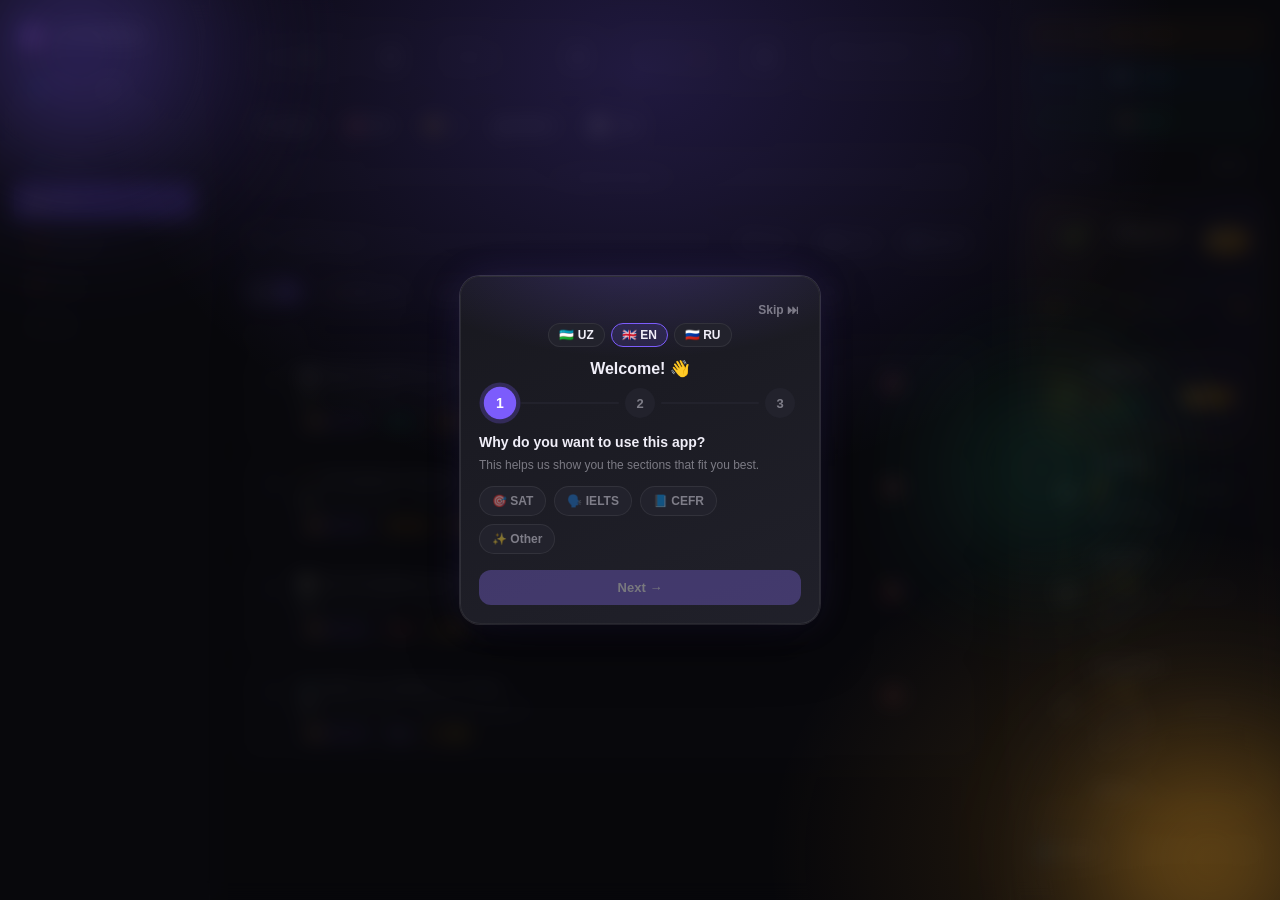
==== commit 53198f1a: "Remove the Full UI Skins feature entirely, restore app's own default styling Per feedback, drop the " ====
--- a/index.html
+++ b/index.html
@@ -69,7 +69,6 @@
   <link rel="stylesheet" href="ops.css">
   <link rel="stylesheet" href="mobile.css">
   <link rel="stylesheet" href="pomo-scene.css">
-  <link rel="stylesheet" href="skins.css">
 </head>
 <body>
 
--- a/styles.css
+++ b/styles.css
@@ -198,6 +198,7 @@
   /* Note field */
   .task-note { font-size:var(--fs-sm); color:var(--text-muted); margin-top:4px; font-style:italic; overflow-wrap:break-word; word-break:break-word; }
   .task-note-collapsed { display:-webkit-box; -webkit-line-clamp:2; -webkit-box-orient:vertical; overflow:hidden; }
+  .task-note-toggle:not(.x-need) { display:none !important; }
   .task-note-toggle { font-size:var(--fs-2xs); color:var(--accent); background:none; border:none; cursor:pointer; padding:2px 0; font-family:'DM Sans',sans-serif; margin-top:2px; display:block; }
 
   /* Modal overlay */
@@ -4032,3 +4033,29 @@
 .spin-more-btn:disabled { opacity: .45; cursor: not-allowed; }
 .spin-more-btn small { color: var(--text-muted); margin-left: 4px; }
 @media (prefers-reduced-motion: reduce) { .spin-item-card.spin-won, #spin-viewport.spin-flash { animation: none; } }
+.tbn-more { display: flex; flex-wrap: wrap; gap: 6px; justify-content: center; margin-top: 10px; }
+.tbn-more button { background: none; border: 0; color: var(--text-muted); font-size: var(--fs-xs); cursor: pointer; text-decoration: underline; padding: 4px 6px; font-family: inherit; }
+.tbn-more button:hover { color: var(--text); }
+
+/* ⛶ Pomodoro to'liq ekran: ikki chet ham yopiladi, butun oyna */
+html.pomo-fs-on #pomo-modal-overlay { padding:0 !important; transform:none !important; }
+html.pomo-fs-on #pomo-modal-box.pomo-immersive {
+  position:fixed !important; inset:0 !important; width:100vw !important; height:100vh !important; height:100dvh !important;
+  max-width:none !important; max-height:none !important; margin:0 !important; border-radius:0 !important; border:0 !important;
+  transform:none !important; overflow:hidden !important; z-index:2147483000 !important;
+  display:flex !important; flex-direction:column !important;
+}
+html.pomo-fs-on #pomo-modal-box.pomo-immersive #pomo-hero { min-height:100vh !important; min-height:100dvh !important; height:100% !important; border-radius:0 !important; flex:1 1 auto; justify-content:center !important; display:flex !important; flex-direction:column !important; }
+html.pomo-fs-on body { overflow:hidden !important; }
+html.pomo-fs-on #pomo-modal-box.pomo-immersive #pomo-hero-clock { align-self:center; }
+/* To'liq ekranda topbar doim tepada qolishi kerak */
+html.pomo-fs-on #pomo-modal-box.pomo-immersive #pomo-hero-topbar {
+  position:absolute !important;
+  top:max(18px, env(safe-area-inset-top)) !important;
+  left:20px !important;
+  right:20px !important;
+  margin-bottom:0 !important;
+  z-index:10 !important;
+  justify-content:space-between !important;
+}
+html.pomo-fs-on #pomo-modal-box.pomo-immersive #pomo-hero { padding:26px 28px 26px 28px; box-sizing:border-box; }
--- a/extras.css
+++ b/extras.css
@@ -1812,3 +1812,45 @@
 .md-chip.past { opacity: .55; text-decoration: line-through; }
 .md-chip button { width: 20px; height: 20px; border-radius: 50%; border: 0; background: rgba(255,255,255,.08); color: var(--text-muted); font-size: 10px; cursor: pointer; padding: 0; }
 .md-empty { font-size: var(--fs-xs); color: var(--text-dim); }
+.x-ci-day { margin: -8px 0 14px; font-size: var(--fs-xs); color: var(--text-muted); text-transform: capitalize; }
+.x-ci-note-in { width: 100%; box-sizing: border-box; margin-top: 8px; padding: 9px 11px; border-radius: 12px; border: 1px solid var(--border); background: var(--surface2); color: var(--text); font: inherit; font-size: var(--fs-sm); resize: vertical; }
+
+/* 📥 Inbox v3 */
+.ib3 { display: flex; flex-direction: column; gap: 10px; }
+.ib3-head { display: flex; align-items: center; gap: 10px; }
+.ib3-head b { display: block; font-family: Syne, sans-serif; font-size: var(--fs-lg); }
+.ib3-head small { color: var(--text-muted); font-size: var(--fs-xs); }
+.ib3-back { width: 36px; height: 36px; flex-shrink: 0; border-radius: 50%; border: 1px solid var(--border); background: var(--surface2); color: var(--text); font-size: 18px; cursor: pointer; }
+.ib3-bar { display: flex; gap: 6px; }
+.ib3-bar input { min-width: 0; padding: 10px 12px; border-radius: var(--radius-md); border: 1px solid var(--border); background: var(--surface); color: var(--text); font: inherit; font-size: var(--fs-sm); }
+.ib3-q { flex: 1 1 35%; }
+.ib3-add { flex: 1 1 65%; display: flex; }
+.ib3-add input { flex: 1; }
+.ib3-full { width: 42px; flex-shrink: 0; border-radius: var(--radius-md); border: 1px solid var(--border); background: var(--surface2); cursor: pointer; }
+.ib3-tabs { display: flex; gap: 6px; overflow-x: auto; scrollbar-width: none; }
+.ib3-tabs button { flex-shrink: 0; padding: 7px 12px; border-radius: 999px; border: 1px solid var(--border); background: var(--surface2); color: var(--text-muted); font-size: var(--fs-xs); font-weight: 600; cursor: pointer; }
+.ib3-tabs button.on { background: var(--accent); border-color: var(--accent); color: #fff; }
+.ib3-tabs i { font-style: normal; opacity: .75; margin-left: 2px; }
+.ib3-list { display: flex; flex-direction: column; gap: 8px; }
+.ib3-row { display: flex; flex-wrap: wrap; align-items: center; gap: 10px; padding: 10px 12px; border-radius: var(--radius-md); border: 1px solid var(--border); background: var(--surface); }
+.ib3-row.today { border-left: 3px solid var(--accent); }
+.ib3-row.done .ib3-main b { text-decoration: line-through; opacity: .6; }
+.ib3-row.frozen { opacity: .75; }
+.ib3-chk { width: 26px; height: 26px; flex-shrink: 0; border-radius: 50%; border: 2px solid var(--border-hover); background: transparent; color: #fff; font-weight: 800; cursor: pointer; display: grid; place-items: center; }
+.ib3-chk.on { background: var(--green); border-color: var(--green); }
+.ib3-chk.off { border-style: dashed; color: var(--text-dim); cursor: default; }
+.ib3-main { flex: 1; min-width: 0; cursor: pointer; }
+.ib3-main b { display: block; font-size: var(--fs-sm); color: var(--text); overflow: hidden; text-overflow: ellipsis; white-space: nowrap; }
+.ib3-main small { display: block; font-size: var(--fs-2xs); color: var(--text-muted); margin-top: 2px; line-height: 1.4; }
+.ib3-today { font-style: normal; font-size: var(--fs-3xs); color: var(--accent); border: 1px solid var(--accent); border-radius: 999px; padding: 0 6px; margin-left: 4px; vertical-align: 1px; }
+.ib3-cats { display: flex; gap: 4px; margin-top: 4px; flex-wrap: wrap; }
+.ib3-cat { font-size: var(--fs-3xs); padding: 1px 7px; border-radius: 999px; background: var(--surface2); border: 1px solid var(--border); color: var(--text-muted); }
+.ib3-acts { display: flex; gap: 4px; flex-shrink: 0; }
+.ib3-acts button { width: 32px; height: 32px; border-radius: 10px; border: 1px solid var(--border); background: var(--surface2); cursor: pointer; font-size: 14px; }
+.ib3-acts button.del:hover { border-color: var(--red); }
+.ib3-move { flex-basis: 100%; display: flex; flex-wrap: wrap; gap: 6px; padding-top: 8px; border-top: 1px dashed var(--border); font-size: var(--fs-xs); color: var(--text-muted); }
+.ib3-move button { padding: 6px 10px; border-radius: 999px; border: 1px solid var(--border); background: var(--surface2); color: var(--text); font-size: var(--fs-xs); cursor: pointer; }
+.ib3-move button.ok { background: var(--accent); border-color: var(--accent); color: #fff; }
+.ib3-date { padding: 5px 8px; border-radius: 10px; border: 1px solid var(--border); background: var(--surface2); color: var(--text); }
+.ib3-empty { padding: 24px; text-align: center; color: var(--text-dim); border: 1px dashed var(--border); border-radius: var(--radius-md); }
+@media (max-width: 520px) { .ib3-bar { flex-wrap: wrap; } .ib3-q { flex-basis: 100%; } }
--- a/account.css
+++ b/account.css
@@ -65,3 +65,5 @@
 .acc-lock-ic { font-size: 44px; }
 .acc-lock-box .acc-pin { width: 100%; padding: 12px; border-radius: 12px; border: 1px solid var(--border); background: var(--surface2); color: var(--text); margin: 6px 0; box-sizing: border-box; }
 .acc-lock-box .x-btn { width: 100%; }
+/* 🖱 Kompyuterda (sichqoncha): bo'limlar bir necha qatorga sig'adi — gorizontal surish shart emas */
+@media (hover: hover) and (pointer: fine) { .acc-tabs { flex-wrap: wrap; overflow-x: visible; } }
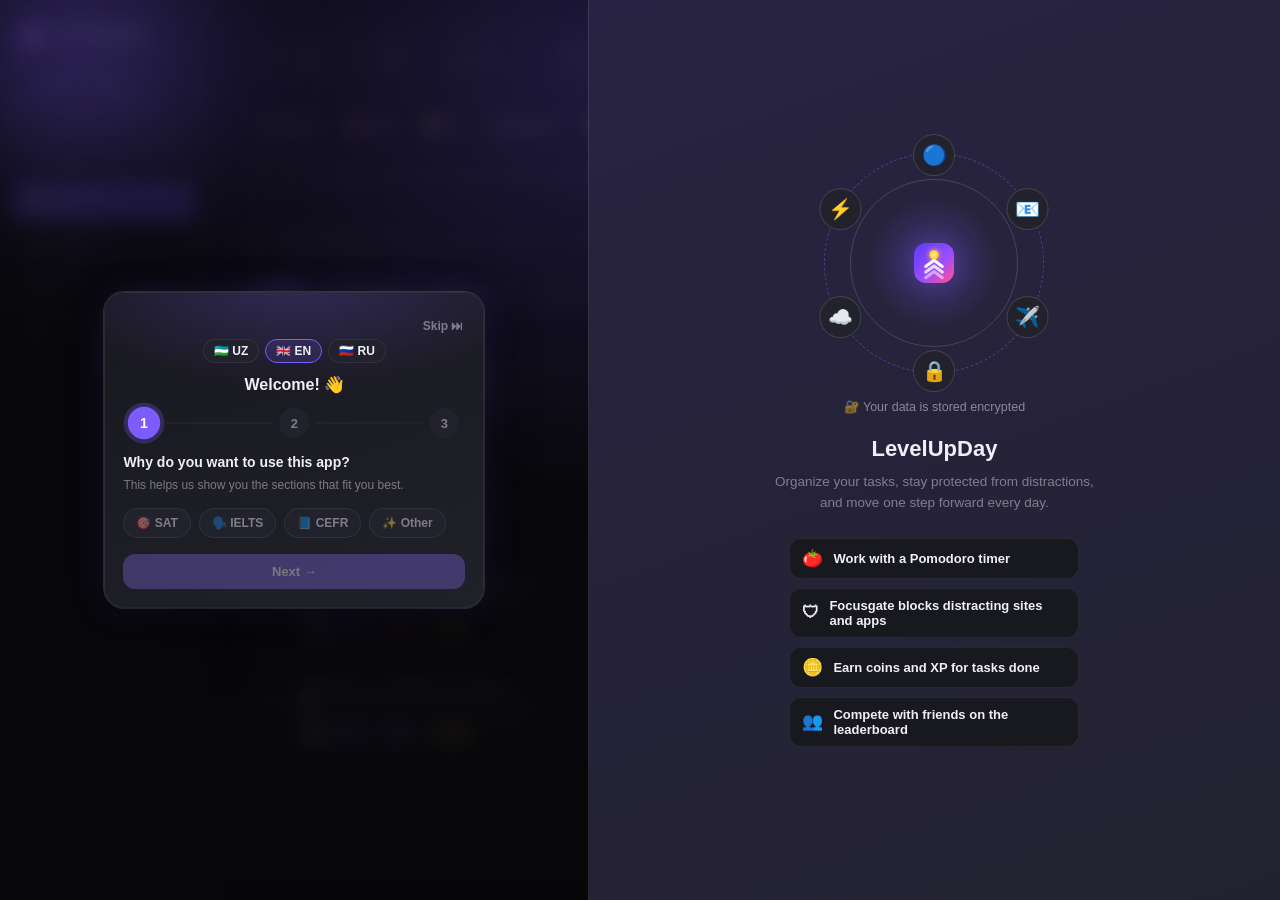
==== commit 39a1a735: "Remove Personal Check's dead PIN-lock buttons; fix false "PIN already set" PIN protection for Person" ====
--- a/index.html
+++ b/index.html
@@ -1688,10 +1688,6 @@
           <div class="pc-title" data-i18n="sec_page_title">🔐 Shaxsiy nazorat</div>
           <div class="pc-sub" data-i18n="sec_page_subtitle">Shaxsiy odat kuzatuvi</div>
         </div>
-        <div class="pc-head-btns">
-          <button class="pc-icon" onclick="openChangePinModal()" title="PIN">🔑</button>
-          <button class="pc-icon" onclick="lockSecret()" title="Lock">🔒</button>
-        </div>
       </div>
       <div id="secret-streak-badge" style="display:none"></div>
       <span id="sec-stat-streak" style="display:none"></span>
--- a/styles.css
+++ b/styles.css
@@ -2104,6 +2104,10 @@
      Blob'lar sekin suzib yuradi (float animatsiya), modal oynasi esa
      nozik gradient + porlash bilan chiziladi. */
   .ws-overlay {
+    display: flex;
+    align-items: center;
+    justify-content: center;
+    padding: 20px;
     background: radial-gradient(ellipse 900px 700px at 50% 8%, rgba(124,92,252,0.22) 0%, transparent 60%),
                 radial-gradient(ellipse 700px 600px at 90% 95%, rgba(245,166,35,0.14) 0%, transparent 55%),
                 rgba(6,6,10,0.86);
@@ -2111,6 +2115,13 @@
     -webkit-backdrop-filter: blur(10px) saturate(1.15);
     animation: wsOverlayFadeIn 0.35s ease;
     overflow: hidden;
+  }
+  /* Birinchi marta kirish ekrani (showWelcomeSurvey): butun ekranni egallaydi —
+     keng ekranda chetlarda bo'sh joy qolmasin (quyida .ws-split to'liq kenglik/balandlik oladi) */
+  .ws-overlay.ws-overlay-full {
+    padding: 0;
+    align-items: stretch;
+    justify-content: stretch;
   }
   @keyframes wsOverlayFadeIn { from { opacity: 0; } to { opacity: 1; } }
   .ws-blob {
@@ -2146,6 +2157,15 @@
     50% { transform: translate(-25px,-20px) scale(1.1); }
   }
   .ws-box {
+    position: relative;
+    border: 1px solid var(--border);
+    border-radius: var(--radius-xl);
+    padding: 22px 18px 18px;
+    width: 100%;
+    max-width: 360px;
+    max-height: 90vh;
+    overflow-y: auto;
+    z-index: 1;
     background: linear-gradient(160deg, var(--surface) 0%, var(--surface2) 120%);
     box-shadow: 0 24px 60px -12px rgba(0,0,0,0.55), 0 0 0 1px var(--border-hover), 0 0 40px -10px var(--accent-glow);
     animation: wsBoxPop 0.4s cubic-bezier(0.16,1,0.3,1);
@@ -2167,6 +2187,88 @@
     background: radial-gradient(ellipse 900px 700px at 50% 8%, rgba(124,92,252,0.16) 0%, transparent 60%),
                 radial-gradient(ellipse 700px 600px at 90% 95%, rgba(212,136,6,0.12) 0%, transparent 55%),
                 rgba(20,18,35,0.5);
+  }
+
+  /* ============ 🎬 Birinchi marta kirish — chap/o'ng joylashuv ============
+     Butun ekranni egallaydi (chetlarda bo'sh joy qolmasligi uchun): chap yarmida
+     savol-javob karta (.ws-box) ekranning o'rtasida (orqadagi "blob" fon ko'rinib
+     turadi), o'ng yarmida esa chetdan-chetgacha cho'zilgan brend/vizual panel —
+     ikonka/emoji + sarlavha + qisqa imkoniyatlar ro'yxati, HAR BIR qadam/tanlovdan
+     keyin (wsVisualHtml) yangilanadi, bir xilligicha qolib ketmaydi. Tor ekranda
+     (<860px) o'ng panel butunlay yashiriladi — mobil ko'rinish avvalgidek bitta
+     markazdagi karta bo'lib qoladi. */
+  .ws-split {
+    display: flex;
+    align-items: stretch;
+    width: 100%;
+    height: 100%;
+  }
+  .ws-left {
+    flex: 1 1 46%;
+    min-width: 0;
+    display: flex;
+    align-items: center;
+    justify-content: center;
+    padding: 40px;
+    position: relative;
+    z-index: 1;
+  }
+  .ws-split .ws-box {
+    flex: none;
+    width: 100%;
+    max-width: 380px;
+    border-radius: var(--radius-xl);
+    display: flex;
+    flex-direction: column;
+  }
+  /* Tepada til/Skip qatorlari joyida qoladi; qadam mazmuni (savol/forma) qolgan bo'sh joyda markazlashadi */
+  .ws-split .ws-box > #ws-body {
+    flex: 1;
+    display: flex;
+    flex-direction: column;
+    justify-content: center;
+  }
+  .ws-visual {
+    flex: 1 1 54%;
+    min-width: 0;
+    height: 100%;
+    display: flex;
+    flex-direction: column;
+    align-items: center;
+    justify-content: center;
+    text-align: center;
+    padding: 40px 48px;
+    position: relative;
+    overflow: hidden;
+    background: linear-gradient(160deg, color-mix(in srgb, var(--accent) 16%, var(--surface)) 0%, var(--surface2) 120%);
+    box-shadow: -1px 0 0 0 var(--border-hover);
+  }
+  .ws-visual-badge {
+    font-size: 56px;
+    line-height: 1;
+    margin-bottom: 20px;
+    filter: drop-shadow(0 6px 18px var(--accent-glow));
+    animation: wsBoxPop 0.4s cubic-bezier(0.16,1,0.3,1);
+  }
+  .ws-visual .lub-orb { width: 220px; height: 220px; margin: 0 auto 26px; }
+  .ws-visual .lub-orb-it { width: 42px; height: 42px; margin: -21px 0 0 -21px; transform: rotate(var(--a)) translateY(-108px) rotate(calc(-1 * var(--a))); }
+  .ws-visual .lub-orb-it i { font-size: 20px; }
+  .ws-visual .lub-orb-cap { font-size: 12.5px; margin-bottom: 22px; }
+  .ws-visual-title { font-family: Syne, sans-serif; font-size: 22px; font-weight: 700; color: var(--text); margin: 0 0 10px; animation: wsBoxPop 0.35s cubic-bezier(0.16,1,0.3,1); }
+  .ws-visual-sub { font-size: 13.5px; color: var(--text-muted); max-width: 320px; margin: 0 0 24px; line-height: 1.55; }
+  .ws-visual-feats { display: flex; flex-direction: column; gap: 9px; text-align: left; width: 100%; max-width: 290px; }
+  .ws-visual-feat { display: flex; align-items: center; gap: 10px; font-size: 13px; font-weight: 600; color: var(--text); background: var(--surface); border: 1px solid var(--border); border-radius: var(--radius-md); padding: 9px 12px; }
+  .ws-visual-feat span { font-size: 17px; flex: none; }
+  @media (max-width: 860px) {
+    .ws-overlay.ws-overlay-full { padding: 20px; align-items: center; justify-content: center; }
+    .ws-split { display: block; width: auto; height: auto; max-width: 400px; }
+    .ws-left { padding: 0; }
+    .ws-split .ws-box { max-width: 100%; border-radius: var(--radius-xl); }
+    .ws-visual { display: none; }
+  }
+  @media (min-width: 861px) {
+    /* O'ng panel (.ws-visual) allaqachon o'sha orbitani ko'rsatadi — ikki marta chiqmasin */
+    .ws-split .ws-step-orbit { display: none; }
   }
 
   /* ===== ACCESSIBILITY: keyboard focus ring =====
--- a/blocker.css
+++ b/blocker.css
@@ -166,6 +166,13 @@
 .fg-opt { display: flex; align-items: center; justify-content: space-between; gap: 12px; padding: 12px 0; border-top: 1px solid var(--border); font-size: 14px; color: var(--text); }
 
 /* ---------- Sozlamalar ---------- */
+/* Har bir sozlama guruhi — yopiq/ochiq akkordeon: bir vaqtda ko'z oldida ozroq narsa bo'lsin */
+.fg-set-acc { border: 1px solid var(--border); }
+.fg-set-acc .fg-acc-h { padding: 14px 16px; }
+.fg-set-acc .fg-acc-h b { font-size: 14.5px; }
+.fg-set-acc .fg-acc-h small { font-weight: 400; color: var(--text-muted); margin-left: 2px; }
+.fg-set-acc .fg-acc-b { padding: 0 10px 10px; }
+.fg-set-acc + .fg-set-acc { margin-top: 10px; }
 .fg-set { padding: 4px 16px; }
 .fg-set .fg-opt:first-child { border-top: 0; }
 .fg-set-ic { flex: none; width: 34px; height: 34px; border-radius: 10px; display: grid; place-items: center; background: var(--surface2); font-size: 16px; }
@@ -845,7 +852,6 @@
 .fg-badges span { display: flex; flex-direction: column; align-items: center; gap: 4px; text-align: center; padding: 10px 6px; border-radius: 12px; border: 1px solid var(--border); opacity: .4; filter: grayscale(1); }
 .fg-badges span.on { opacity: 1; filter: none; border-color: color-mix(in srgb, #f59e0b 50%, var(--border)); }
 .fg-badges i { font-style: normal; font-size: 26px; } .fg-badges small { font-size: 11px; line-height: 1.2; }
-.fg-sec { margin-bottom: 6px; }
 .fg-qt { display: inline-flex; gap: 6px; flex: none; } .fg-qt .fg-in { width: 96px; padding: 6px 8px; }
 .fg-diag .fg-opt { padding: 6px 0; }
 
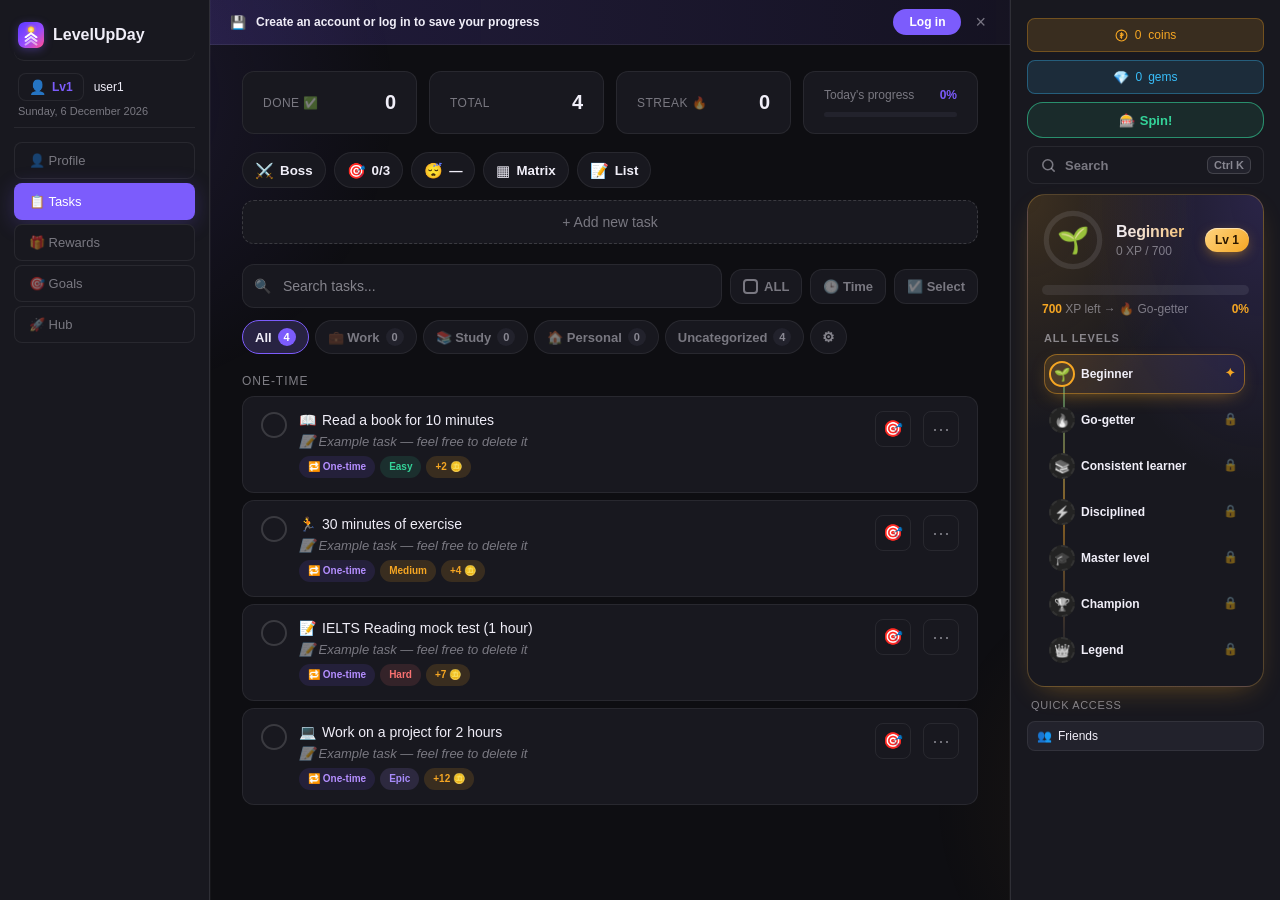
==== commit 85cbcc98: "Frictionless guest onboarding + unified login/register screen New users now land straight in guest m" ====
--- a/index.html
+++ b/index.html
@@ -73,6 +73,12 @@
 <body>
 
 
+<div id="guest-save-banner" class="guest-save-banner" style="display:none">
+  <span class="guest-save-banner-icon">💾</span>
+  <span class="guest-save-banner-text" data-i18n="guest_banner_text">Create an account or log in to save your progress</span>
+  <button type="button" class="guest-save-banner-login-btn" onclick="showWelcomeSurvey()" data-i18n="guest_banner_login_btn">Log in</button>
+  <button type="button" class="guest-save-banner-close" onclick="dismissGuestBanner()" aria-label="Close">&times;</button>
+</div>
 <div class="wrapper">
   <div class="header">
     <div class="header-left">
@@ -405,21 +411,51 @@
     <!-- Calendar (ko'p foydalaniladigan bo'lim, shuning uchun tepada) -->
     <div id="calendar-section" style="background:var(--surface);border:1px solid var(--border);border-radius:var(--radius-lg);padding:16px 18px;margin-bottom:12px">
       <div style="font-size:var(--fs-xs);color:var(--text-muted);letter-spacing:0.05em;text-transform:uppercase;margin-bottom:14px" data-i18n="calendar_title">📅 Kalendar</div>
-      <!-- Month nav -->
-      <div style="display:flex;align-items:center;justify-content:space-between;margin-bottom:12px;gap:6px">
-        <button onclick="calPrevMonth()" style="width:32px;height:32px;border-radius:50%;border:1px solid var(--border);background:var(--surface2);color:var(--text);font-size:var(--fs-md);cursor:pointer;display:flex;align-items:center;justify-content:center;flex-shrink:0">‹</button>
-        <div style="display:flex;flex-direction:column;align-items:center;gap:1px;flex:1;min-width:0">
-          <div id="cal-month-label" onclick="openCalMonthYearModal()" role="button" tabindex="0" onkeydown="if(event.key==='Enter'||event.key===' '){event.preventDefault();openCalMonthYearModal();}" style="font-family:Syne,sans-serif;font-size:var(--fs-base);font-weight:700;color:var(--text);cursor:pointer;padding:2px 8px;border-radius:var(--radius-sm)"></div>
-          <button type="button" id="cal-today-btn" onclick="calGoToday()" data-i18n="cal_today_btn" style="font-size:var(--fs-3xs);color:var(--accent);background:none;border:none;cursor:pointer;padding:0;line-height:1.4">Bugun</button>
-        </div>
-        <button onclick="calNextMonth()" style="width:32px;height:32px;border-radius:50%;border:1px solid var(--border);background:var(--surface2);color:var(--text);font-size:var(--fs-md);cursor:pointer;display:flex;align-items:center;justify-content:center;flex-shrink:0">›</button>
-      </div>
-      <!-- Oy uchun umumiy statistika xulosasi -->
-      <div id="cal-month-summary" style="display:none;font-size:var(--fs-2xs);color:var(--text-muted);background:var(--surface2);border-radius:var(--radius-sm);padding:8px 10px;margin-bottom:12px;text-align:center;font-weight:600"></div>
-      <!-- Day headers — endi tilga qarab dinamik to'ldiriladi, qarang: renderCalDayHeaders() -->
-      <div id="cal-day-headers" style="display:grid;grid-template-columns:repeat(7,1fr);gap:3px;margin-bottom:3px"></div>
-      <!-- Calendar grid -->
-      <div id="cal-grid" style="display:grid;grid-template-columns:repeat(7,1fr);gap:3px;margin-bottom:14px;max-width:100%"></div>
+      <!-- Oy/Yil ko'rinishini almashtirish va sana oralig'ini tanlash — renderCalRangeToggle()/renderCalViewToggle()
+           (har doim ko'rinadi, ikkala ko'rinishda ham) -->
+      <div style="display:flex;justify-content:flex-end;gap:6px;margin-bottom:10px">
+        <button type="button" id="cal-export-btn" onclick="calExportMonthImage()" title="" style="font-size:var(--fs-2xs);font-weight:600;color:var(--text-muted);background:none;border:1px solid var(--border);border-radius:var(--radius-full);padding:4px 10px;cursor:pointer">📤</button>
+        <button type="button" id="cal-view-toggle-btn" onclick="calToggleYearView()" style="font-size:var(--fs-2xs);font-weight:600;color:var(--text-muted);background:none;border:1px solid var(--border);border-radius:var(--radius-full);padding:4px 10px;cursor:pointer"></button>
+        <button type="button" id="cal-range-toggle-btn" onclick="calToggleRangeMode()" style="font-size:var(--fs-2xs);font-weight:600;color:var(--text-muted);background:none;border:1px solid var(--border);border-radius:var(--radius-full);padding:4px 10px;cursor:pointer"></button>
+      </div>
+      <!-- Bo'lim (kategoriya) bo'yicha filtr — renderCalCatFilter() (har doim ko'rinadi) -->
+      <div id="cal-cat-filter" style="display:none;gap:6px;flex-wrap:wrap;margin-bottom:12px"></div>
+      <!-- Faqat OYLIK ko'rinishga xos hamma narsa shu wrapper ichida — renderCalYearView()
+           yillik rejimda butun wrapperni bitta joyda yashiradi (ichidagi elementlarning
+           o'z CSS qoidalari bilan to'qnashmasligi uchun, masalan .calx-sum'dagi !important) -->
+      <div id="cal-month-view-wrap">
+        <!-- O'tkazib yuborilgan kunlar haqida eslatma (renderCalMissedBanner) -->
+        <div id="cal-missed-banner" onclick="calMissedBannerClick()" style="display:none;cursor:pointer;font-size:var(--fs-2xs);font-weight:600;color:#F5A623;background:rgba(245,166,35,0.12);border:1px solid rgba(245,166,35,0.3);border-radius:var(--radius-sm);padding:9px 12px;margin-bottom:12px"></div>
+        <!-- Month nav -->
+        <div id="cal-month-nav-row" style="display:flex;align-items:center;justify-content:space-between;margin-bottom:12px;gap:6px">
+          <button onclick="calPrevMonth()" style="width:32px;height:32px;border-radius:50%;border:1px solid var(--border);background:var(--surface2);color:var(--text);font-size:var(--fs-md);cursor:pointer;display:flex;align-items:center;justify-content:center;flex-shrink:0">‹</button>
+          <div style="display:flex;flex-direction:column;align-items:center;gap:1px;flex:1;min-width:0">
+            <div id="cal-month-label" onclick="openCalMonthYearModal()" role="button" tabindex="0" onkeydown="if(event.key==='Enter'||event.key===' '){event.preventDefault();openCalMonthYearModal();}" style="font-family:Syne,sans-serif;font-size:var(--fs-base);font-weight:700;color:var(--text);cursor:pointer;padding:2px 8px;border-radius:var(--radius-sm)"></div>
+            <button type="button" id="cal-today-btn" onclick="calGoToday()" data-i18n="cal_today_btn" style="font-size:var(--fs-3xs);color:var(--accent);background:none;border:none;cursor:pointer;padding:0;line-height:1.4">Bugun</button>
+          </div>
+          <button onclick="calNextMonth()" style="width:32px;height:32px;border-radius:50%;border:1px solid var(--border);background:var(--surface2);color:var(--text);font-size:var(--fs-md);cursor:pointer;display:flex;align-items:center;justify-content:center;flex-shrink:0">›</button>
+        </div>
+        <!-- Tanlangan oraliq uchun umumiy statistika (calRangeDayClick) -->
+        <div id="cal-range-summary" style="display:none;font-size:var(--fs-2xs);color:var(--text-muted);background:var(--surface2);border:1px solid var(--accent);border-radius:var(--radius-sm);padding:9px 12px;margin-bottom:12px"></div>
+        <!-- Oy uchun umumiy statistika xulosasi -->
+        <div id="cal-month-summary" style="display:none;font-size:var(--fs-2xs);color:var(--text-muted);background:var(--surface2);border-radius:var(--radius-sm);padding:8px 10px;margin-bottom:12px;text-align:center;font-weight:600"></div>
+        <!-- O'tgan oyga nisbatan taqqoslash (renderCalMonthTrend) -->
+        <div id="cal-month-trend" style="display:none;font-size:var(--fs-2xs);color:var(--text-muted);text-align:center;margin:-6px 0 12px;font-weight:600"></div>
+        <!-- Day headers — endi tilga qarab dinamik to'ldiriladi, qarang: renderCalDayHeaders() -->
+        <div id="cal-day-headers" style="display:grid;grid-template-columns:repeat(7,1fr);gap:3px;margin-bottom:3px"></div>
+        <!-- Calendar grid -->
+        <div id="cal-grid" style="display:grid;grid-template-columns:repeat(7,1fr);gap:3px;margin-bottom:14px;max-width:100%"></div>
+      </div>
+      <!-- Yillik heatmap ko'rinishi (GitHub-uslubidagi) — renderCalYearView() -->
+      <div id="cal-year-section" style="display:none;margin-bottom:14px">
+        <div style="display:flex;align-items:center;justify-content:space-between;margin-bottom:10px;gap:6px">
+          <button onclick="calPrevYear()" style="width:32px;height:32px;border-radius:50%;border:1px solid var(--border);background:var(--surface2);color:var(--text);font-size:var(--fs-md);cursor:pointer;display:flex;align-items:center;justify-content:center;flex-shrink:0">‹</button>
+          <div id="cal-year-label" style="font-family:Syne,sans-serif;font-size:var(--fs-base);font-weight:700;color:var(--text)"></div>
+          <button onclick="calNextYear()" style="width:32px;height:32px;border-radius:50%;border:1px solid var(--border);background:var(--surface2);color:var(--text);font-size:var(--fs-md);cursor:pointer;display:flex;align-items:center;justify-content:center;flex-shrink:0">›</button>
+        </div>
+        <div id="cal-year-summary" style="display:none;font-size:var(--fs-2xs);color:var(--text-muted);background:var(--surface2);border-radius:var(--radius-sm);padding:8px 10px;margin-bottom:12px;text-align:center;font-weight:600"></div>
+        <div id="cal-year-heatmap" style="overflow-x:auto;padding-bottom:6px"></div>
+      </div>
       <!-- Legend -->
       <div style="display:flex;gap:10px;flex-wrap:wrap;margin-bottom:14px">
         <span style="font-size:var(--fs-2xs);color:var(--text-muted);display:flex;align-items:center;gap:4px"><span style="width:10px;height:10px;border-radius:var(--radius-2xs);background:#34D399;display:inline-block"></span><span data-i18n="cal_legend_all">Hammasi</span></span>
@@ -438,6 +474,8 @@
           </div>
         </div>
         <div id="cal-detail-body" style="display:none;padding-bottom:10px">
+          <!-- Shu kundagi barcha tasklarni birdan belgilash — renderDayDetailContent() -->
+          <div id="cal-detail-bulk" style="display:none;gap:8px;margin-bottom:8px"></div>
           <div id="cal-detail-list" style="display:flex;flex-direction:column;gap:6px"></div>
         </div>
       </div>
--- a/styles.css
+++ b/styles.css
@@ -3399,12 +3399,21 @@
 .calx-day.empty { background: var(--surface2); border-color: transparent; opacity: .55; }
 .calx-day.today { box-shadow: 0 0 0 2px var(--accent); }
 .calx-day.perfect { background: color-mix(in srgb, var(--cc) 30%, var(--surface2)); }
+.calx-day.in-range { box-shadow: 0 0 0 2px var(--accent); background: color-mix(in srgb, var(--accent) 22%, var(--surface2)); }
+
+/* 📆 Yillik heatmap (GitHub-uslubidagi) — renderCalYearView() */
+.caly-mrow { display: grid; grid-auto-flow: column; grid-template-rows: 12px; gap: 2px; margin-bottom: 3px; width: max-content; }
+.caly-mlabel { font-size: 9px; color: var(--text-dim); line-height: 12px; white-space: nowrap; }
+.caly-grid { display: grid; grid-auto-flow: column; grid-template-rows: repeat(7, 10px); gap: 2px; width: max-content; }
+.caly-cell { width: 10px; height: 10px; border-radius: 2px; cursor: pointer; }
+.caly-cell.caly-empty { background: transparent !important; cursor: default; }
+.caly-cell:hover:not(.caly-empty) { outline: 1.5px solid var(--text); outline-offset: 1px; }
 .calx-num { font-size: var(--fs-xs); font-weight: 700; color: var(--text); line-height: 1; }
 .calx-day.future .calx-num, .calx-day.empty .calx-num { color: var(--text-dim); font-weight: 500; }
 .calx-coin { font-size: 8.5px; line-height: 1; font-weight: 700; color: var(--green, #34D399); }
 .calx-coin.neg { color: var(--red, #F87171); }
 .calx-bar { position: absolute; left: 0; bottom: 0; height: 3px; background: var(--cc); border-radius: 0 3px 0 0; }
-.calx-mood { position: absolute; top: 1px; right: 2px; font-size: 10px; line-height: 1; }
+.calx-mood { position: absolute; top: 1px; right: 2px; font-size: 12px; line-height: 1; filter: drop-shadow(0 1px 1px rgba(0,0,0,0.5)); }
 .calx-sum { display: grid !important; grid-template-columns: repeat(3, 1fr); gap: 6px; background: none !important; padding: 0 !important; }
 .calx-sum > div { background: var(--surface2); border-radius: 12px; padding: 8px 4px; text-align: center; }
 .calx-sum b { display: block; font-family: Syne, sans-serif; font-size: var(--fs-base); color: var(--text); }
@@ -3744,6 +3753,7 @@
 /* ===== 🏆 LEVEL PANEL (lvp) ===== */
 #level-panel.lvp {
   position: relative; overflow: hidden; padding: 14px; border-radius: 18px;
+  container-type: inline-size; container-name: lvp;
   background:
     radial-gradient(120% 80% at 0% 0%, color-mix(in srgb, var(--gold) 16%, transparent), transparent 60%),
     radial-gradient(120% 90% at 100% 0%, color-mix(in srgb, var(--accent) 18%, transparent), transparent 65%),
@@ -3822,6 +3832,20 @@
 .lvp-need { flex: 0 0 auto; font-size: 10.5px; font-weight: 700; color: var(--text-muted); white-space: nowrap; }
 html.layout-desktop #ds-aside #level-panel.lvp { padding: 14px !important; border-radius: 18px !important; }
 html.layout-desktop #ds-aside .lvp-path { max-height: none; overflow: visible; }
+
+/* 📏 Tor konteyner (masalan o'ng panel #ds-aside-resizer bilan torайтirilganda): "Barcha
+   darajalar" ro'yxatidagi qo'shimcha matnlar (XP soni, sovg'a nomi, "N XP kerak" yozuvi)
+   endi sig'maganda ustma-ust tushib "xunuk" ko'rinishga olib kelardi — shu holatda ularni
+   yashirib, faqat ikonka + nom + holat belgisi (✓/🔒/✦) qoladi, bitta qatorga sig'adi. */
+@container lvp (max-width: 230px) {
+  .lvp-step { gap: 6px; padding: 6px 4px; }
+  .lvp-node { width: 26px; height: 26px; flex: 0 0 26px; font-size: 13px; }
+  .lvp-info b { font-size: 12px; }
+  .lvp-info small, .lvp-gift, .lvp-mini { display: none !important; }
+  .lvp-you, .lvp-need { font-size: 0; padding: 0; background: none; box-shadow: none; width: 20px; height: 20px; display: grid; place-items: center; }
+  .lvp-you::before { content: '✦'; font-size: 12px; color: #F5A623; }
+  .lvp-need::before { content: '🔒'; font-size: 12px; }
+}
 @media (prefers-reduced-motion: reduce) {
   #level-panel.lvp-in, .lvp-step, .lvp-ring #lp-icon, .lvp-fill::after, .lvp-step.cur .lvp-node { animation: none !important; }
 }
@@ -4161,3 +4185,47 @@
   justify-content:space-between !important;
 }
 html.pomo-fs-on #pomo-modal-box.pomo-immersive #pomo-hero { padding:26px 28px 26px 28px; box-sizing:border-box; }
+
+/* 💾 Mehmon rejimida ko'rinadigan banner: jarayonni saqlash uchun akkaunt yaratish/kirish taklifi.
+   .wrapper'dan tashqarida — butun ekran kengligini egallaydi ("uzun chiziq"). */
+.guest-save-banner {
+  display: flex;
+  align-items: center;
+  gap: 10px;
+  width: 100%;
+  box-sizing: border-box;
+  padding: 9px 20px;
+  background: linear-gradient(90deg, rgba(124,92,252,0.18), rgba(124,92,252,0.07));
+  border-bottom: 1px solid var(--border);
+  font-family: 'DM Sans', sans-serif;
+  position: sticky;
+  top: 0;
+  z-index: 50;
+}
+.guest-save-banner-icon { font-size: var(--fs-sm); flex-shrink: 0; }
+.guest-save-banner-text { flex: 1; min-width: 0; font-size: var(--fs-xs); font-weight: 600; color: var(--text); }
+.guest-save-banner-login-btn {
+  flex-shrink: 0;
+  padding: 6px 16px;
+  border-radius: var(--radius-full);
+  border: none;
+  background: var(--accent);
+  color: #fff;
+  font-size: var(--fs-xs);
+  font-weight: 700;
+  cursor: pointer;
+  font-family: 'DM Sans', sans-serif;
+}
+.guest-save-banner-close {
+  flex-shrink: 0;
+  background: none;
+  border: none;
+  color: var(--text-muted);
+  font-size: 18px;
+  line-height: 1;
+  cursor: pointer;
+  padding: 2px 4px;
+}
+@media (max-width: 560px) {
+  .guest-save-banner-text { font-size: 11px; }
+}
